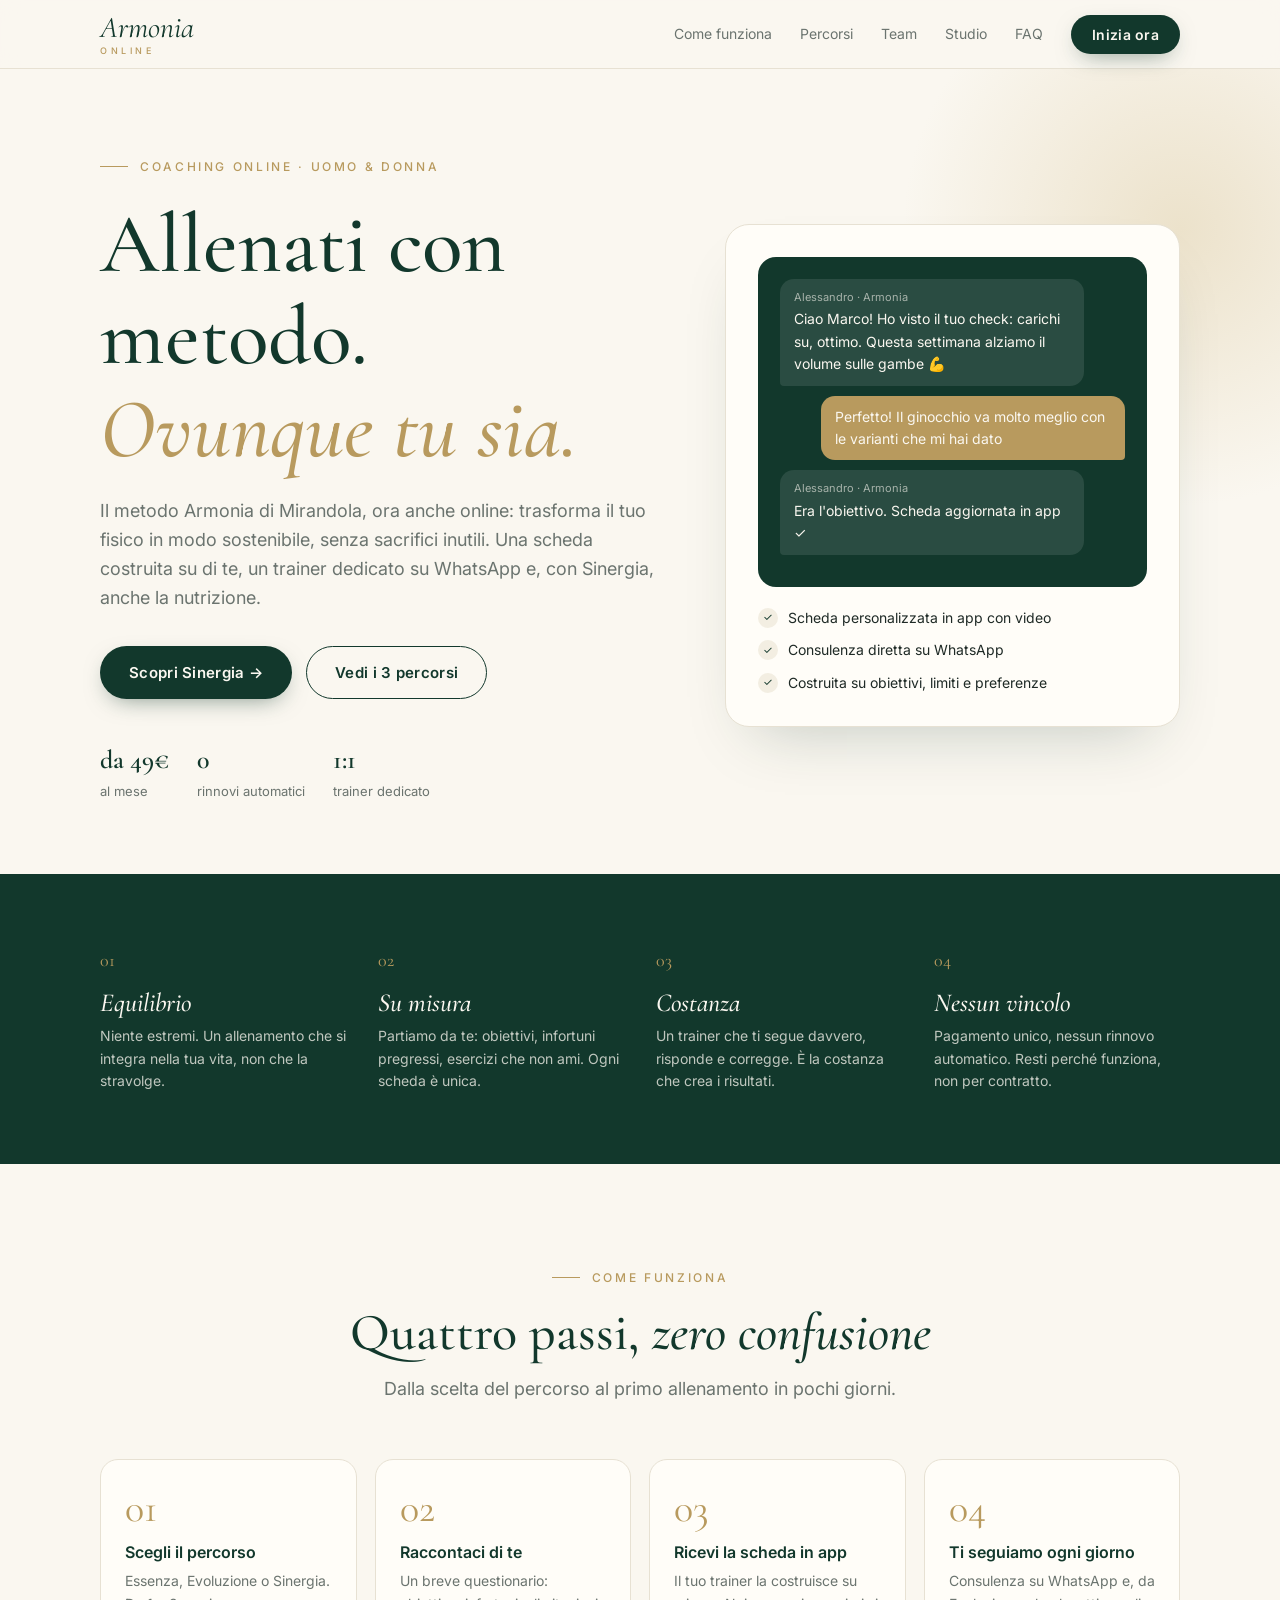
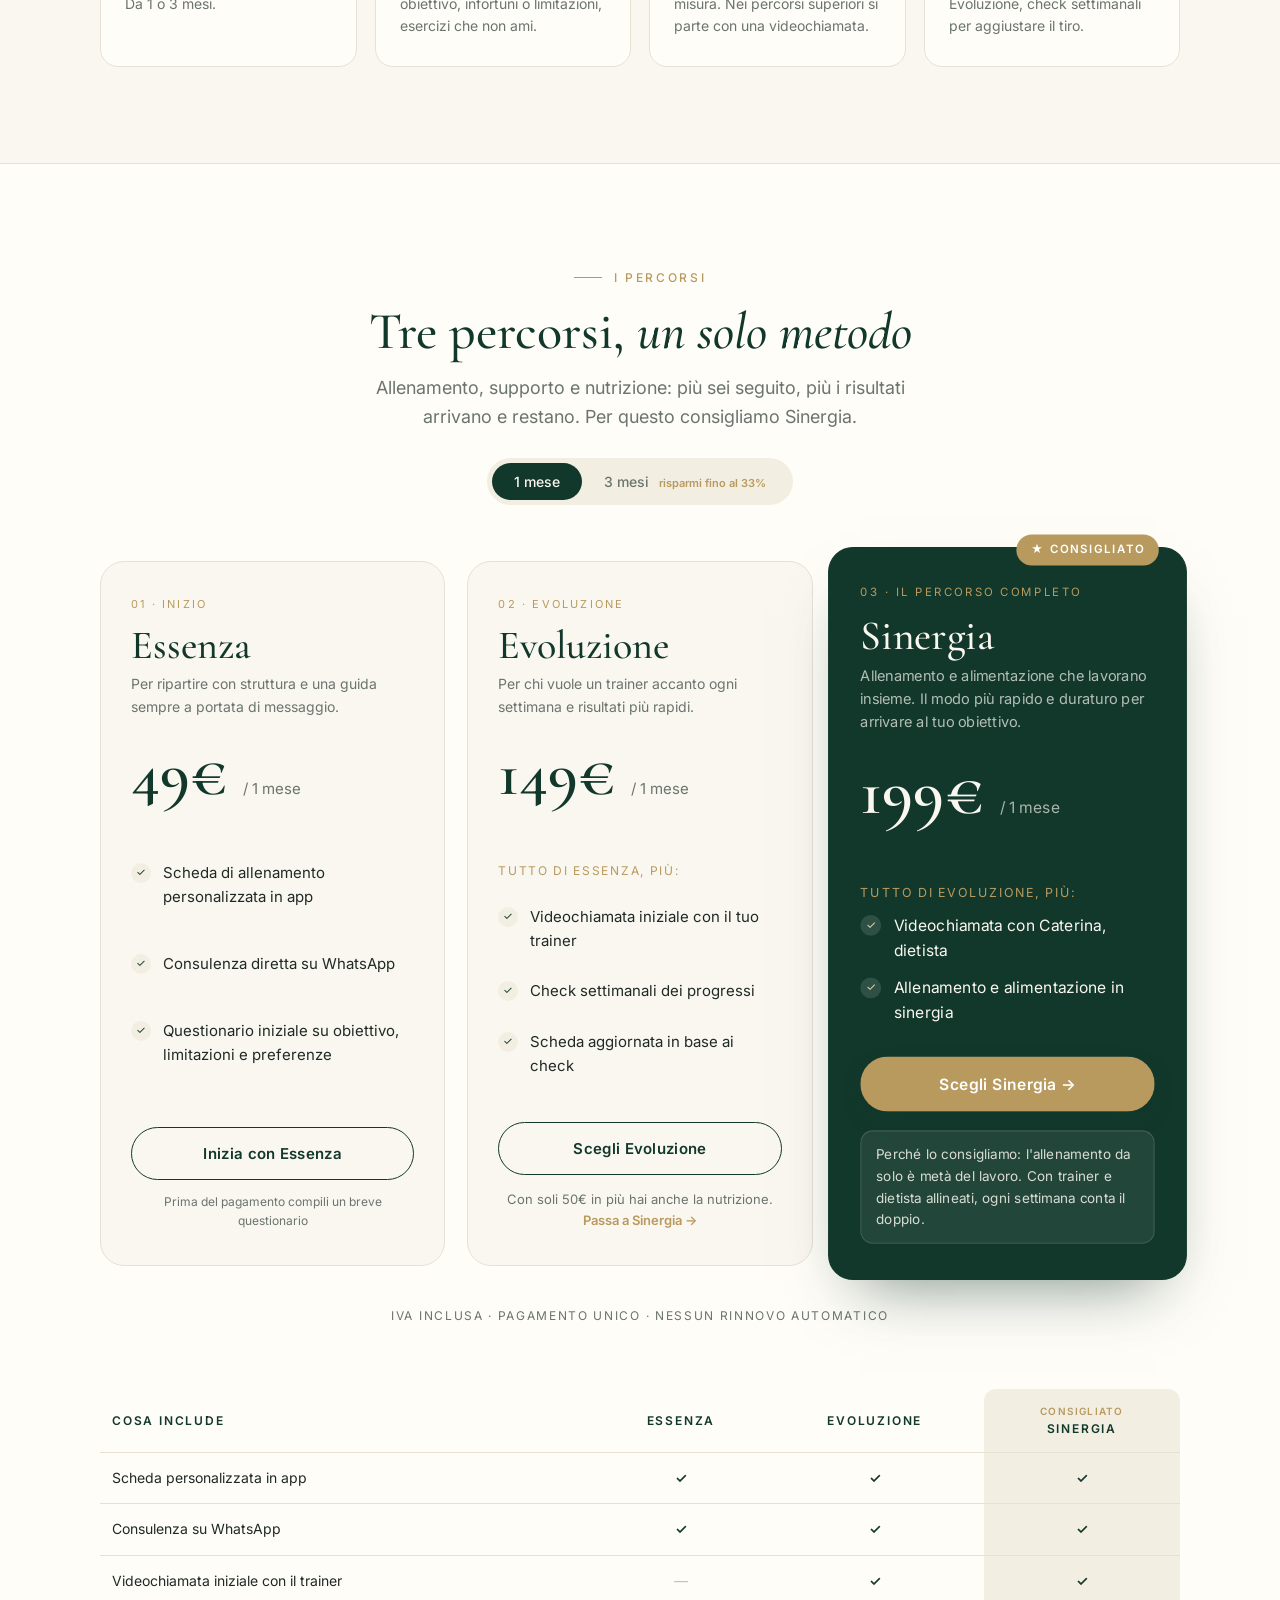
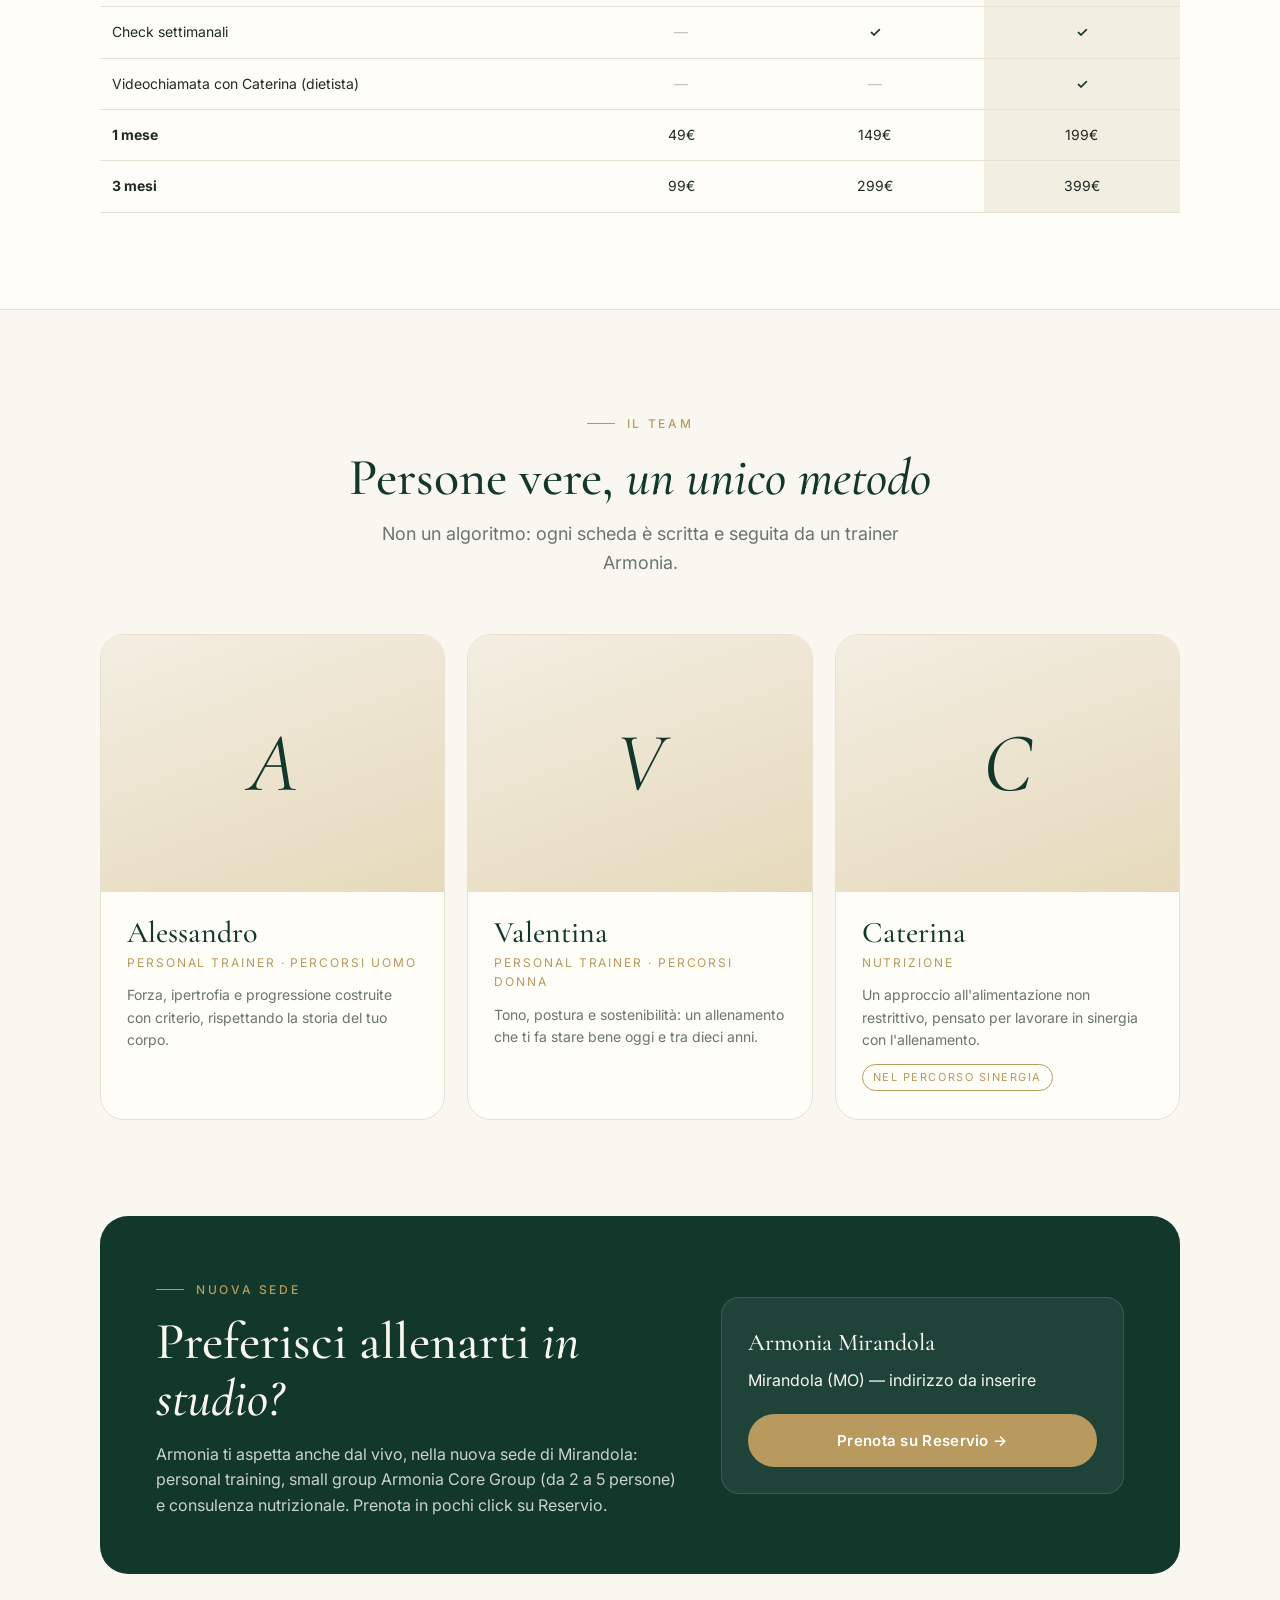
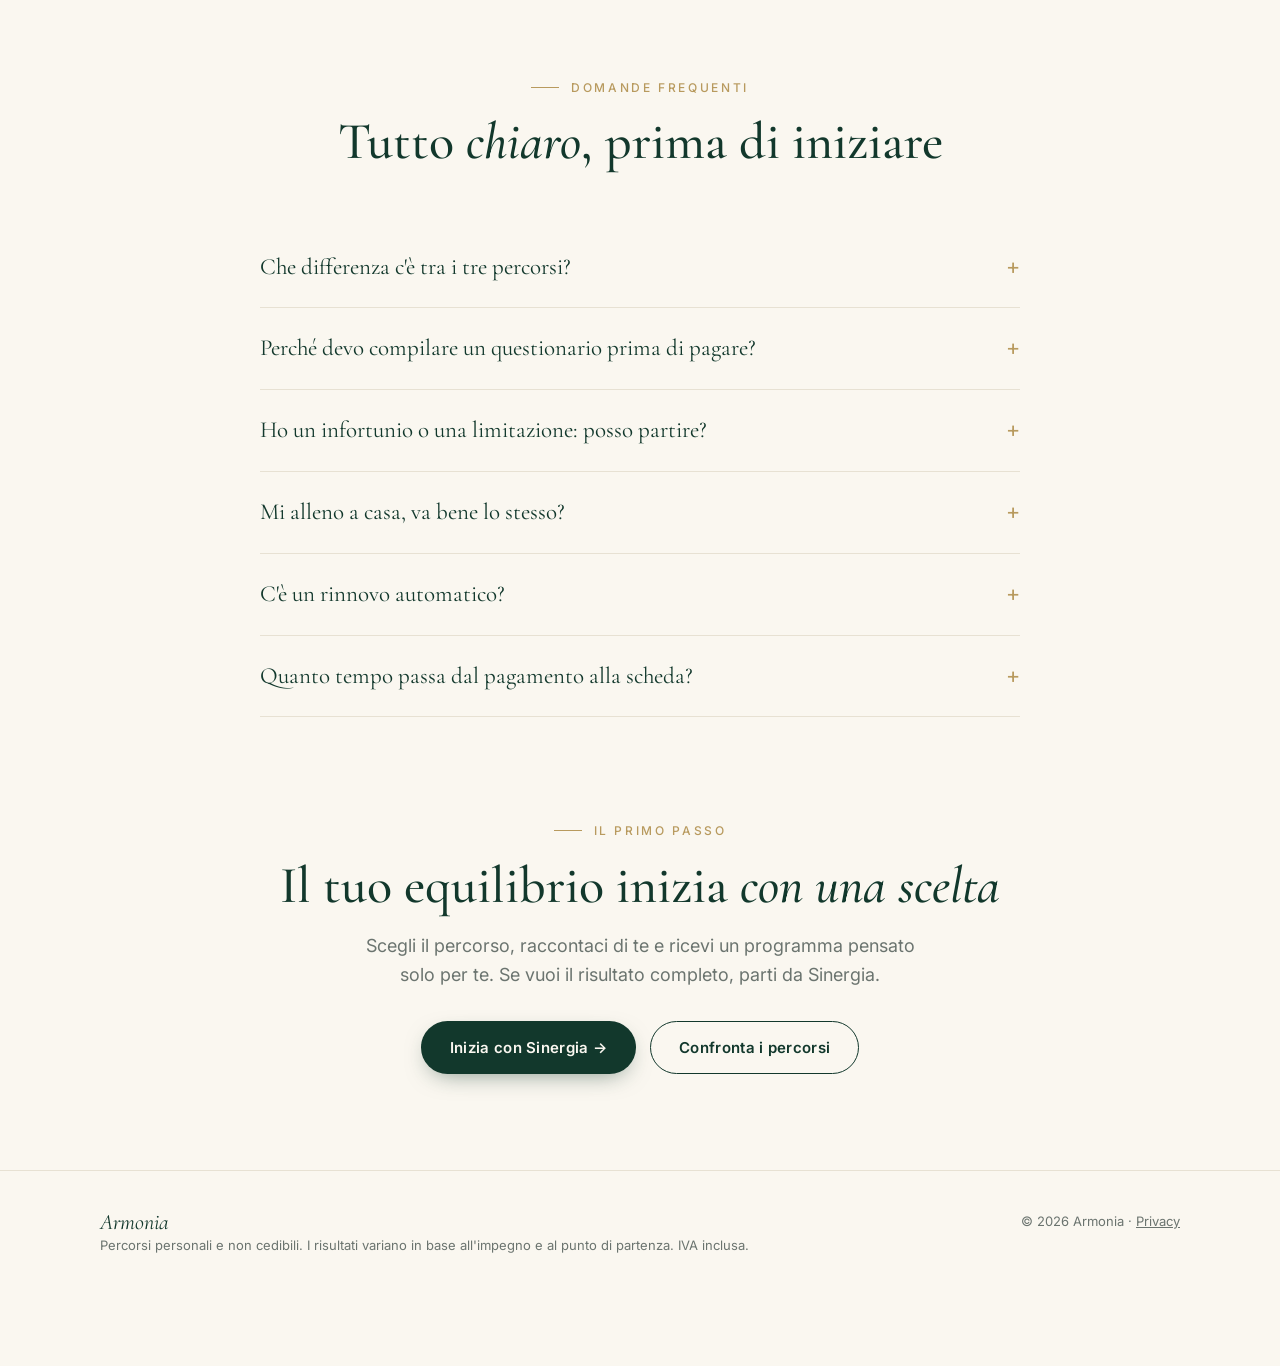
==== index.html @ a98f6745 "Steer pricing toward Sinergia and add Reservio booking step Sinergia is now the featured, recommende" ====
<!DOCTYPE html>
<html lang="it">
<head>
  <meta charset="UTF-8">
  <meta name="viewport" content="width=device-width, initial-scale=1">
  <title>Armonia Online — Coaching personalizzato</title>
  <meta name="description" content="Coaching online Armonia: tre percorsi personalizzati con Alessandro e Valentina. Scheda in app, consulenza WhatsApp, videochiamate e check settimanali.">
  <link rel="preconnect" href="https://fonts.googleapis.com">
  <link rel="preconnect" href="https://fonts.gstatic.com" crossorigin>
  <link href="https://fonts.googleapis.com/css2?family=Cormorant+Garamond:ital,wght@0,500;0,600;1,500&family=Inter:wght@400;500;600&display=swap" rel="stylesheet">
  <style>
    :root {
      --green: #12382c;
      --green-2: #1d4d3d;
      --cream: #faf7f0;
      --cream-2: #f3eee2;
      --paper: #fffdf8;
      --gold: #b89a5e;
      --gold-soft: #e6d9bb;
      --ink: #1f2a26;
      --muted: #6b746f;
      --line: #e7e1d3;
      --radius: 18px;
      --serif: "Cormorant Garamond", Georgia, serif;
      --sans: "Inter", system-ui, -apple-system, sans-serif;
    }
    * { box-sizing: border-box; margin: 0; padding: 0; }
    html { scroll-behavior: smooth; }
    body { font-family: var(--sans); color: var(--ink); background: var(--cream); line-height: 1.6; -webkit-font-smoothing: antialiased; }
    img { max-width: 100%; display: block; }
    [hidden] { display: none !important; }
    a { color: inherit; }
    .wrap { max-width: 1120px; margin: 0 auto; padding: 0 20px; }
    .eyebrow { font-size: 12px; letter-spacing: .22em; text-transform: uppercase; color: var(--gold); font-weight: 500; display: inline-flex; align-items: center; gap: 12px; }
    .eyebrow::before { content: ""; width: 28px; height: 1px; background: var(--gold); }
    h1, h2, h3 { font-family: var(--serif); font-weight: 500; color: var(--green); line-height: 1.1; }
    h1 { font-size: clamp(44px, 7vw, 84px); }
    h2 { font-size: clamp(34px, 4.5vw, 52px); }
    h3 { font-size: 32px; }
    em { font-style: italic; }
    .lead { font-size: 18px; color: var(--muted); max-width: 580px; }
    section { padding: 96px 0; }

    .btn { display: inline-flex; align-items: center; justify-content: center; gap: 10px; padding: 16px 28px; border-radius: 999px; font: 600 15px var(--sans); letter-spacing: .02em; text-decoration: none; cursor: pointer; border: 1px solid transparent; transition: transform .15s, background .2s, box-shadow .2s; }
    .btn:hover { transform: translateY(-1px); }
    .btn-primary { background: var(--green); color: var(--cream); box-shadow: 0 8px 24px -10px rgba(18,56,44,.6); }
    .btn-primary:hover { background: var(--green-2); }
    .btn-ghost { background: transparent; color: var(--green); border-color: var(--green); }
    .btn-gold { background: var(--gold); color: #fff; }
    .btn[disabled] { opacity: .45; cursor: not-allowed; transform: none; }

    /* NAV */
    .nav { position: sticky; top: 0; z-index: 40; background: rgba(250,247,240,.9); backdrop-filter: blur(10px); border-bottom: 1px solid var(--line); }
    .nav .wrap { display: flex; align-items: center; justify-content: space-between; height: 68px; }
    .logo { font-family: var(--serif); font-style: italic; font-size: 30px; color: var(--green); text-decoration: none; line-height: 1; }
    .logo small { display: block; font: 500 9px var(--sans); letter-spacing: .4em; font-style: normal; color: var(--gold); margin-top: 2px; }
    .nav-links { display: flex; gap: 28px; align-items: center; font-size: 14px; }
    .nav-links a { text-decoration: none; color: var(--muted); }
    .nav-links a:hover { color: var(--green); }
    .nav-links .btn { padding: 10px 20px; font-size: 14px; color: var(--cream); }
    @media (max-width: 820px) { .nav-links a:not(.btn) { display: none; } }

    /* HERO */
    .hero { padding: 80px 0 72px; position: relative; overflow: hidden; }
    .hero::after { content: ""; position: absolute; right: -180px; top: -120px; width: 560px; height: 560px; border-radius: 50%; background: radial-gradient(circle, var(--gold-soft) 0%, rgba(230,217,187,0) 70%); opacity: .7; pointer-events: none; }
    .hero-grid { display: grid; grid-template-columns: 1.25fr 1fr; gap: 56px; align-items: center; position: relative; z-index: 1; }
    .hero h1 { margin: 22px 0 22px; }
    .hero h1 em { color: var(--gold); }
    .hero .lead { margin-bottom: 34px; }
    .hero-ctas { display: flex; gap: 14px; flex-wrap: wrap; }
    .trust { display: flex; gap: 28px; margin-top: 40px; flex-wrap: wrap; }
    .trust div { font-size: 13px; color: var(--muted); }
    .trust strong { display: block; font-family: var(--serif); font-size: 26px; color: var(--green); font-weight: 600; }
    .hero-card { background: var(--paper); border: 1px solid var(--line); border-radius: 24px; padding: 32px; box-shadow: 0 30px 60px -30px rgba(18,56,44,.25); }
    .hero-card .phone { background: var(--green); color: var(--cream); border-radius: 18px; padding: 22px; }
    .bubble { background: rgba(255,255,255,.1); border-radius: 14px 14px 14px 4px; padding: 10px 14px; font-size: 14px; margin-bottom: 10px; max-width: 88%; }
    .bubble.me { background: var(--gold); margin-left: auto; border-radius: 14px 14px 4px 14px; }
    .bubble small { display: block; opacity: .6; font-size: 11px; margin-bottom: 2px; }
    .hero-card ul { list-style: none; margin-top: 20px; display: grid; gap: 10px; font-size: 14px; }
    .hero-card li { display: flex; gap: 10px; align-items: center; }
    .tick { width: 20px; height: 20px; flex: none; border-radius: 50%; background: var(--cream-2); color: var(--green); display: grid; place-items: center; font-size: 11px; }
    @media (max-width: 900px) { .hero-grid { grid-template-columns: 1fr; } .hero { padding-top: 48px; } }

    /* VALUES */
    .values { background: var(--green); color: var(--cream); padding: 72px 0; }
    .values-grid { display: grid; grid-template-columns: repeat(4, 1fr); gap: 32px; }
    .values h3 { color: var(--cream); font-size: 26px; margin-bottom: 8px; font-style: italic; }
    .values p { font-size: 14px; opacity: .75; }
    .values .num { font-family: var(--serif); color: var(--gold); font-size: 18px; margin-bottom: 14px; }
    @media (max-width: 820px) { .values-grid { grid-template-columns: 1fr 1fr; } }
    @media (max-width: 480px) { .values-grid { grid-template-columns: 1fr; } }

    /* STEPS */
    .head { text-align: center; max-width: 680px; margin: 0 auto 56px; }
    .head h2 { margin: 16px 0 14px; }
    .head .lead { margin: 0 auto; }
    .steps { display: grid; grid-template-columns: repeat(4, 1fr); gap: 18px; counter-reset: s; }
    .step { background: var(--paper); border: 1px solid var(--line); border-radius: var(--radius); padding: 28px 24px; }
    .step .n { font-family: var(--serif); font-size: 40px; color: var(--gold); line-height: 1; }
    .step h4 { font: 600 16px var(--sans); margin: 14px 0 8px; color: var(--green); }
    .step p { font-size: 14px; color: var(--muted); }
    @media (max-width: 900px) { .steps { grid-template-columns: 1fr 1fr; } }
    @media (max-width: 520px) { .steps { grid-template-columns: 1fr; } }

    /* PRICING */
    #percorsi { background: var(--paper); border-top: 1px solid var(--line); border-bottom: 1px solid var(--line); }
    .toggle { display: inline-flex; background: var(--cream-2); border-radius: 999px; padding: 5px; margin-top: 26px; position: relative; }
    .toggle button { border: 0; background: transparent; padding: 10px 22px; border-radius: 999px; font: 500 14px var(--sans); color: var(--muted); cursor: pointer; }
    .toggle button.on { background: var(--green); color: var(--cream); }
    .toggle .save { font-size: 11px; color: var(--gold); margin-left: 6px; font-weight: 600; }
    .toggle button.on .save { color: var(--gold-soft); }
    .plans { display: grid; grid-template-columns: repeat(3, 1fr); gap: 22px; align-items: stretch; }
    .plan { background: var(--cream); border: 1px solid var(--line); border-radius: 24px; padding: 34px 30px; display: flex; flex-direction: column; position: relative; }
    .plan.featured { background: var(--green); color: var(--cream); border-color: var(--green); transform: scale(1.04); z-index: 1; box-shadow: 0 30px 60px -30px rgba(18,56,44,.6); }
    .plan.featured h3, .plan.featured .price { color: var(--cream); }
    .plan .tag { font-size: 11px; letter-spacing: .2em; text-transform: uppercase; color: var(--gold); }
    .plan h3 { margin: 10px 0 6px; font-size: 40px; }
    .plan .desc { font-size: 14px; color: var(--muted); min-height: 44px; }
    .plan.featured .desc { color: rgba(250,247,240,.7); }
    .badge { position: absolute; top: -13px; right: 26px; background: var(--gold); color: #fff; font-size: 11px; letter-spacing: .15em; text-transform: uppercase; padding: 6px 14px; border-radius: 999px; font-weight: 600; }
    .price { font-family: var(--serif); font-size: 64px; font-weight: 600; color: var(--green); line-height: 1; margin-top: 24px; }
    .price span { font: 400 15px var(--sans); color: var(--muted); }
    .plan.featured .price span { color: rgba(250,247,240,.65); }
    .price-note { font-size: 13px; color: var(--gold); min-height: 21px; margin-top: 8px; font-weight: 500; }
    .plan ul { list-style: none; margin: 26px 0 30px; display: grid; gap: 12px; font-size: 15px; flex: 1; }
    .plan li { display: flex; gap: 12px; align-items: flex-start; }
    .plan li .tick { margin-top: 2px; }
    .plan.featured .tick { background: rgba(255,255,255,.12); color: var(--gold-soft); }
    .plan li.plus { font-size: 12px; letter-spacing: .14em; text-transform: uppercase; color: var(--gold); margin-bottom: -2px; }
    .plan .btn { width: 100%; }
    .plan.featured .btn-primary { background: var(--gold); color: #fff; }
    .upsell { margin-top: 14px; font-size: 13px; text-align: center; color: var(--muted); }
    .upsell a { color: var(--gold); font-weight: 600; text-decoration: none; }
    .upsell a:hover { text-decoration: underline; }
    .plan.featured .why { background: rgba(255,255,255,.07); border: 1px solid rgba(255,255,255,.14); border-radius: 12px; padding: 12px 14px; font-size: 13px; color: rgba(250,247,240,.85); margin-top: 18px; }
    .plan .form-note { font-size: 12px; color: var(--muted); text-align: center; margin-top: 12px; }
    .plan.featured .form-note { color: rgba(250,247,240,.6); }
    .pricing-foot { text-align: center; font-size: 12px; letter-spacing: .14em; text-transform: uppercase; color: var(--muted); margin-top: 40px; }
    @media (max-width: 920px) { .plans { grid-template-columns: 1fr; max-width: 480px; margin: 0 auto; } .plan.featured { transform: none; order: -1; } }

    /* COMPARE */
    .compare { margin-top: 64px; overflow-x: auto; }
    .compare table { width: 100%; border-collapse: collapse; font-size: 14px; min-width: 560px; }
    .compare th, .compare td { padding: 14px 12px; border-bottom: 1px solid var(--line); text-align: center; }
    .compare th { font-size: 12px; letter-spacing: .15em; text-transform: uppercase; color: var(--green); font-weight: 600; }
    .compare td:first-child, .compare th:first-child { text-align: left; }
    .compare .y { color: var(--green); font-weight: 600; }
    .compare .n { color: #c5c0b3; }
    .compare th:last-child, .compare td:last-child { background: var(--cream-2); }
    .compare th:last-child { border-radius: 12px 12px 0 0; }
    .compare th:last-child small { display: block; font-size: 10px; color: var(--gold); letter-spacing: .12em; }
    .modal-upsell { background: var(--cream); border: 1px dashed var(--gold); border-radius: 12px; padding: 12px 14px; font-size: 13px; margin: -8px 0 20px; display: flex; justify-content: space-between; align-items: center; gap: 12px; }
    .modal-upsell button { border: 0; background: var(--gold); color: #fff; font: 600 12px var(--sans); padding: 8px 12px; border-radius: 999px; cursor: pointer; white-space: nowrap; }
    .pay-actions { display: grid; gap: 10px; }

    /* TEAM */
    .team { display: grid; grid-template-columns: repeat(3, 1fr); gap: 22px; }
    .person { background: var(--paper); border: 1px solid var(--line); border-radius: 24px; overflow: hidden; }
    .person .ph { aspect-ratio: 4/3; background: linear-gradient(160deg, var(--cream-2), var(--gold-soft)); display: grid; place-items: center; font-family: var(--serif); font-size: 84px; color: var(--green); font-style: italic; }
    .person .ph img { width: 100%; height: 100%; object-fit: cover; }
    .person .body { padding: 24px 26px 28px; }
    .person h3 { font-size: 30px; }
    .person .role { font-size: 12px; letter-spacing: .16em; text-transform: uppercase; color: var(--gold); margin: 4px 0 12px; }
    .person p { font-size: 14px; color: var(--muted); }
    .person .only { display: inline-block; margin-top: 12px; font-size: 11px; letter-spacing: .14em; text-transform: uppercase; border: 1px solid var(--gold); color: var(--gold); padding: 4px 10px; border-radius: 999px; }
    @media (max-width: 900px) { .team { grid-template-columns: 1fr; max-width: 480px; margin: 0 auto; } }

    /* STUDIO / RESERVIO */
    .studio { background: var(--green); color: var(--cream); border-radius: 28px; padding: 56px; display: grid; grid-template-columns: 1.3fr 1fr; gap: 40px; align-items: center; }
    .studio h2 { color: var(--cream); margin: 14px 0; }
    .studio p { opacity: .8; }
    .studio .addr { background: rgba(255,255,255,.06); border: 1px solid rgba(255,255,255,.12); border-radius: 18px; padding: 26px; }
    .studio .addr strong { font-family: var(--serif); font-size: 24px; font-weight: 500; display: block; margin-bottom: 6px; }
    .studio .addr .btn { margin-top: 20px; width: 100%; }
    @media (max-width: 820px) { .studio { grid-template-columns: 1fr; padding: 36px 24px; } }

    /* FAQ */
    .faq { max-width: 760px; margin: 0 auto; }
    .faq details { border-bottom: 1px solid var(--line); padding: 22px 0; }
    .faq summary { cursor: pointer; list-style: none; display: flex; justify-content: space-between; gap: 20px; font-family: var(--serif); font-size: 23px; color: var(--green); }
    .faq summary::-webkit-details-marker { display: none; }
    .faq summary::after { content: "+"; font-family: var(--sans); color: var(--gold); font-size: 22px; transition: transform .2s; }
    .faq details[open] summary::after { transform: rotate(45deg); }
    .faq p { color: var(--muted); margin-top: 12px; font-size: 15px; }

    /* FINAL CTA */
    .final { text-align: center; }
    .final h2 { max-width: 720px; margin: 16px auto 18px; }
    .final .lead { margin: 0 auto 32px; }

    footer { border-top: 1px solid var(--line); padding: 40px 0 110px; font-size: 13px; color: var(--muted); }
    footer .wrap { display: flex; justify-content: space-between; gap: 24px; flex-wrap: wrap; }

    /* STICKY MOBILE CTA */
    .sticky-cta { position: fixed; left: 12px; right: 12px; bottom: 12px; z-index: 30; display: none; }
    .sticky-cta .btn { width: 100%; }
    @media (max-width: 820px) { .sticky-cta.show { display: block; } }

    /* MODAL */
    .modal { position: fixed; inset: 0; z-index: 60; background: rgba(18,56,44,.55); backdrop-filter: blur(4px); display: none; align-items: flex-end; justify-content: center; }
    .modal.open { display: flex; }
    @media (min-width: 700px) { .modal { align-items: center; padding: 24px; } }
    .sheet { background: var(--paper); width: 100%; max-width: 620px; max-height: 94vh; overflow-y: auto; border-radius: 24px 24px 0 0; padding: 28px 24px 32px; position: relative; }
    @media (min-width: 700px) { .sheet { border-radius: 24px; padding: 36px 40px; } }
    .close { position: absolute; top: 16px; right: 16px; width: 38px; height: 38px; border-radius: 50%; border: 1px solid var(--line); background: var(--cream); cursor: pointer; font-size: 18px; color: var(--green); }
    .progress { display: flex; gap: 6px; margin-bottom: 22px; padding-right: 46px; }
    .progress span { flex: 1; height: 3px; border-radius: 3px; background: var(--line); }
    .progress span.on { background: var(--gold); }
    .sheet h3 { font-size: 34px; margin-bottom: 6px; }
    .sheet .sub { color: var(--muted); font-size: 14px; margin-bottom: 22px; }
    .summary { background: var(--cream); border: 1px solid var(--line); border-radius: 14px; padding: 16px 18px; display: flex; justify-content: space-between; align-items: center; gap: 12px; margin-bottom: 22px; }
    .summary b { font-family: var(--serif); font-size: 22px; color: var(--green); font-weight: 600; }
    .summary .toggle { margin: 0; }
    .summary .toggle button { padding: 7px 14px; font-size: 13px; }
    .field { margin-bottom: 16px; }
    .field label, .field .lbl { display: block; font-size: 13px; font-weight: 600; color: var(--green); margin-bottom: 6px; }
    .field .hint { font-weight: 400; color: var(--muted); }
    .field input, .field textarea, .field select { width: 100%; padding: 13px 14px; border: 1px solid var(--line); border-radius: 12px; background: #fff; font: 15px var(--sans); color: var(--ink); }
    .field textarea { min-height: 84px; resize: vertical; }
    .field input:focus, .field textarea:focus, .field select:focus { outline: 2px solid var(--gold-soft); border-color: var(--gold); }
    .row2 { display: grid; grid-template-columns: 1fr 1fr; gap: 12px; }
    @media (max-width: 520px) { .row2 { grid-template-columns: 1fr; } }
    .chips { display: flex; flex-wrap: wrap; gap: 8px; }
    .chips label { margin: 0; }
    .chips input { position: absolute; opacity: 0; pointer-events: none; }
    .chips span { display: inline-block; padding: 9px 14px; border: 1px solid var(--line); border-radius: 999px; font-size: 14px; font-weight: 500; color: var(--ink); cursor: pointer; background: #fff; }
    .chips input:checked + span { background: var(--green); color: var(--cream); border-color: var(--green); }
    .chips input:focus-visible + span { outline: 2px solid var(--gold); }
    .check { display: flex; gap: 10px; font-size: 13px; color: var(--muted); align-items: flex-start; margin: 6px 0 20px; }
    .check input { margin-top: 3px; accent-color: var(--green); }
    .essenza-box { background: var(--cream); border-left: 3px solid var(--gold); border-radius: 0 12px 12px 0; padding: 14px 16px; margin-bottom: 20px; font-size: 13px; color: var(--ink); }
    .err { color: #a3412f; font-size: 13px; margin-bottom: 12px; display: none; }
    .done-ico { width: 64px; height: 64px; border-radius: 50%; background: var(--cream-2); color: var(--green); display: grid; place-items: center; font-size: 28px; margin-bottom: 18px; }
    .pay-list { list-style: none; display: grid; gap: 10px; margin: 18px 0 24px; font-size: 14px; }
    .pay-list li { display: flex; gap: 10px; }
    .muted-small { font-size: 12px; color: var(--muted); text-align: center; margin-top: 12px; }
  </style>
</head>
<body>

<!-- ===================== NAV ===================== -->
<nav class="nav">
  <div class="wrap">
    <a href="#" class="logo">Armonia<small>ONLINE</small></a>
    <div class="nav-links">
      <a href="#come-funziona">Come funziona</a>
      <a href="#percorsi">Percorsi</a>
      <a href="#team">Team</a>
      <a href="#studio">Studio</a>
      <a href="#faq">FAQ</a>
      <a href="#percorsi" class="btn btn-primary">Inizia ora</a>
    </div>
  </div>
</nav>

<!-- ===================== HERO ===================== -->
<header class="hero">
  <div class="wrap hero-grid">
    <div>
      <span class="eyebrow">Coaching online · Uomo &amp; Donna</span>
      <h1>Allenati con metodo.<br><em>Ovunque tu sia.</em></h1>
      <p class="lead">Il metodo Armonia di Mirandola, ora anche online: trasforma il tuo fisico in modo sostenibile, senza sacrifici inutili. Una scheda costruita su di te, un trainer dedicato su WhatsApp e, con Sinergia, anche la nutrizione.</p>
      <div class="hero-ctas">
        <a href="#percorsi" class="btn btn-primary">Scopri Sinergia →</a>
        <a href="#percorsi" class="btn btn-ghost">Vedi i 3 percorsi</a>
      </div>
      <div class="trust">
        <div><strong>da 49€</strong>al mese</div>
        <div><strong>0</strong>rinnovi automatici</div>
        <div><strong>1:1</strong>trainer dedicato</div>
      </div>
    </div>
    <div class="hero-card" aria-hidden="true">
      <div class="phone">
        <div class="bubble"><small>Alessandro · Armonia</small>Ciao Marco! Ho visto il tuo check: carichi su, ottimo. Questa settimana alziamo il volume sulle gambe 💪</div>
        <div class="bubble me">Perfetto! Il ginocchio va molto meglio con le varianti che mi hai dato</div>
        <div class="bubble"><small>Alessandro · Armonia</small>Era l'obiettivo. Scheda aggiornata in app ✓</div>
      </div>
      <ul>
        <li><span class="tick">✓</span>Scheda personalizzata in app con video</li>
        <li><span class="tick">✓</span>Consulenza diretta su WhatsApp</li>
        <li><span class="tick">✓</span>Costruita su obiettivi, limiti e preferenze</li>
      </ul>
    </div>
  </div>
</header>

<!-- ===================== VALORI ===================== -->
<section class="values">
  <div class="wrap values-grid">
    <div><div class="num">01</div><h3>Equilibrio</h3><p>Niente estremi. Un allenamento che si integra nella tua vita, non che la stravolge.</p></div>
    <div><div class="num">02</div><h3>Su misura</h3><p>Partiamo da te: obiettivi, infortuni pregressi, esercizi che non ami. Ogni scheda è unica.</p></div>
    <div><div class="num">03</div><h3>Costanza</h3><p>Un trainer che ti segue davvero, risponde e corregge. È la costanza che crea i risultati.</p></div>
    <div><div class="num">04</div><h3>Nessun vincolo</h3><p>Pagamento unico, nessun rinnovo automatico. Resti perché funziona, non per contratto.</p></div>
  </div>
</section>

<!-- ===================== COME FUNZIONA ===================== -->
<section id="come-funziona">
  <div class="wrap">
    <div class="head">
      <span class="eyebrow">Come funziona</span>
      <h2>Quattro passi, <em>zero confusione</em></h2>
      <p class="lead">Dalla scelta del percorso al primo allenamento in pochi giorni.</p>
    </div>
    <div class="steps">
      <div class="step"><div class="n">01</div><h4>Scegli il percorso</h4><p>Essenza, Evoluzione o Sinergia. Da 1 o 3 mesi.</p></div>
      <div class="step"><div class="n">02</div><h4>Raccontaci di te</h4><p>Un breve questionario: obiettivo, infortuni o limitazioni, esercizi che non ami.</p></div>
      <div class="step"><div class="n">03</div><h4>Ricevi la scheda in app</h4><p>Il tuo trainer la costruisce su misura. Nei percorsi superiori si parte con una videochiamata.</p></div>
      <div class="step"><div class="n">04</div><h4>Ti seguiamo ogni giorno</h4><p>Consulenza su WhatsApp e, da Evoluzione, check settimanali per aggiustare il tiro.</p></div>
    </div>
  </div>
</section>

<!-- ===================== PERCORSI ===================== -->
<section id="percorsi">
  <div class="wrap">
    <div class="head">
      <span class="eyebrow">I percorsi</span>
      <h2>Tre percorsi, <em>un solo metodo</em></h2>
      <p class="lead">Allenamento, supporto e nutrizione: più sei seguito, più i risultati arrivano e restano. Per questo consigliamo Sinergia.</p>
      <div class="toggle" role="group" aria-label="Durata">
        <button type="button" data-dur="1" class="on">1 mese</button>
        <button type="button" data-dur="3">3 mesi <span class="save">risparmi fino al 33%</span></button>
      </div>
    </div>

    <div class="plans">
      <!-- ESSENZA -->
      <article class="plan" data-plan="essenza">
        <span class="tag">01 · Inizio</span>
        <h3>Essenza</h3>
        <p class="desc">Per ripartire con struttura e una guida sempre a portata di messaggio.</p>
        <div class="price" data-p1="49" data-p3="99">49€ <span>/ 1 mese</span></div>
        <div class="price-note" data-n3="33€ al mese · risparmi 48€"></div>
        <ul>
          <li><span class="tick">✓</span>Scheda di allenamento personalizzata in app</li>
          <li><span class="tick">✓</span>Consulenza diretta su WhatsApp</li>
          <li><span class="tick">✓</span>Questionario iniziale su obiettivo, limitazioni e preferenze</li>
        </ul>
        <button class="btn btn-ghost" data-open="essenza">Inizia con Essenza</button>
        <p class="form-note">Prima del pagamento compili un breve questionario</p>
      </article>

      <!-- EVOLUZIONE -->
      <article class="plan" data-plan="evoluzione">
        <span class="tag">02 · Evoluzione</span>
        <h3>Evoluzione</h3>
        <p class="desc">Per chi vuole un trainer accanto ogni settimana e risultati più rapidi.</p>
        <div class="price" data-p1="149" data-p3="299">149€ <span>/ 1 mese</span></div>
        <div class="price-note" data-n3="≈ 100€ al mese · risparmi 148€"></div>
        <ul>
          <li class="plus">Tutto di Essenza, più:</li>
          <li><span class="tick">✓</span>Videochiamata iniziale con il tuo trainer</li>
          <li><span class="tick">✓</span>Check settimanali dei progressi</li>
          <li><span class="tick">✓</span>Scheda aggiornata in base ai check</li>
        </ul>
        <button class="btn btn-ghost" data-open="evoluzione">Scegli Evoluzione</button>
        <p class="upsell">Con soli 50€ in più hai anche la nutrizione. <a href="#" data-open="sinergia">Passa a Sinergia →</a></p>
      </article>

      <!-- SINERGIA -->
      <article class="plan featured" data-plan="sinergia">
        <span class="badge">★ Consigliato</span>
        <span class="tag">03 · Il percorso completo</span>
        <h3>Sinergia</h3>
        <p class="desc">Allenamento e alimentazione che lavorano insieme. Il modo più rapido e duraturo per arrivare al tuo obiettivo.</p>
        <div class="price" data-p1="199" data-p3="399">199€ <span>/ 1 mese</span></div>
        <div class="price-note" data-n3="133€ al mese · risparmi 198€"></div>
        <ul>
          <li class="plus">Tutto di Evoluzione, più:</li>
          <li><span class="tick">✓</span>Videochiamata con Caterina, dietista</li>
          <li><span class="tick">✓</span>Allenamento e alimentazione in sinergia</li>
        </ul>
        <button class="btn btn-primary" data-open="sinergia">Scegli Sinergia →</button>
        <div class="why">Perché lo consigliamo: l'allenamento da solo è metà del lavoro. Con trainer e dietista allineati, ogni settimana conta il doppio.</div>
      </article>
    </div>

    <p class="pricing-foot">IVA inclusa · Pagamento unico · Nessun rinnovo automatico</p>

    <div class="compare">
      <table>
        <thead><tr><th>Cosa include</th><th>Essenza</th><th>Evoluzione</th><th><small>Consigliato</small>Sinergia</th></tr></thead>
        <tbody>
          <tr><td>Scheda personalizzata in app</td><td class="y">✓</td><td class="y">✓</td><td class="y">✓</td></tr>
          <tr><td>Consulenza su WhatsApp</td><td class="y">✓</td><td class="y">✓</td><td class="y">✓</td></tr>
          <tr><td>Videochiamata iniziale con il trainer</td><td class="n">—</td><td class="y">✓</td><td class="y">✓</td></tr>
          <tr><td>Check settimanali</td><td class="n">—</td><td class="y">✓</td><td class="y">✓</td></tr>
          <tr><td>Videochiamata con Caterina (dietista)</td><td class="n">—</td><td class="n">—</td><td class="y">✓</td></tr>
          <tr><td><b>1 mese</b></td><td>49€</td><td>149€</td><td>199€</td></tr>
          <tr><td><b>3 mesi</b></td><td>99€</td><td>299€</td><td>399€</td></tr>
        </tbody>
      </table>
    </div>
  </div>
</section>

<!-- ===================== TEAM ===================== -->
<section id="team">
  <div class="wrap">
    <div class="head">
      <span class="eyebrow">Il team</span>
      <h2>Persone vere, <em>un unico metodo</em></h2>
      <p class="lead">Non un algoritmo: ogni scheda è scritta e seguita da un trainer Armonia.</p>
    </div>
    <div class="team">
      <div class="person">
        <!-- Sostituire con <img src="img/alessandro.jpg" alt="Alessandro"> -->
        <div class="ph">A</div>
        <div class="body">
          <h3>Alessandro</h3>
          <div class="role">Personal trainer · Percorsi uomo</div>
          <p>Forza, ipertrofia e progressione costruite con criterio, rispettando la storia del tuo corpo.</p>
        </div>
      </div>
      <div class="person">
        <!-- Sostituire con <img src="img/valentina.jpg" alt="Valentina"> -->
        <div class="ph">V</div>
        <div class="body">
          <h3>Valentina</h3>
          <div class="role">Personal trainer · Percorsi donna</div>
          <p>Tono, postura e sostenibilità: un allenamento che ti fa stare bene oggi e tra dieci anni.</p>
        </div>
      </div>
      <div class="person">
        <!-- Sostituire con <img src="img/caterina.jpg" alt="Caterina"> -->
        <div class="ph">C</div>
        <div class="body">
          <h3>Caterina</h3>
          <div class="role">Nutrizione</div>
          <p>Un approccio all'alimentazione non restrittivo, pensato per lavorare in sinergia con l'allenamento.</p>
          <span class="only">Nel percorso Sinergia</span>
        </div>
      </div>
    </div>
  </div>
</section>

<!-- ===================== STUDIO / RESERVIO ===================== -->
<section id="studio" style="padding-top:0">
  <div class="wrap">
    <div class="studio">
      <div>
        <span class="eyebrow">Nuova sede</span>
        <h2>Preferisci allenarti <em>in studio?</em></h2>
        <p>Armonia ti aspetta anche dal vivo, nella nuova sede di Mirandola: personal training, small group Armonia Core Group (da 2 a 5 persone) e consulenza nutrizionale. Prenota in pochi click su Reservio.</p>
      </div>
      <div class="addr">
        <strong>Armonia Mirandola</strong>
        <!-- TODO: inserire indirizzo della nuova sede -->
        <span data-cfg="studioAddress">Via Esempio 1, Città</span>
        <a class="btn btn-gold" data-cfg-href="reservioUrl" href="#" target="_blank" rel="noopener">Prenota su Reservio →</a>
      </div>
    </div>
  </div>
</section>

<!-- ===================== FAQ ===================== -->
<section id="faq" style="padding-top:0">
  <div class="wrap">
    <div class="head">
      <span class="eyebrow">Domande frequenti</span>
      <h2>Tutto <em>chiaro</em>, prima di iniziare</h2>
    </div>
    <div class="faq">
      <details><summary>Che differenza c'è tra i tre percorsi?</summary><p>Il metodo è lo stesso, cambia quanto ti seguiamo. Essenza: scheda in app + consulenza WhatsApp. Evoluzione aggiunge una videochiamata iniziale e check settimanali. Sinergia aggiunge anche una videochiamata con Caterina per la parte nutrizionale.</p></details>
      <details><summary>Perché devo compilare un questionario prima di pagare?</summary><p>Perché la scheda è davvero su misura. Obiettivo, infortuni pregressi o limitazioni ed esercizi che non ami ci servono prima di costruirla: così il lavoro parte subito nella direzione giusta.</p></details>
      <details><summary>Ho un infortunio o una limitazione: posso partire?</summary><p>Sì, scrivilo nel questionario. Adattiamo esercizi e carichi alla tua situazione. In caso di condizioni mediche importanti ti chiederemo il via libera del tuo medico.</p></details>
      <details><summary>Mi alleno a casa, va bene lo stesso?</summary><p>Certo. Indica dove ti alleni e con quale attrezzatura: la scheda si costruisce su quello che hai a disposizione.</p></details>
      <details><summary>C'è un rinnovo automatico?</summary><p>No. Pagamento unico, nessun abbonamento. Alla fine del percorso decidi tu se continuare.</p></details>
      <details><summary>Quanto tempo passa dal pagamento alla scheda?</summary><p>Ti contattiamo su WhatsApp entro 24 ore lavorative. Per Evoluzione e Sinergia fissiamo insieme la videochiamata di partenza.</p></details>
    </div>
  </div>
</section>

<!-- ===================== CTA FINALE ===================== -->
<section class="final" style="padding-top:0">
  <div class="wrap">
    <span class="eyebrow">Il primo passo</span>
    <h2>Il tuo equilibrio inizia <em>con una scelta</em></h2>
    <p class="lead">Scegli il percorso, raccontaci di te e ricevi un programma pensato solo per te. Se vuoi il risultato completo, parti da Sinergia.</p>
    <div class="hero-ctas" style="justify-content:center"><button class="btn btn-primary" data-open="sinergia">Inizia con Sinergia →</button><a href="#percorsi" class="btn btn-ghost">Confronta i percorsi</a></div>
  </div>
</section>

<footer>
  <div class="wrap">
    <div><span class="logo" style="font-size:22px">Armonia</span><br>Percorsi personali e non cedibili. I risultati variano in base all'impegno e al punto di partenza. IVA inclusa.</div>
    <div>© <span id="y"></span> Armonia · <a href="#" data-cfg-href="privacyUrl">Privacy</a></div>
  </div>
</footer>

<div class="sticky-cta" id="sticky"><a href="#percorsi" class="btn btn-primary">Scopri Sinergia · il percorso completo</a></div>

<!-- ===================== MODALE PRENOTAZIONE ===================== -->
<div class="modal" id="modal" role="dialog" aria-modal="true" aria-labelledby="m-title">
  <div class="sheet">
    <button class="close" type="button" aria-label="Chiudi" data-close>✕</button>
    <div class="progress"><span class="on"></span><span></span></div>

    <!-- STEP 1: QUESTIONARIO -->
    <form id="step-form" novalidate>
      <h3 id="m-title">Raccontaci di te</h3>
      <p class="sub">Ci serve per costruire la tua scheda. Il pagamento si sblocca dopo l'invio.</p>

      <div class="summary">
        <div><span style="font-size:12px;color:var(--muted)">Percorso</span><br><b id="m-plan">Essenza</b> · <b id="m-price">49€</b></div>
        <div class="toggle" id="m-toggle">
          <button type="button" data-dur="1" class="on">1 mese</button>
          <button type="button" data-dur="3">3 mesi</button>
        </div>
      </div>

      <div class="modal-upsell" id="modal-upsell"><span>Vuoi anche la nutrizione con Caterina? <b>Sinergia</b> è il percorso consigliato.</span><button type="button" id="to-sinergia">Passa a Sinergia</button></div>

      <div class="essenza-box" id="essenza-box">Con Essenza non c'è una videochiamata iniziale: queste risposte sono la base della tua scheda. Più sei preciso, più sarà su misura.</div>

      <div class="row2">
        <div class="field"><label for="f-nome">Nome e cognome *</label><input id="f-nome" name="nome" required autocomplete="name"></div>
        <div class="field"><label for="f-tel">WhatsApp *</label><input id="f-tel" name="whatsapp" type="tel" required autocomplete="tel" placeholder="+39 ..."></div>
      </div>
      <div class="row2">
        <div class="field"><label for="f-email">Email *</label><input id="f-email" name="email" type="email" required autocomplete="email"></div>
        <div class="field"><label for="f-dove">Dove ti alleni?</label>
          <select id="f-dove" name="dove"><option>Palestra</option><option>Casa</option><option>Entrambi</option></select></div>
      </div>

      <div class="field">
        <span class="lbl">Obiettivo principale *</span>
        <div class="chips" id="obiettivi">
          <label><input type="radio" name="obiettivo" value="Dimagrimento" required><span>Dimagrimento</span></label>
          <label><input type="radio" name="obiettivo" value="Tonificazione"><span>Tonificazione</span></label>
          <label><input type="radio" name="obiettivo" value="Forza / massa"><span>Forza / massa</span></label>
          <label><input type="radio" name="obiettivo" value="Postura e benessere"><span>Postura e benessere</span></label>
          <label><input type="radio" name="obiettivo" value="Ripartire da zero"><span>Ripartire da zero</span></label>
        </div>
      </div>
      <div class="field"><label for="f-obdet">Raccontaci meglio il tuo obiettivo <span class="hint">(facoltativo)</span></label><textarea id="f-obdet" name="obiettivo_dettagli" placeholder="Es. perdere 5 kg entro l'estate, tornare a correre..."></textarea></div>
      <div class="field"><label for="f-inf">Infortuni pregressi o limitazioni <span class="req-mark">*</span></label><textarea id="f-inf" name="infortuni" placeholder="Es. ernia lombare, dolore alla spalla destra... Se non ne hai scrivi “nessuno”"></textarea></div>
      <div class="field"><label for="f-no">Esercizi che non ti piacciono <span class="req-mark">*</span></label><textarea id="f-no" name="esercizi_non_graditi" placeholder="Es. burpees, corsa, squat con bilanciere... Se nessuno scrivi “nessuno”"></textarea></div>

      <input type="hidden" name="percorso" id="h-plan">
      <input type="hidden" name="durata" id="h-dur">
      <input type="hidden" name="prezzo" id="h-price">

      <label class="check"><input type="checkbox" name="privacy" required> <span>Acconsento al trattamento dei dati, anche relativi alla salute, per la preparazione del mio programma (<a href="#" data-cfg-href="privacyUrl">privacy</a>). *</span></label>

      <p class="err" id="err">Compila tutti i campi obbligatori.</p>
      <button class="btn btn-primary" type="submit" style="width:100%" id="submit-btn">Invia e procedi al pagamento →</button>
      <p class="muted-small">Nessun addebito in questo passaggio.</p>
    </form>

    <!-- STEP 2: PAGAMENTO -->
    <div id="step-pay" hidden>
      <div class="done-ico">✓</div>
      <h3>Questionario ricevuto</h3>
      <p class="sub">Grazie <span id="p-name"></span>! Ultimo passo: completa il pagamento per attivare <b id="p-plan"></b>.</p>
      <div class="summary"><div><span style="font-size:12px;color:var(--muted)">Totale</span><br><b id="p-total"></b></div><span style="font-size:12px;color:var(--muted)">IVA inclusa · pagamento unico</span></div>
      <ul class="pay-list">
        <li><span class="tick">1</span>Completi il pagamento sicuro</li>
        <li><span class="tick">2</span>Prenoti il tuo avvio su Reservio</li>
        <li><span class="tick">3</span><span id="p-next">Ricevi la tua scheda personalizzata in app</span></li>
      </ul>
      <div class="pay-actions">
        <a class="btn btn-primary" id="pay-btn" href="#" target="_blank" rel="noopener">1 · Vai al pagamento sicuro →</a>
        <a class="btn btn-ghost" id="book-btn" href="#" target="_blank" rel="noopener">2 · Prenota su Reservio →</a>
      </div>
      <p class="muted-small">Hai dubbi? <a href="#" data-cfg-href="whatsappUrl" target="_blank" rel="noopener">Scrivici su WhatsApp</a></p>
    </div>
  </div>
</div>

<script>
/* =========================================================
   CONFIGURAZIONE — sostituire i valori segnaposto
   ========================================================= */
const CONFIG = {
  // Endpoint che riceve il questionario (es. Formspree: https://formspree.io/f/XXXXXXX).
  // Se vuoto la pagina funziona in modalità demo e non invia nulla.
  formEndpoint: "",
  // Link di pagamento (es. Stripe Payment Links) per percorso e durata
  paymentLinks: {
    essenza:    { 1: "https://buy.stripe.com/ESSENZA_1M",    3: "https://buy.stripe.com/ESSENZA_3M" },
    evoluzione: { 1: "https://buy.stripe.com/EVOLUZIONE_1M", 3: "https://buy.stripe.com/EVOLUZIONE_3M" },
    sinergia:   { 1: "https://buy.stripe.com/SINERGIA_1M",   3: "https://buy.stripe.com/SINERGIA_3M" }
  },
  // Lasciare paymentLinks vuoto ({}) se il pagamento avviene direttamente su Reservio
  reservioUrl: "https://RESERVIO_LINK_NUOVA_SEDE.reservio.com",
  // Link Reservio a cui porta il tasto "Prenota" dopo il questionario (per percorso)
  reservioBooking: {
    essenza:    "https://RESERVIO_LINK_NUOVA_SEDE.reservio.com",
    evoluzione: "https://RESERVIO_LINK_NUOVA_SEDE.reservio.com",
    sinergia:   "https://RESERVIO_LINK_NUOVA_SEDE.reservio.com"
  },
  studioAddress: "Mirandola (MO) — indirizzo da inserire",
  whatsappUrl: "https://wa.me/39XXXXXXXXXX",
  privacyUrl: "https://alelosciale.it/privacy"
};

const PLANS = {
  essenza:    { name: "Essenza",    p: { 1: 49,  3: 99  }, next: "Ricevi la tua scheda personalizzata in app" },
  evoluzione: { name: "Evoluzione", p: { 1: 149, 3: 299 }, next: "Fai la videochiamata iniziale e ricevi la scheda" },
  sinergia:   { name: "Sinergia",   p: { 1: 199, 3: 399 }, next: "Videochiamate con il trainer e con Caterina, poi scheda e piano" }
};

document.getElementById("y").textContent = new Date().getFullYear();
document.querySelectorAll("[data-cfg-href]").forEach(a => a.href = CONFIG[a.dataset.cfgHref]);
document.querySelectorAll("[data-cfg]").forEach(el => el.textContent = CONFIG[el.dataset.cfg]);

/* ---------- Toggle durata nei prezzi ---------- */
let dur = 1;
function setDur(d) {
  dur = d;
  document.querySelectorAll(".toggle button").forEach(b => b.classList.toggle("on", +b.dataset.dur === d));
  document.querySelectorAll(".plan .price").forEach(el => {
    el.innerHTML = el.dataset["p" + d] + "€ <span>/ " + (d === 1 ? "1 mese" : "3 mesi") + "</span>";
  });
  document.querySelectorAll(".plan .price-note").forEach(el => el.textContent = d === 3 ? el.dataset.n3 : "");
  updateSummary();
}
document.querySelectorAll(".toggle button").forEach(b => b.addEventListener("click", () => setDur(+b.dataset.dur)));

/* ---------- Modale ---------- */
const modal = document.getElementById("modal");
const form = document.getElementById("step-form");
const payStep = document.getElementById("step-pay");
const bars = document.querySelectorAll(".progress span");
let plan = "essenza";

function updateSummary() {
  const P = PLANS[plan];
  document.getElementById("m-plan").textContent = P.name;
  document.getElementById("m-price").textContent = P.p[dur] + "€ / " + (dur === 1 ? "1 mese" : "3 mesi");
  document.getElementById("h-plan").value = P.name;
  document.getElementById("h-dur").value = dur + (dur === 1 ? " mese" : " mesi");
  document.getElementById("h-price").value = P.p[dur] + "€";
}

function openModal(key) {
  plan = key;
  const isEssenza = key === "essenza";
  // Per Essenza il questionario è obbligatorio e completo (non c'è videochiamata iniziale)
  ["f-inf", "f-no"].forEach(id => document.getElementById(id).required = isEssenza);
  document.querySelectorAll(".req-mark").forEach(s => s.textContent = isEssenza ? "*" : "(facoltativo, ne parliamo in videochiamata)");
  document.querySelectorAll(".req-mark").forEach(s => s.className = "req-mark" + (isEssenza ? "" : " hint"));
  document.getElementById("essenza-box").hidden = !isEssenza;
  document.getElementById("modal-upsell").hidden = key === "sinergia";
  form.hidden = false; payStep.hidden = true;
  bars[1].classList.remove("on");
  document.getElementById("err").style.display = "none";
  updateSummary();
  modal.classList.add("open");
  document.body.style.overflow = "hidden";
  setTimeout(() => document.getElementById("f-nome").focus(), 50);
}
function closeModal() { modal.classList.remove("open"); document.body.style.overflow = ""; }

document.querySelectorAll("[data-open]").forEach(b => b.addEventListener("click", e => { e.preventDefault(); openModal(b.dataset.open); }));
document.getElementById("to-sinergia").addEventListener("click", () => {
  plan = "sinergia";
  ["f-inf", "f-no"].forEach(id => document.getElementById(id).required = false);
  document.querySelectorAll(".req-mark").forEach(s => { s.textContent = "(facoltativo, ne parliamo in videochiamata)"; s.className = "req-mark hint"; });
  document.getElementById("essenza-box").hidden = true;
  document.getElementById("modal-upsell").hidden = true;
  updateSummary();
});
modal.addEventListener("click", e => { if (e.target === modal || e.target.hasAttribute("data-close")) closeModal(); });
document.addEventListener("keydown", e => { if (e.key === "Escape") closeModal(); });

/* ---------- Invio questionario → sblocco pagamento ---------- */
form.addEventListener("submit", async e => {
  e.preventDefault();
  const err = document.getElementById("err");
  if (!form.checkValidity()) {
    err.textContent = "Compila tutti i campi obbligatori.";
    err.style.display = "block";
    const bad = form.querySelector(":invalid");
    if (bad) bad.focus();
    return;
  }
  err.style.display = "none";
  const btn = document.getElementById("submit-btn");
  btn.disabled = true; btn.textContent = "Invio in corso…";
  try {
    if (CONFIG.formEndpoint) {
      const res = await fetch(CONFIG.formEndpoint, { method: "POST", body: new FormData(form), headers: { Accept: "application/json" } });
      if (!res.ok) throw new Error("invio fallito");
    } else {
      console.info("[demo] questionario:", Object.fromEntries(new FormData(form)));
    }
    showPayment();
  } catch (_) {
    err.textContent = "Invio non riuscito. Riprova o scrivici su WhatsApp.";
    err.style.display = "block";
  } finally {
    btn.disabled = false; btn.textContent = "Invia e procedi al pagamento →";
  }
});

form.addEventListener("input", () => { if (form.checkValidity()) document.getElementById("err").style.display = "none"; });

function showPayment() {
  const P = PLANS[plan];
  const email = document.getElementById("f-email").value;
  document.getElementById("p-name").textContent = document.getElementById("f-nome").value.split(" ")[0];
  document.getElementById("p-plan").textContent = P.name + " · " + (dur === 1 ? "1 mese" : "3 mesi");
  document.getElementById("p-total").textContent = P.p[dur] + "€";
  document.getElementById("p-next").textContent = P.next;
  const link = (CONFIG.paymentLinks[plan] || {})[dur];
  const payBtn = document.getElementById("pay-btn");
  const bookBtn = document.getElementById("book-btn");
  payBtn.hidden = !link;
  if (link) payBtn.href = link + (link.includes("?") ? "&" : "?") + "prefilled_email=" + encodeURIComponent(email);
  bookBtn.href = CONFIG.reservioBooking[plan] || CONFIG.reservioUrl;
  // Senza link di pagamento, Reservio diventa l'unico passo (pagamento incluso)
  bookBtn.className = "btn " + (link ? "btn-ghost" : "btn-primary");
  bookBtn.textContent = link ? "2 · Prenota su Reservio →" : "Prenota e paga su Reservio →";
  form.hidden = true; payStep.hidden = false;
  bars[1].classList.add("on");
  modal.querySelector(".sheet").scrollTop = 0;
}

/* ---------- CTA sticky su mobile ---------- */
const sticky = document.getElementById("sticky");
const pricing = document.getElementById("percorsi");
addEventListener("scroll", () => {
  const r = pricing.getBoundingClientRect();
  const inPricing = r.top < innerHeight && r.bottom > 0;
  sticky.classList.toggle("show", scrollY > 500 && !inPricing);
}, { passive: true });
</script>
</body>
</html>
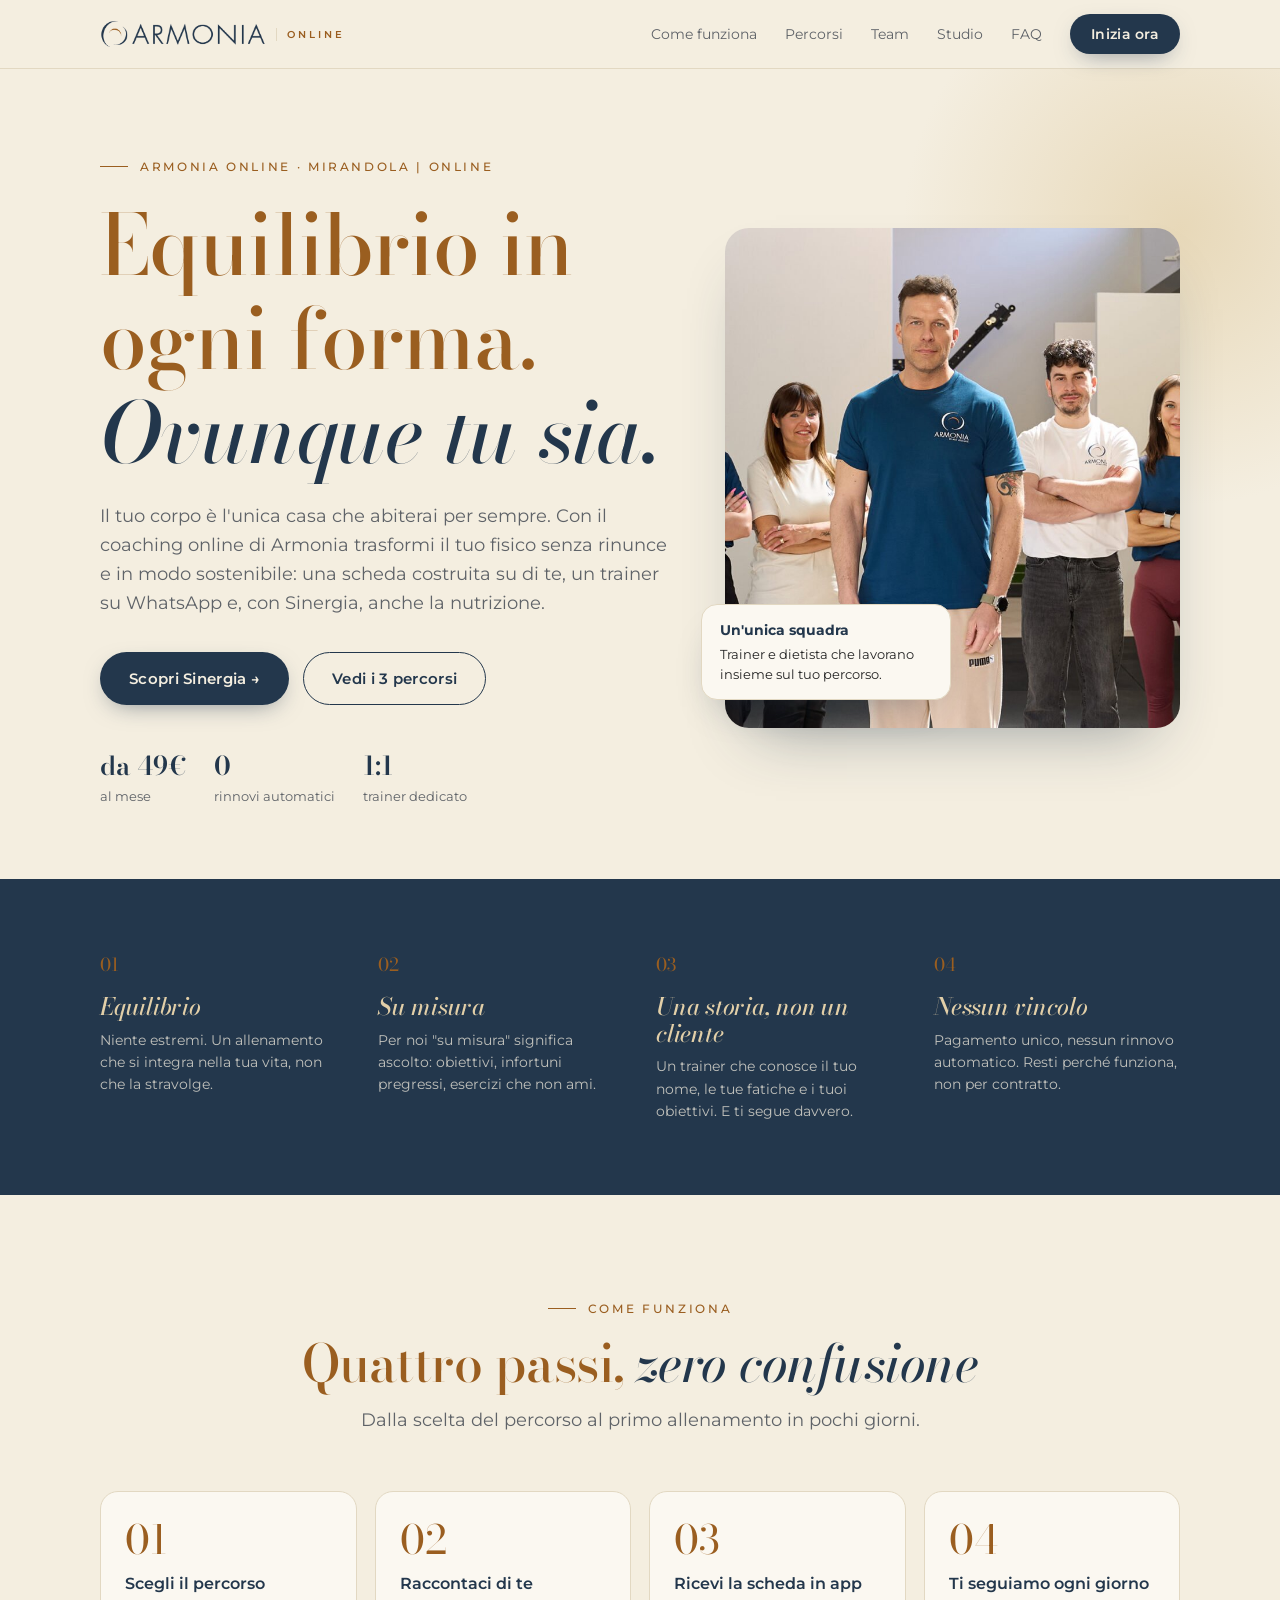
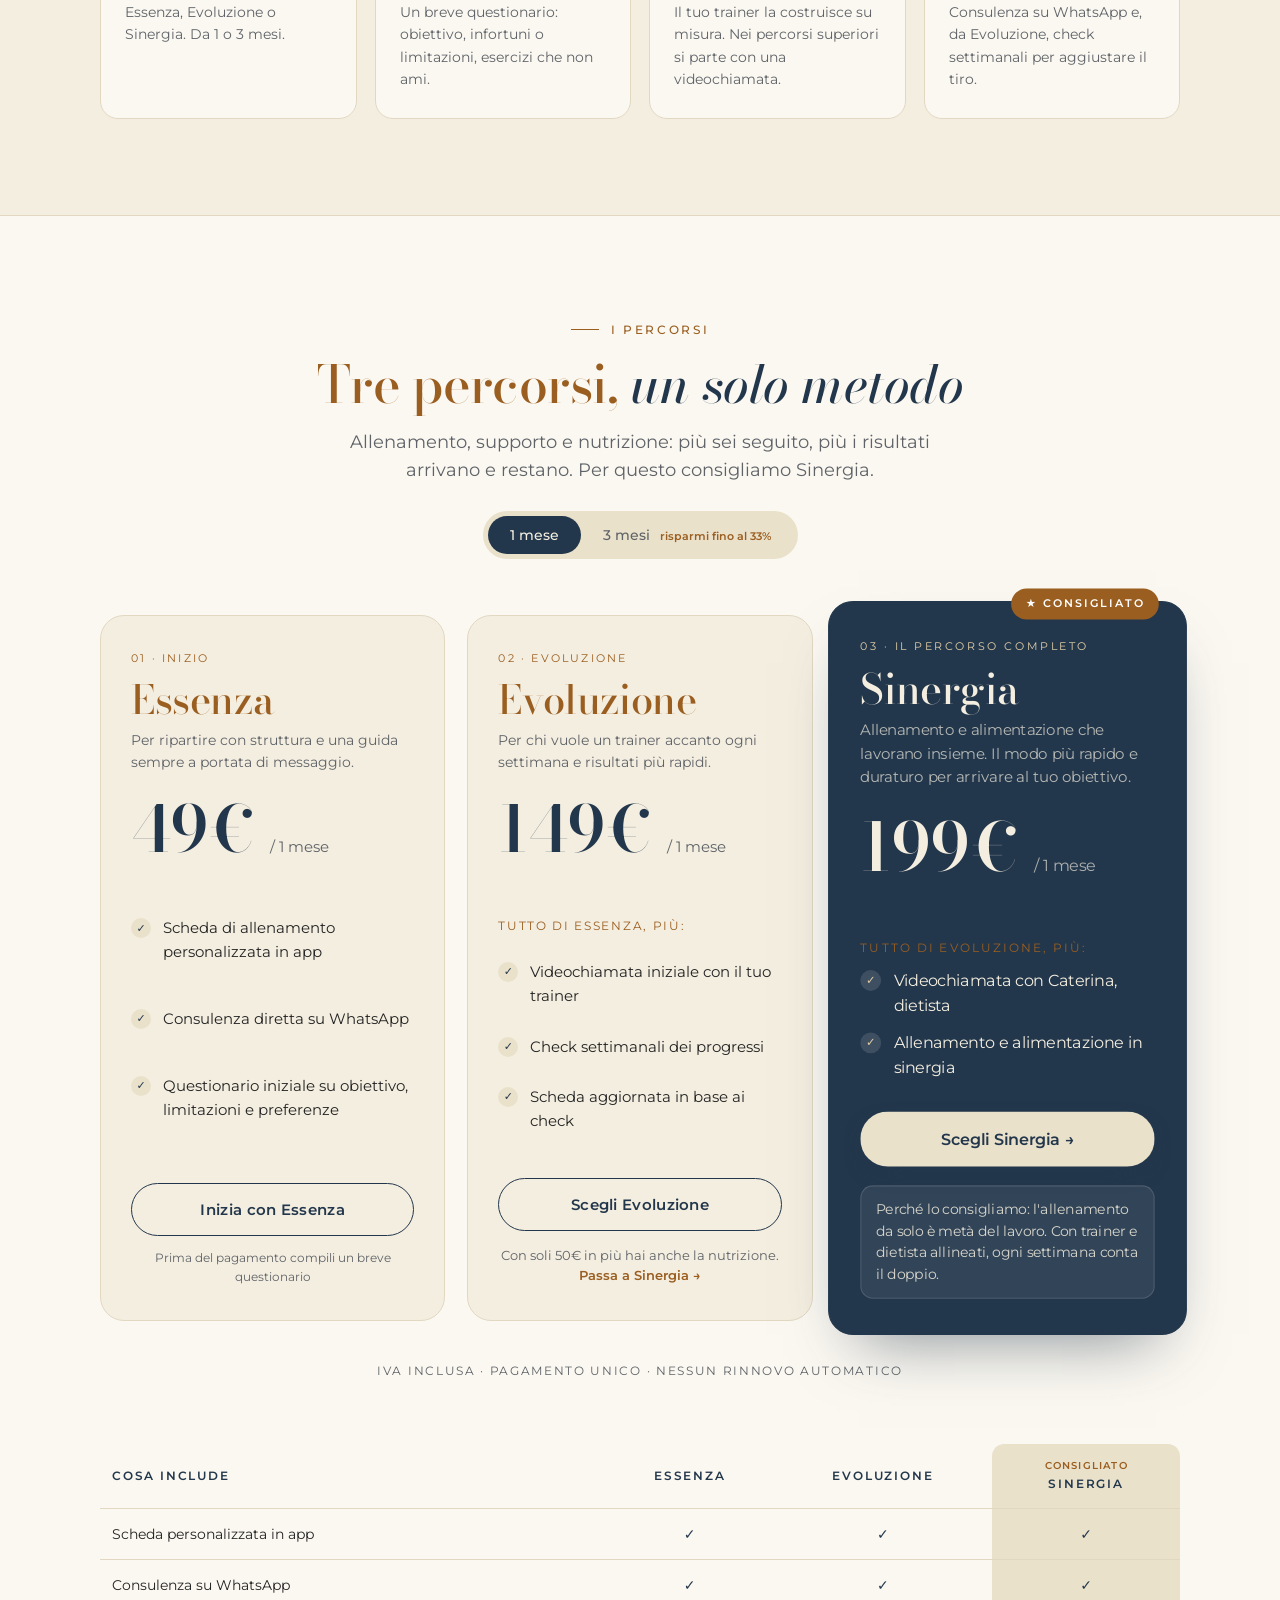
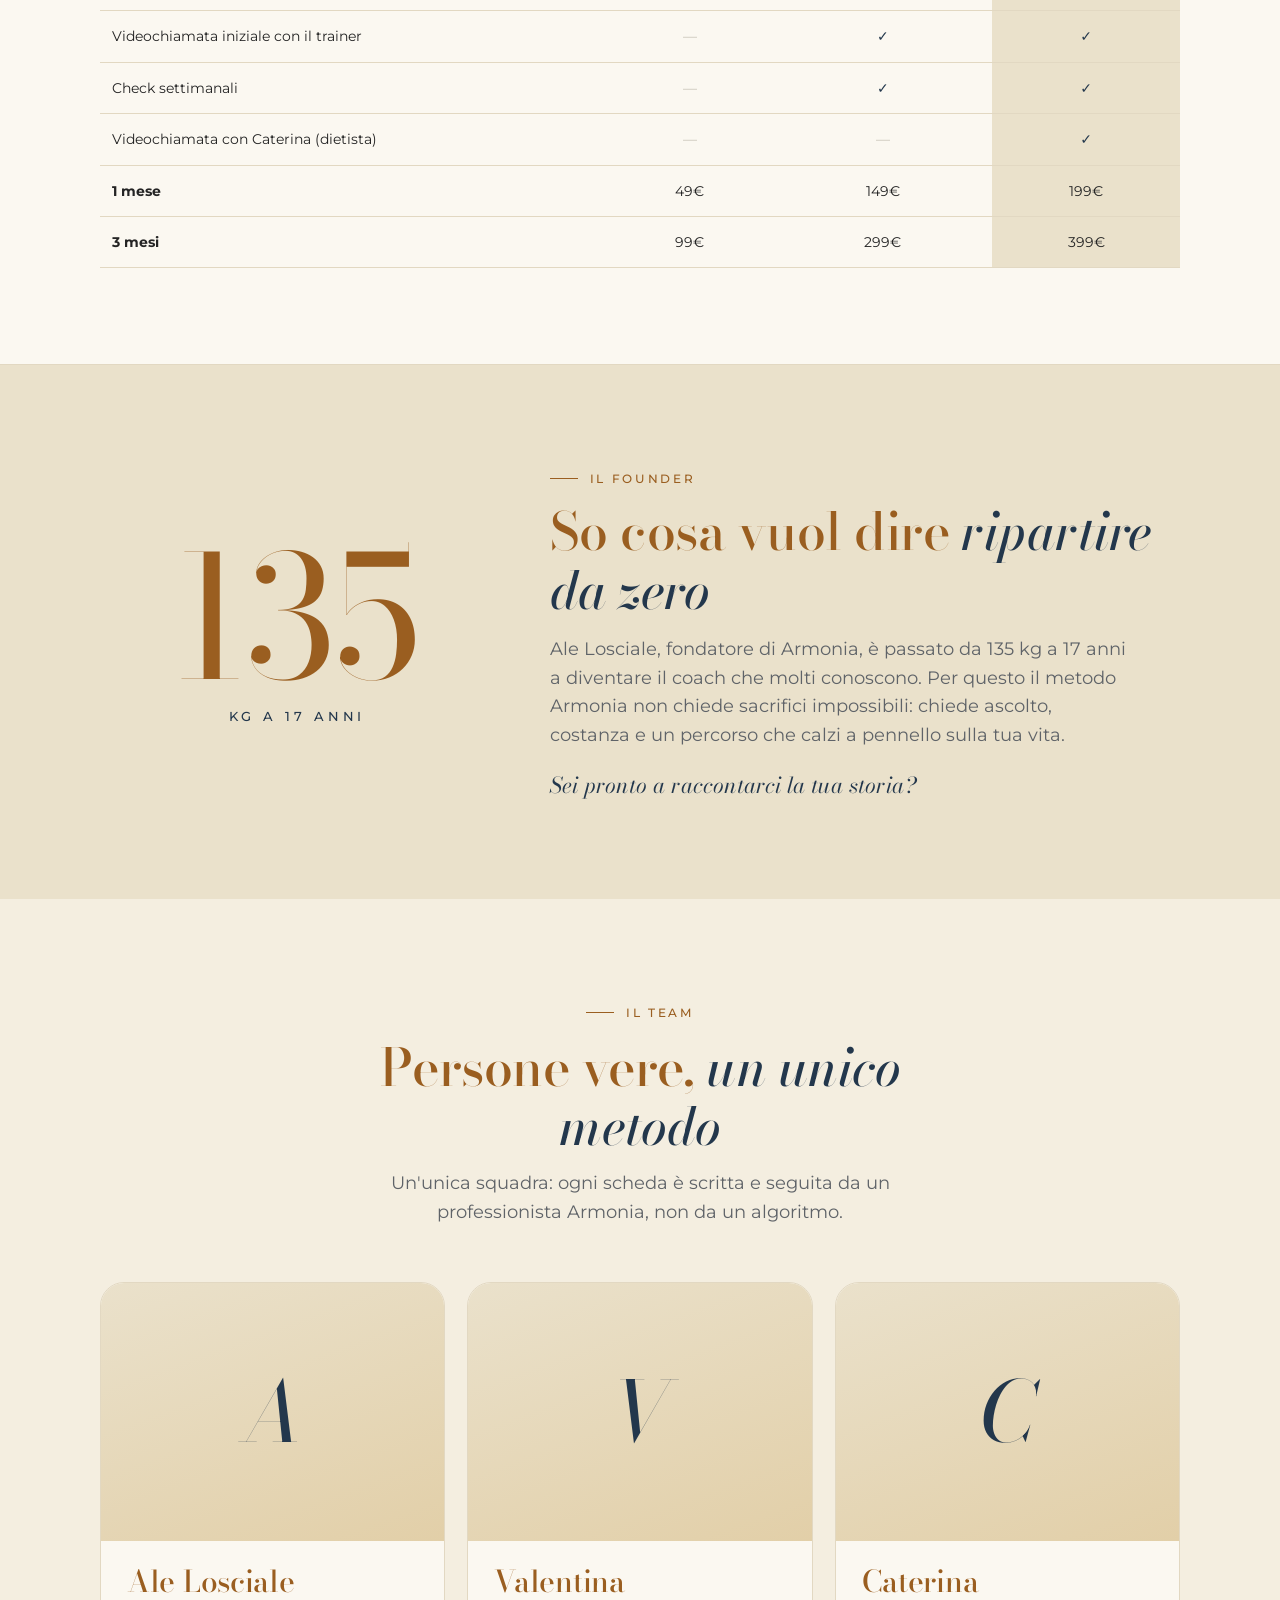
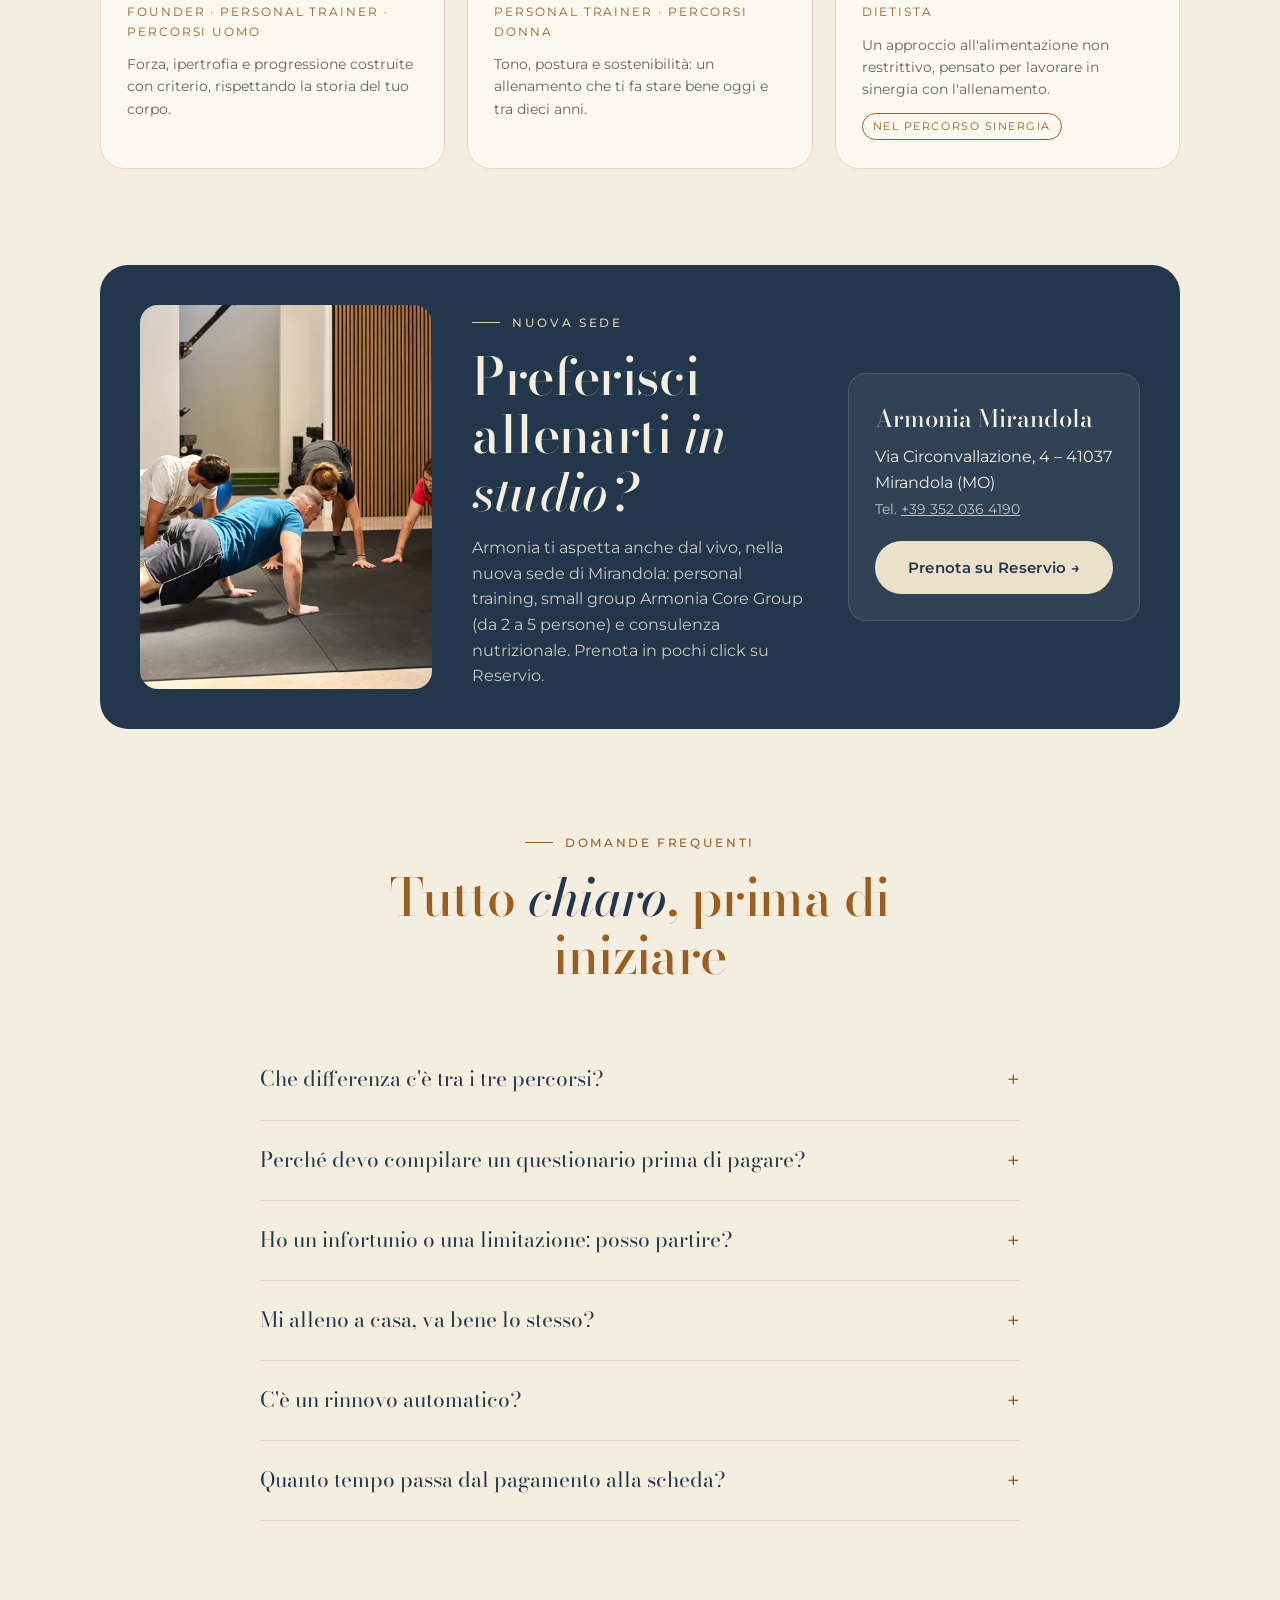
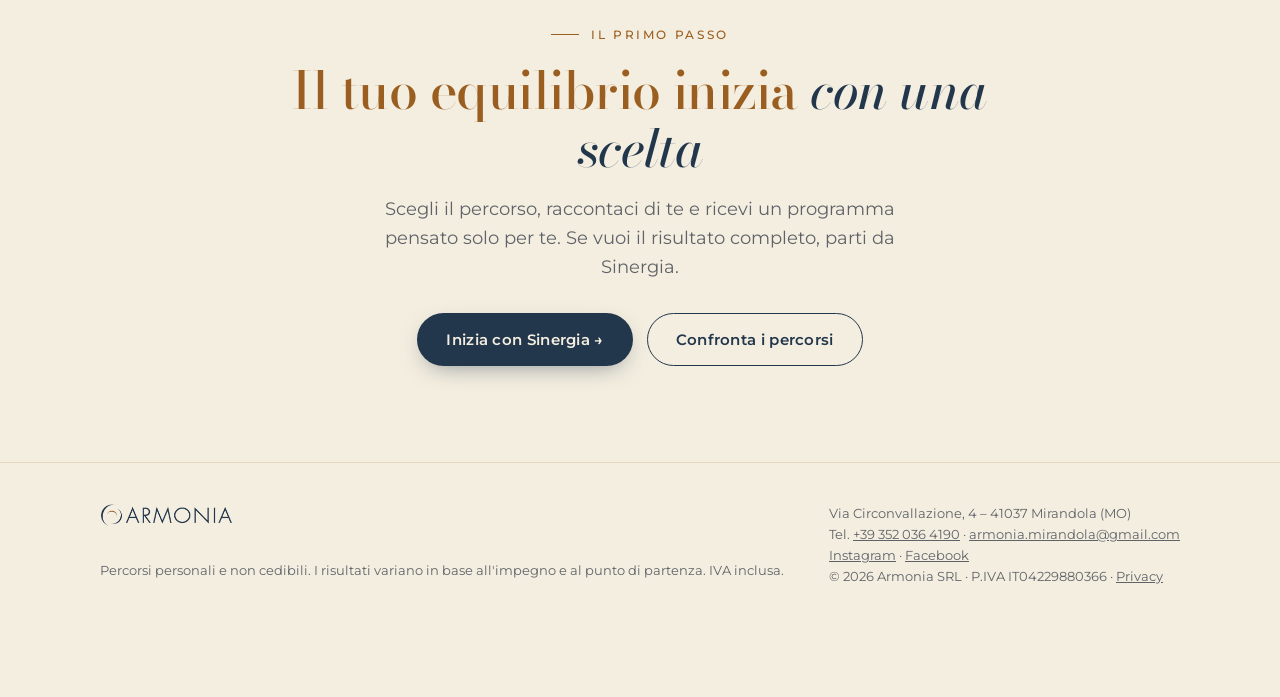
==== commit bcc5120e: "Restyle landing with Armonia brand identity from alelosciale.it Use the site's palette (sand, bronze" ====
--- a/index.html
+++ b/index.html
@@ -7,22 +7,24 @@
   <meta name="description" content="Coaching online Armonia: tre percorsi personalizzati con Alessandro e Valentina. Scheda in app, consulenza WhatsApp, videochiamate e check settimanali.">
   <link rel="preconnect" href="https://fonts.googleapis.com">
   <link rel="preconnect" href="https://fonts.gstatic.com" crossorigin>
-  <link href="https://fonts.googleapis.com/css2?family=Cormorant+Garamond:ital,wght@0,500;0,600;1,500&family=Inter:wght@400;500;600&display=swap" rel="stylesheet">
+  <link href="https://fonts.googleapis.com/css2?family=Bodoni+Moda:ital,opsz,wght@0,6..96,500;0,6..96,600;1,6..96,500&family=Montserrat:wght@400;500;600&display=swap" rel="stylesheet">
   <style>
     :root {
-      --green: #12382c;
-      --green-2: #1d4d3d;
-      --cream: #faf7f0;
-      --cream-2: #f3eee2;
-      --paper: #fffdf8;
-      --gold: #b89a5e;
-      --gold-soft: #e6d9bb;
-      --ink: #1f2a26;
-      --muted: #6b746f;
-      --line: #e7e1d3;
+      /* Palette dal sito alelosciale.it */
+      --green: #23374C;      /* blu notte Armonia */
+      --green-2: #30495f;
+      --cream: #F4EEE0;      /* sabbia chiara */
+      --cream-2: #EAE1CB;    /* sabbia Armonia */
+      --paper: #FBF8F1;
+      --gold: #9A5E20;       /* bronzo Armonia */
+      --gold-soft: #E2CFA8;
+      --heading: #9A5E20;
+      --ink: #242424;
+      --muted: #5f6368;
+      --line: #e2d8c2;
       --radius: 18px;
-      --serif: "Cormorant Garamond", Georgia, serif;
-      --sans: "Inter", system-ui, -apple-system, sans-serif;
+      --serif: "Bodoni Moda", Georgia, serif;
+      --sans: "Montserrat", system-ui, -apple-system, sans-serif;
     }
     * { box-sizing: border-box; margin: 0; padding: 0; }
     html { scroll-behavior: smooth; }
@@ -33,7 +35,8 @@
     .wrap { max-width: 1120px; margin: 0 auto; padding: 0 20px; }
     .eyebrow { font-size: 12px; letter-spacing: .22em; text-transform: uppercase; color: var(--gold); font-weight: 500; display: inline-flex; align-items: center; gap: 12px; }
     .eyebrow::before { content: ""; width: 28px; height: 1px; background: var(--gold); }
-    h1, h2, h3 { font-family: var(--serif); font-weight: 500; color: var(--green); line-height: 1.1; }
+    h1, h2, h3 { font-family: var(--serif); font-weight: 500; color: var(--heading); line-height: 1.12; letter-spacing: -.01em; }
+    h1 em, h2 em { color: var(--green); }
     h1 { font-size: clamp(44px, 7vw, 84px); }
     h2 { font-size: clamp(34px, 4.5vw, 52px); }
     h3 { font-size: 32px; }
@@ -41,50 +44,50 @@
     .lead { font-size: 18px; color: var(--muted); max-width: 580px; }
     section { padding: 96px 0; }
 
-    .btn { display: inline-flex; align-items: center; justify-content: center; gap: 10px; padding: 16px 28px; border-radius: 999px; font: 600 15px var(--sans); letter-spacing: .02em; text-decoration: none; cursor: pointer; border: 1px solid transparent; transition: transform .15s, background .2s, box-shadow .2s; }
+    .btn { display: inline-flex; align-items: center; justify-content: center; gap: 10px; padding: 16px 28px; border-radius: 999px; font: 600 15px var(--sans); letter-spacing: .02em; text-decoration: none; cursor: pointer; white-space: nowrap; border: 1px solid transparent; transition: transform .15s, background .2s, box-shadow .2s; }
     .btn:hover { transform: translateY(-1px); }
-    .btn-primary { background: var(--green); color: var(--cream); box-shadow: 0 8px 24px -10px rgba(18,56,44,.6); }
+    .btn-primary { background: var(--green); color: var(--cream); box-shadow: 0 8px 24px -10px rgba(35,55,76,.6); }
     .btn-primary:hover { background: var(--green-2); }
     .btn-ghost { background: transparent; color: var(--green); border-color: var(--green); }
     .btn-gold { background: var(--gold); color: #fff; }
     .btn[disabled] { opacity: .45; cursor: not-allowed; transform: none; }
 
     /* NAV */
-    .nav { position: sticky; top: 0; z-index: 40; background: rgba(250,247,240,.9); backdrop-filter: blur(10px); border-bottom: 1px solid var(--line); }
+    .nav { position: sticky; top: 0; z-index: 40; background: rgba(244,238,224,.9); backdrop-filter: blur(10px); border-bottom: 1px solid var(--line); }
     .nav .wrap { display: flex; align-items: center; justify-content: space-between; height: 68px; }
-    .logo { font-family: var(--serif); font-style: italic; font-size: 30px; color: var(--green); text-decoration: none; line-height: 1; }
-    .logo small { display: block; font: 500 9px var(--sans); letter-spacing: .4em; font-style: normal; color: var(--gold); margin-top: 2px; }
+    .logo { display: flex; align-items: center; gap: 10px; text-decoration: none; }
+    .logo img { height: 30px; width: auto; }
+    .logo small { font: 600 10px var(--sans); letter-spacing: .3em; color: var(--gold); border-left: 1px solid var(--line); padding-left: 10px; }
     .nav-links { display: flex; gap: 28px; align-items: center; font-size: 14px; }
     .nav-links a { text-decoration: none; color: var(--muted); }
     .nav-links a:hover { color: var(--green); }
     .nav-links .btn { padding: 10px 20px; font-size: 14px; color: var(--cream); }
     @media (max-width: 820px) { .nav-links a:not(.btn) { display: none; } }
+    @media (max-width: 480px) { .logo small { display: none; } .logo img { height: 24px; } }
 
     /* HERO */
     .hero { padding: 80px 0 72px; position: relative; overflow: hidden; }
     .hero::after { content: ""; position: absolute; right: -180px; top: -120px; width: 560px; height: 560px; border-radius: 50%; background: radial-gradient(circle, var(--gold-soft) 0%, rgba(230,217,187,0) 70%); opacity: .7; pointer-events: none; }
     .hero-grid { display: grid; grid-template-columns: 1.25fr 1fr; gap: 56px; align-items: center; position: relative; z-index: 1; }
     .hero h1 { margin: 22px 0 22px; }
-    .hero h1 em { color: var(--gold); }
+    .hero h1 em { color: var(--green); }
     .hero .lead { margin-bottom: 34px; }
     .hero-ctas { display: flex; gap: 14px; flex-wrap: wrap; }
     .trust { display: flex; gap: 28px; margin-top: 40px; flex-wrap: wrap; }
     .trust div { font-size: 13px; color: var(--muted); }
     .trust strong { display: block; font-family: var(--serif); font-size: 26px; color: var(--green); font-weight: 600; }
-    .hero-card { background: var(--paper); border: 1px solid var(--line); border-radius: 24px; padding: 32px; box-shadow: 0 30px 60px -30px rgba(18,56,44,.25); }
-    .hero-card .phone { background: var(--green); color: var(--cream); border-radius: 18px; padding: 22px; }
-    .bubble { background: rgba(255,255,255,.1); border-radius: 14px 14px 14px 4px; padding: 10px 14px; font-size: 14px; margin-bottom: 10px; max-width: 88%; }
-    .bubble.me { background: var(--gold); margin-left: auto; border-radius: 14px 14px 4px 14px; }
-    .bubble small { display: block; opacity: .6; font-size: 11px; margin-bottom: 2px; }
-    .hero-card ul { list-style: none; margin-top: 20px; display: grid; gap: 10px; font-size: 14px; }
-    .hero-card li { display: flex; gap: 10px; align-items: center; }
+    .hero-photo { position: relative; }
+    .hero-photo img { width: 100%; aspect-ratio: 4/4.4; object-fit: cover; object-position: 50% 20%; border-radius: 24px; box-shadow: 0 30px 60px -30px rgba(35,55,76,.45); }
+    .hero-chip { position: absolute; left: -24px; bottom: 28px; background: var(--paper); border: 1px solid var(--line); border-radius: 16px; padding: 14px 18px; box-shadow: 0 20px 40px -20px rgba(35,55,76,.4); font-size: 13px; max-width: 250px; }
+    .hero-chip b { display: block; color: var(--green); font-size: 14px; margin-bottom: 2px; }
+    @media (max-width: 900px) { .hero-chip { left: 12px; } .hero-photo img { aspect-ratio: 16/11; } }
     .tick { width: 20px; height: 20px; flex: none; border-radius: 50%; background: var(--cream-2); color: var(--green); display: grid; place-items: center; font-size: 11px; }
     @media (max-width: 900px) { .hero-grid { grid-template-columns: 1fr; } .hero { padding-top: 48px; } }
 
     /* VALUES */
     .values { background: var(--green); color: var(--cream); padding: 72px 0; }
     .values-grid { display: grid; grid-template-columns: repeat(4, 1fr); gap: 32px; }
-    .values h3 { color: var(--cream); font-size: 26px; margin-bottom: 8px; font-style: italic; }
+    .values h3 { color: var(--gold-soft); font-size: 24px; margin-bottom: 8px; font-style: italic; }
     .values p { font-size: 14px; opacity: .75; }
     .values .num { font-family: var(--serif); color: var(--gold); font-size: 18px; margin-bottom: 14px; }
     @media (max-width: 820px) { .values-grid { grid-template-columns: 1fr 1fr; } }
@@ -111,16 +114,18 @@
     .toggle button.on .save { color: var(--gold-soft); }
     .plans { display: grid; grid-template-columns: repeat(3, 1fr); gap: 22px; align-items: stretch; }
     .plan { background: var(--cream); border: 1px solid var(--line); border-radius: 24px; padding: 34px 30px; display: flex; flex-direction: column; position: relative; }
-    .plan.featured { background: var(--green); color: var(--cream); border-color: var(--green); transform: scale(1.04); z-index: 1; box-shadow: 0 30px 60px -30px rgba(18,56,44,.6); }
+    .plan.featured { background: var(--green); color: var(--cream); border-color: var(--green); transform: scale(1.04); z-index: 1; box-shadow: 0 30px 60px -30px rgba(35,55,76,.6); }
     .plan.featured h3, .plan.featured .price { color: var(--cream); }
+    .plan.featured .tag { color: var(--gold-soft); }
+    .plan .price { color: var(--green); }
     .plan .tag { font-size: 11px; letter-spacing: .2em; text-transform: uppercase; color: var(--gold); }
     .plan h3 { margin: 10px 0 6px; font-size: 40px; }
     .plan .desc { font-size: 14px; color: var(--muted); min-height: 44px; }
-    .plan.featured .desc { color: rgba(250,247,240,.7); }
+    .plan.featured .desc { color: rgba(244,238,224,.7); }
     .badge { position: absolute; top: -13px; right: 26px; background: var(--gold); color: #fff; font-size: 11px; letter-spacing: .15em; text-transform: uppercase; padding: 6px 14px; border-radius: 999px; font-weight: 600; }
     .price { font-family: var(--serif); font-size: 64px; font-weight: 600; color: var(--green); line-height: 1; margin-top: 24px; }
     .price span { font: 400 15px var(--sans); color: var(--muted); }
-    .plan.featured .price span { color: rgba(250,247,240,.65); }
+    .plan.featured .price span { color: rgba(244,238,224,.65); }
     .price-note { font-size: 13px; color: var(--gold); min-height: 21px; margin-top: 8px; font-weight: 500; }
     .plan ul { list-style: none; margin: 26px 0 30px; display: grid; gap: 12px; font-size: 15px; flex: 1; }
     .plan li { display: flex; gap: 12px; align-items: flex-start; }
@@ -128,13 +133,13 @@
     .plan.featured .tick { background: rgba(255,255,255,.12); color: var(--gold-soft); }
     .plan li.plus { font-size: 12px; letter-spacing: .14em; text-transform: uppercase; color: var(--gold); margin-bottom: -2px; }
     .plan .btn { width: 100%; }
-    .plan.featured .btn-primary { background: var(--gold); color: #fff; }
+    .plan.featured .btn-primary { background: var(--cream-2); color: var(--green); }
     .upsell { margin-top: 14px; font-size: 13px; text-align: center; color: var(--muted); }
     .upsell a { color: var(--gold); font-weight: 600; text-decoration: none; }
     .upsell a:hover { text-decoration: underline; }
-    .plan.featured .why { background: rgba(255,255,255,.07); border: 1px solid rgba(255,255,255,.14); border-radius: 12px; padding: 12px 14px; font-size: 13px; color: rgba(250,247,240,.85); margin-top: 18px; }
+    .plan.featured .why { background: rgba(255,255,255,.07); border: 1px solid rgba(255,255,255,.14); border-radius: 12px; padding: 12px 14px; font-size: 13px; color: rgba(244,238,224,.85); margin-top: 18px; }
     .plan .form-note { font-size: 12px; color: var(--muted); text-align: center; margin-top: 12px; }
-    .plan.featured .form-note { color: rgba(250,247,240,.6); }
+    .plan.featured .form-note { color: rgba(244,238,224,.6); }
     .pricing-foot { text-align: center; font-size: 12px; letter-spacing: .14em; text-transform: uppercase; color: var(--muted); margin-top: 40px; }
     @media (max-width: 920px) { .plans { grid-template-columns: 1fr; max-width: 480px; margin: 0 auto; } .plan.featured { transform: none; order: -1; } }
 
@@ -153,6 +158,15 @@
     .modal-upsell button { border: 0; background: var(--gold); color: #fff; font: 600 12px var(--sans); padding: 8px 12px; border-radius: 999px; cursor: pointer; white-space: nowrap; }
     .pay-actions { display: grid; gap: 10px; }
 
+    /* FOUNDER */
+    .founder { background: var(--cream-2); }
+    .founder-grid { display: grid; grid-template-columns: 1fr 1.6fr; gap: 56px; align-items: center; }
+    .founder-quote { font-family: var(--serif); font-size: clamp(90px, 14vw, 170px); color: var(--gold); line-height: .9; text-align: center; }
+    .founder-quote span { display: block; font: 500 13px var(--sans); letter-spacing: .3em; text-transform: uppercase; color: var(--green); margin-top: 14px; }
+    .founder h2 { margin: 14px 0 16px; }
+    .founder-sign { font-family: var(--serif); font-style: italic; font-size: 22px; color: var(--green); margin-top: 18px; }
+    @media (max-width: 820px) { .founder-grid { grid-template-columns: 1fr; gap: 24px; } }
+
     /* TEAM */
     .team { display: grid; grid-template-columns: repeat(3, 1fr); gap: 22px; }
     .person { background: var(--paper); border: 1px solid var(--line); border-radius: 24px; overflow: hidden; }
@@ -166,18 +180,22 @@
     @media (max-width: 900px) { .team { grid-template-columns: 1fr; max-width: 480px; margin: 0 auto; } }
 
     /* STUDIO / RESERVIO */
-    .studio { background: var(--green); color: var(--cream); border-radius: 28px; padding: 56px; display: grid; grid-template-columns: 1.3fr 1fr; gap: 40px; align-items: center; }
-    .studio h2 { color: var(--cream); margin: 14px 0; }
+    .studio-photo { width: 100%; height: 100%; min-height: 220px; object-fit: cover; border-radius: 18px; }
+    .studio { background: var(--green); color: var(--cream); border-radius: 28px; padding: 40px; display: grid; grid-template-columns: 1fr 1.15fr 1fr; gap: 40px; align-items: center; }
+    .studio h2, .studio h2 em { color: var(--cream); margin: 14px 0; }
     .studio p { opacity: .8; }
     .studio .addr { background: rgba(255,255,255,.06); border: 1px solid rgba(255,255,255,.12); border-radius: 18px; padding: 26px; }
     .studio .addr strong { font-family: var(--serif); font-size: 24px; font-weight: 500; display: block; margin-bottom: 6px; }
     .studio .addr .btn { margin-top: 20px; width: 100%; }
-    @media (max-width: 820px) { .studio { grid-template-columns: 1fr; padding: 36px 24px; } }
+    .btn-gold { background: var(--cream-2); color: var(--green); }
+    .studio .eyebrow { color: var(--gold-soft); } .studio .eyebrow::before { background: var(--gold-soft); }
+    @media (max-width: 1000px) { .studio { grid-template-columns: 1fr 1fr; } .studio-photo { grid-column: 1 / -1; max-height: 280px; } }
+    @media (max-width: 820px) { .studio { grid-template-columns: 1fr; padding: 28px 20px; } }
 
     /* FAQ */
     .faq { max-width: 760px; margin: 0 auto; }
     .faq details { border-bottom: 1px solid var(--line); padding: 22px 0; }
-    .faq summary { cursor: pointer; list-style: none; display: flex; justify-content: space-between; gap: 20px; font-family: var(--serif); font-size: 23px; color: var(--green); }
+    .faq summary { cursor: pointer; list-style: none; display: flex; justify-content: space-between; gap: 20px; font-family: var(--serif); font-size: 21px; color: var(--green); }
     .faq summary::-webkit-details-marker { display: none; }
     .faq summary::after { content: "+"; font-family: var(--sans); color: var(--gold); font-size: 22px; transition: transform .2s; }
     .faq details[open] summary::after { transform: rotate(45deg); }
@@ -197,7 +215,7 @@
     @media (max-width: 820px) { .sticky-cta.show { display: block; } }
 
     /* MODAL */
-    .modal { position: fixed; inset: 0; z-index: 60; background: rgba(18,56,44,.55); backdrop-filter: blur(4px); display: none; align-items: flex-end; justify-content: center; }
+    .modal { position: fixed; inset: 0; z-index: 60; background: rgba(35,55,76,.55); backdrop-filter: blur(4px); display: none; align-items: flex-end; justify-content: center; }
     .modal.open { display: flex; }
     @media (min-width: 700px) { .modal { align-items: center; padding: 24px; } }
     .sheet { background: var(--paper); width: 100%; max-width: 620px; max-height: 94vh; overflow-y: auto; border-radius: 24px 24px 0 0; padding: 28px 24px 32px; position: relative; }
@@ -241,7 +259,7 @@
 <!-- ===================== NAV ===================== -->
 <nav class="nav">
   <div class="wrap">
-    <a href="#" class="logo">Armonia<small>ONLINE</small></a>
+    <a href="#" class="logo"><img src="img/logo-armonia.png" alt="Armonia"><small>ONLINE</small></a>
     <div class="nav-links">
       <a href="#come-funziona">Come funziona</a>
       <a href="#percorsi">Percorsi</a>
@@ -257,9 +275,9 @@
 <header class="hero">
   <div class="wrap hero-grid">
     <div>
-      <span class="eyebrow">Coaching online · Uomo &amp; Donna</span>
-      <h1>Allenati con metodo.<br><em>Ovunque tu sia.</em></h1>
-      <p class="lead">Il metodo Armonia di Mirandola, ora anche online: trasforma il tuo fisico in modo sostenibile, senza sacrifici inutili. Una scheda costruita su di te, un trainer dedicato su WhatsApp e, con Sinergia, anche la nutrizione.</p>
+      <span class="eyebrow">Armonia Online · Mirandola | Online</span>
+      <h1>Equilibrio in ogni forma.<br><em>Ovunque tu sia.</em></h1>
+      <p class="lead">Il tuo corpo è l'unica casa che abiterai per sempre. Con il coaching online di Armonia trasformi il tuo fisico senza rinunce e in modo sostenibile: una scheda costruita su di te, un trainer su WhatsApp e, con Sinergia, anche la nutrizione.</p>
       <div class="hero-ctas">
         <a href="#percorsi" class="btn btn-primary">Scopri Sinergia →</a>
         <a href="#percorsi" class="btn btn-ghost">Vedi i 3 percorsi</a>
@@ -270,17 +288,9 @@
         <div><strong>1:1</strong>trainer dedicato</div>
       </div>
     </div>
-    <div class="hero-card" aria-hidden="true">
-      <div class="phone">
-        <div class="bubble"><small>Alessandro · Armonia</small>Ciao Marco! Ho visto il tuo check: carichi su, ottimo. Questa settimana alziamo il volume sulle gambe 💪</div>
-        <div class="bubble me">Perfetto! Il ginocchio va molto meglio con le varianti che mi hai dato</div>
-        <div class="bubble"><small>Alessandro · Armonia</small>Era l'obiettivo. Scheda aggiornata in app ✓</div>
-      </div>
-      <ul>
-        <li><span class="tick">✓</span>Scheda personalizzata in app con video</li>
-        <li><span class="tick">✓</span>Consulenza diretta su WhatsApp</li>
-        <li><span class="tick">✓</span>Costruita su obiettivi, limiti e preferenze</li>
-      </ul>
+    <div class="hero-photo">
+      <img src="img/team-armonia.jpg" alt="Il team di Armonia Mirandola">
+      <div class="hero-chip"><b>Un'unica squadra</b>Trainer e dietista che lavorano insieme sul tuo percorso.</div>
     </div>
   </div>
 </header>
@@ -289,8 +299,8 @@
 <section class="values">
   <div class="wrap values-grid">
     <div><div class="num">01</div><h3>Equilibrio</h3><p>Niente estremi. Un allenamento che si integra nella tua vita, non che la stravolge.</p></div>
-    <div><div class="num">02</div><h3>Su misura</h3><p>Partiamo da te: obiettivi, infortuni pregressi, esercizi che non ami. Ogni scheda è unica.</p></div>
-    <div><div class="num">03</div><h3>Costanza</h3><p>Un trainer che ti segue davvero, risponde e corregge. È la costanza che crea i risultati.</p></div>
+    <div><div class="num">02</div><h3>Su misura</h3><p>Per noi "su misura" significa ascolto: obiettivi, infortuni pregressi, esercizi che non ami.</p></div>
+    <div><div class="num">03</div><h3>Una storia, non un cliente</h3><p>Un trainer che conosce il tuo nome, le tue fatiche e i tuoi obiettivi. E ti segue davvero.</p></div>
     <div><div class="num">04</div><h3>Nessun vincolo</h3><p>Pagamento unico, nessun rinnovo automatico. Resti perché funziona, non per contratto.</p></div>
   </div>
 </section>
@@ -396,21 +406,34 @@
   </div>
 </section>
 
+<!-- ===================== FOUNDER ===================== -->
+<section class="founder">
+  <div class="wrap founder-grid">
+    <div class="founder-quote">135<span>kg a 17 anni</span></div>
+    <div>
+      <span class="eyebrow">Il founder</span>
+      <h2>So cosa vuol dire <em>ripartire da zero</em></h2>
+      <p class="lead">Ale Losciale, fondatore di Armonia, è passato da 135 kg a 17 anni a diventare il coach che molti conoscono. Per questo il metodo Armonia non chiede sacrifici impossibili: chiede ascolto, costanza e un percorso che calzi a pennello sulla tua vita.</p>
+      <p class="founder-sign">Sei pronto a raccontarci la tua storia?</p>
+    </div>
+  </div>
+</section>
+
 <!-- ===================== TEAM ===================== -->
 <section id="team">
   <div class="wrap">
     <div class="head">
       <span class="eyebrow">Il team</span>
       <h2>Persone vere, <em>un unico metodo</em></h2>
-      <p class="lead">Non un algoritmo: ogni scheda è scritta e seguita da un trainer Armonia.</p>
+      <p class="lead">Un'unica squadra: ogni scheda è scritta e seguita da un professionista Armonia, non da un algoritmo.</p>
     </div>
     <div class="team">
       <div class="person">
         <!-- Sostituire con <img src="img/alessandro.jpg" alt="Alessandro"> -->
         <div class="ph">A</div>
         <div class="body">
-          <h3>Alessandro</h3>
-          <div class="role">Personal trainer · Percorsi uomo</div>
+          <h3>Ale Losciale</h3>
+          <div class="role">Founder · Personal trainer · Percorsi uomo</div>
           <p>Forza, ipertrofia e progressione costruite con criterio, rispettando la storia del tuo corpo.</p>
         </div>
       </div>
@@ -428,7 +451,7 @@
         <div class="ph">C</div>
         <div class="body">
           <h3>Caterina</h3>
-          <div class="role">Nutrizione</div>
+          <div class="role">Dietista</div>
           <p>Un approccio all'alimentazione non restrittivo, pensato per lavorare in sinergia con l'allenamento.</p>
           <span class="only">Nel percorso Sinergia</span>
         </div>
@@ -441,6 +464,7 @@
 <section id="studio" style="padding-top:0">
   <div class="wrap">
     <div class="studio">
+      <img class="studio-photo" src="img/small-group.webp" alt="Armonia Core Group, small group training a Mirandola">
       <div>
         <span class="eyebrow">Nuova sede</span>
         <h2>Preferisci allenarti <em>in studio?</em></h2>
@@ -448,8 +472,7 @@
       </div>
       <div class="addr">
         <strong>Armonia Mirandola</strong>
-        <!-- TODO: inserire indirizzo della nuova sede -->
-        <span data-cfg="studioAddress">Via Esempio 1, Città</span>
+        <span data-cfg="studioAddress"></span><br><span style="opacity:.75;font-size:14px">Tel. <a href="tel:+393520364190">+39 352 036 4190</a></span>
         <a class="btn btn-gold" data-cfg-href="reservioUrl" href="#" target="_blank" rel="noopener">Prenota su Reservio →</a>
       </div>
     </div>
@@ -486,8 +509,8 @@
 
 <footer>
   <div class="wrap">
-    <div><span class="logo" style="font-size:22px">Armonia</span><br>Percorsi personali e non cedibili. I risultati variano in base all'impegno e al punto di partenza. IVA inclusa.</div>
-    <div>© <span id="y"></span> Armonia · <a href="#" data-cfg-href="privacyUrl">Privacy</a></div>
+    <div><img src="img/logo-armonia.png" alt="Armonia" style="height:24px;margin-bottom:12px"><br>Percorsi personali e non cedibili. I risultati variano in base all'impegno e al punto di partenza. IVA inclusa.</div>
+    <div>Via Circonvallazione, 4 – 41037 Mirandola (MO)<br>Tel. <a href="tel:+393520364190">+39 352 036 4190</a> · <a href="mailto:armonia.mirandola@gmail.com">armonia.mirandola@gmail.com</a><br><a href="https://www.instagram.com/armonia.mirandola/" target="_blank" rel="noopener">Instagram</a> · <a href="https://www.facebook.com/waytoeducazioneecostruzionecorporea" target="_blank" rel="noopener">Facebook</a><br>© <span id="y"></span> Armonia SRL · P.IVA IT04229880366 · <a href="#" data-cfg-href="privacyUrl">Privacy</a></div>
   </div>
 </footer>
 
@@ -586,16 +609,16 @@
     sinergia:   { 1: "https://buy.stripe.com/SINERGIA_1M",   3: "https://buy.stripe.com/SINERGIA_3M" }
   },
   // Lasciare paymentLinks vuoto ({}) se il pagamento avviene direttamente su Reservio
-  reservioUrl: "https://RESERVIO_LINK_NUOVA_SEDE.reservio.com",
+  reservioUrl: "https://ale-losciale-personal-trainer.reservio.com/",
   // Link Reservio a cui porta il tasto "Prenota" dopo il questionario (per percorso)
   reservioBooking: {
-    essenza:    "https://RESERVIO_LINK_NUOVA_SEDE.reservio.com",
-    evoluzione: "https://RESERVIO_LINK_NUOVA_SEDE.reservio.com",
-    sinergia:   "https://RESERVIO_LINK_NUOVA_SEDE.reservio.com"
+    essenza:    "https://ale-losciale-personal-trainer.reservio.com/services",
+    evoluzione: "https://ale-losciale-personal-trainer.reservio.com/services",
+    sinergia:   "https://ale-losciale-personal-trainer.reservio.com/services"
   },
-  studioAddress: "Mirandola (MO) — indirizzo da inserire",
-  whatsappUrl: "https://wa.me/39XXXXXXXXXX",
-  privacyUrl: "https://alelosciale.it/privacy"
+  studioAddress: "Via Circonvallazione, 4 – 41037 Mirandola (MO)",
+  whatsappUrl: "https://wa.me/393520364190",
+  privacyUrl: "https://alelosciale.it/privacy-policy/"
 };
 
 const PLANS = {
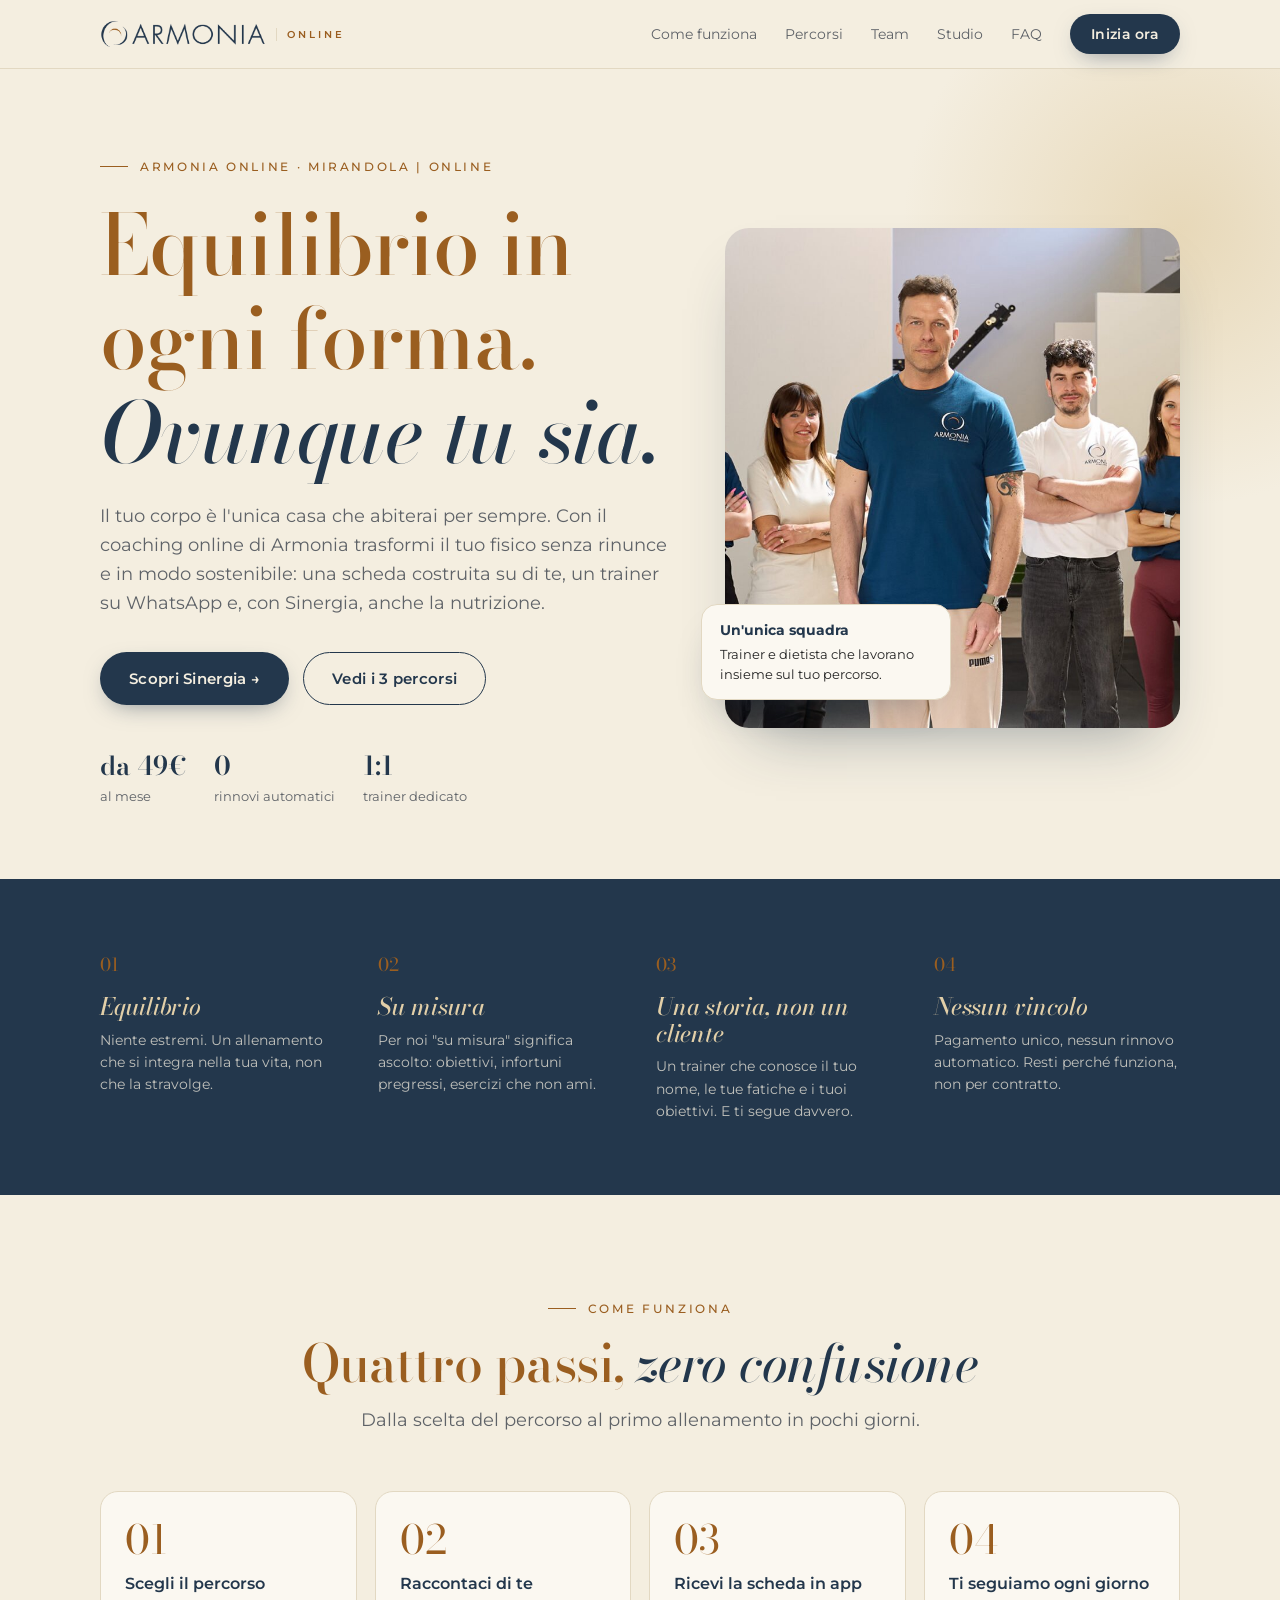
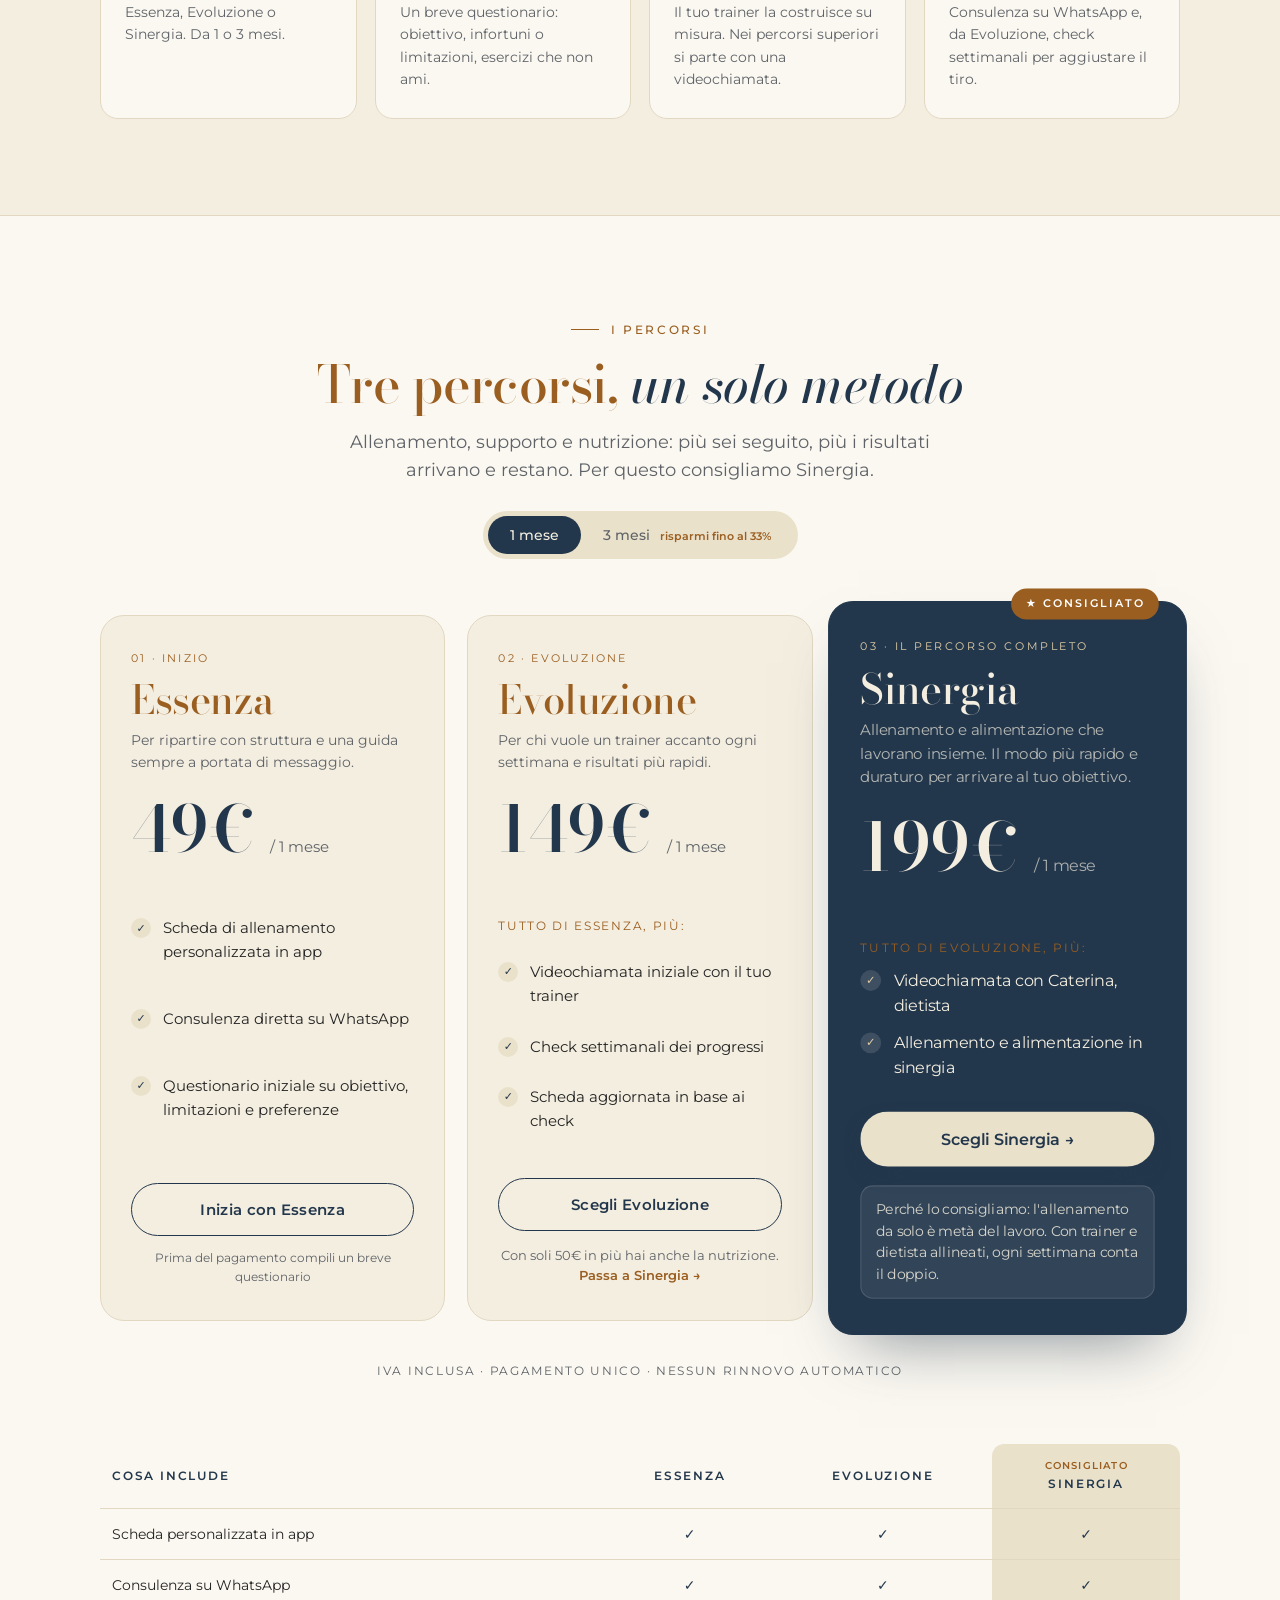
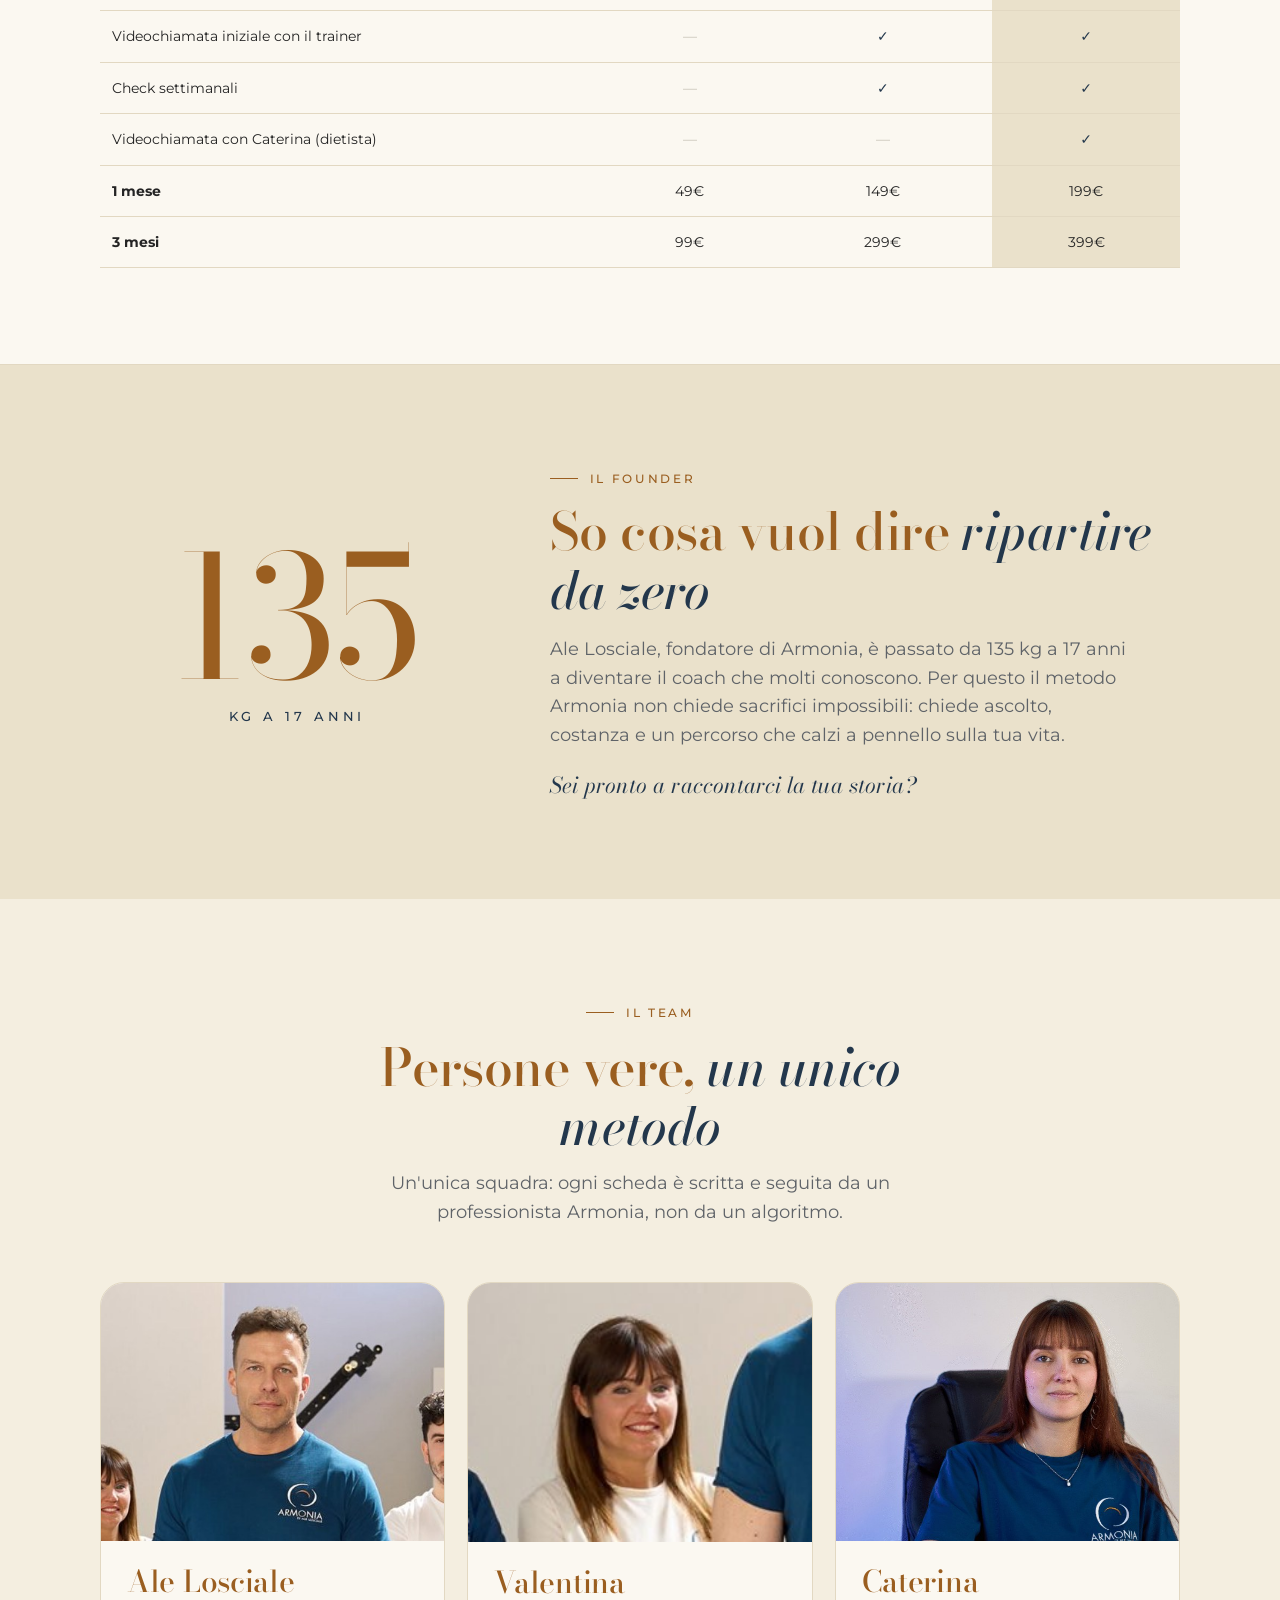
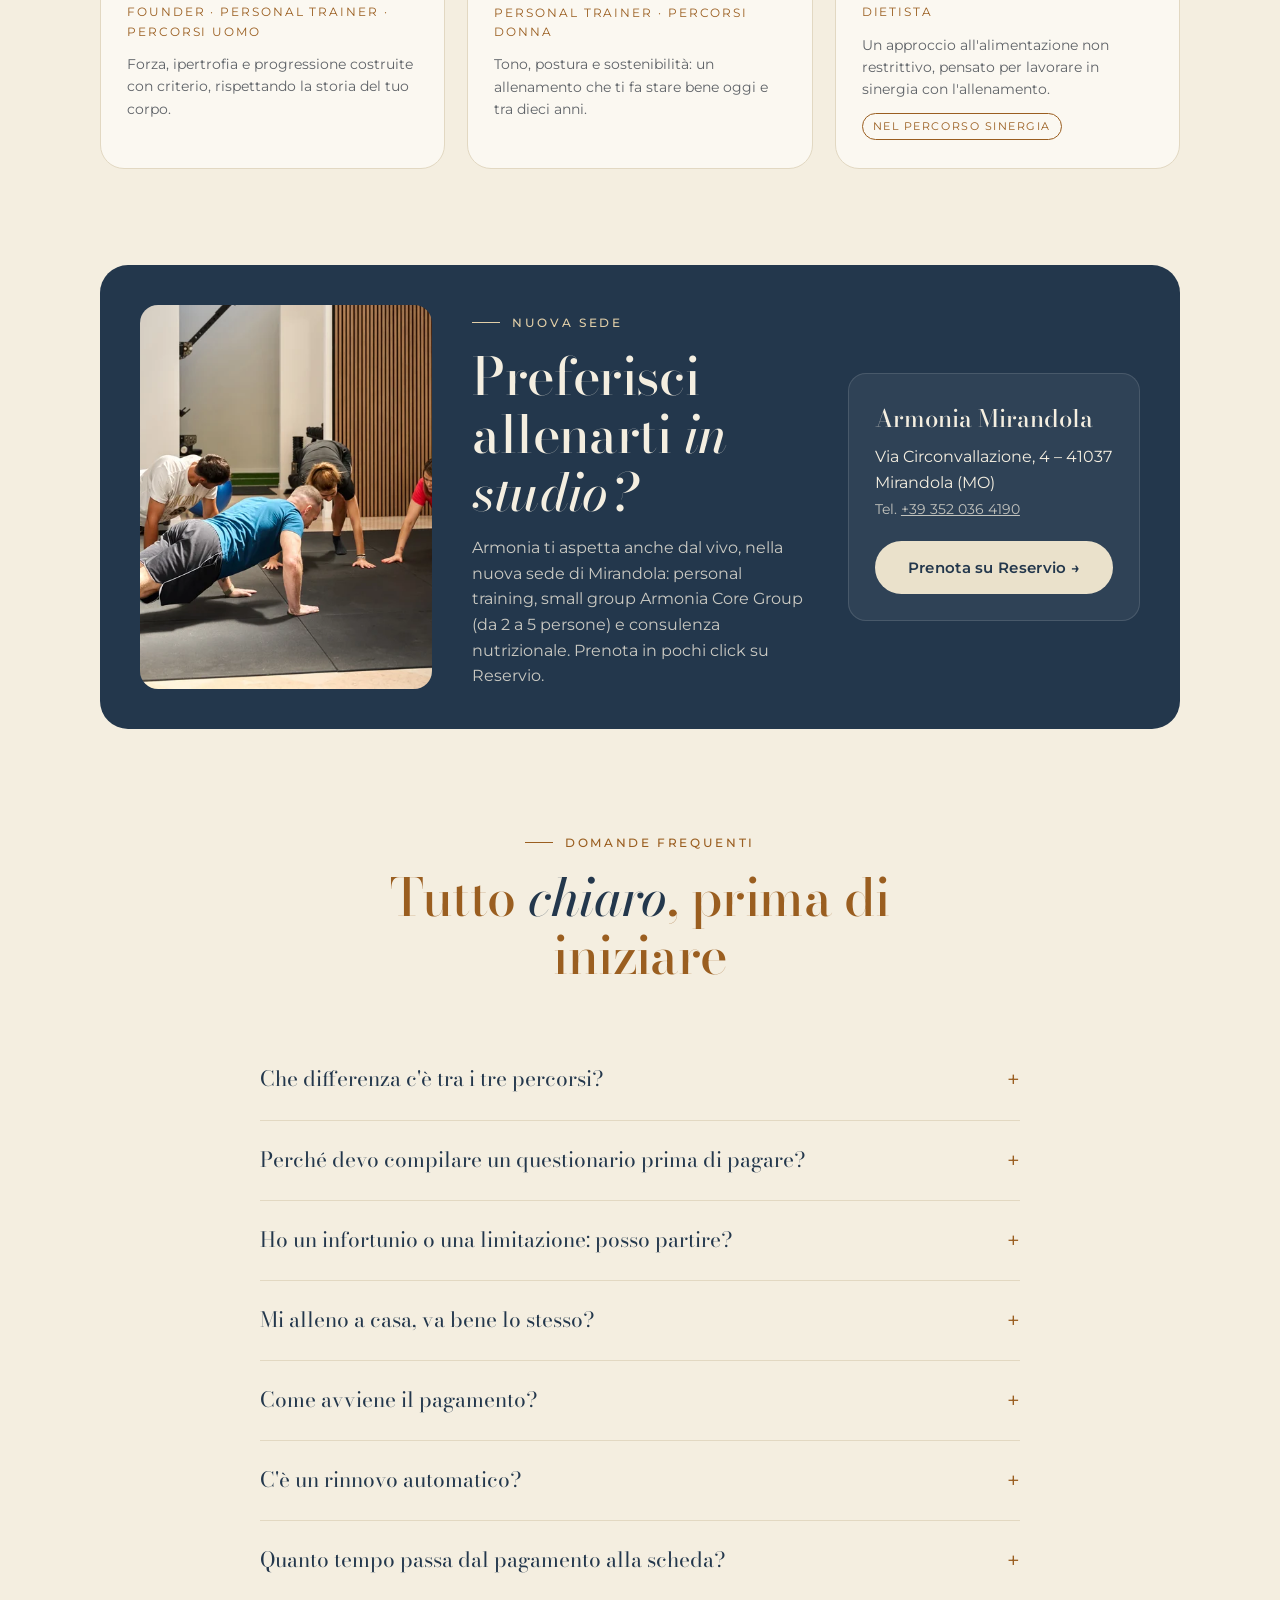
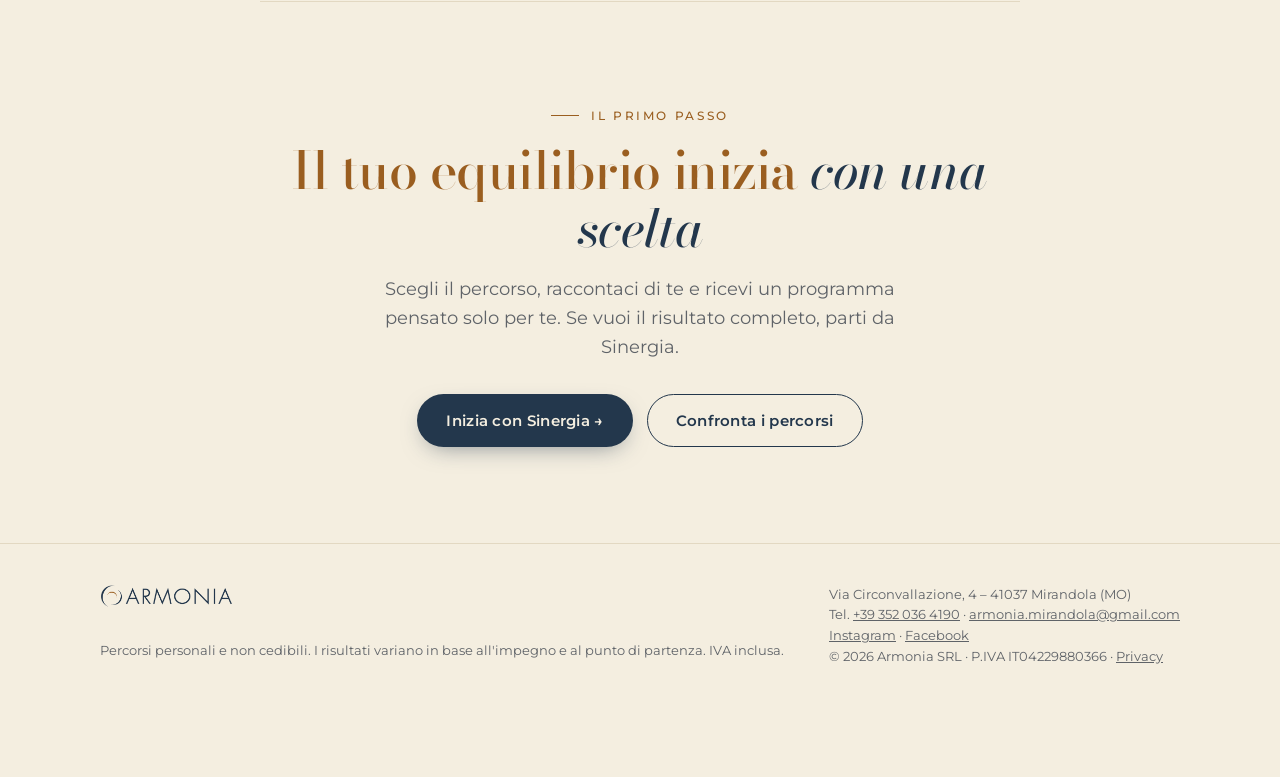
==== commit a6d52620: "Route booking to Reservio and collect questionnaires via Google Sheets Payment now happens on Reserv" ====
--- a/index.html
+++ b/index.html
@@ -249,6 +249,11 @@
     .essenza-box { background: var(--cream); border-left: 3px solid var(--gold); border-radius: 0 12px 12px 0; padding: 14px 16px; margin-bottom: 20px; font-size: 13px; color: var(--ink); }
     .err { color: #a3412f; font-size: 13px; margin-bottom: 12px; display: none; }
     .done-ico { width: 64px; height: 64px; border-radius: 50%; background: var(--cream-2); color: var(--green); display: grid; place-items: center; font-size: 28px; margin-bottom: 18px; }
+    .code-box { background: var(--cream); border: 1px dashed var(--gold); border-radius: 14px; padding: 16px 18px; margin: 4px 0 18px; display: grid; grid-template-columns: 1fr auto; gap: 4px 12px; align-items: center; }
+    .code-box span { font-size: 12px; color: var(--muted); grid-column: 1 / -1; }
+    .code-box b { font: 600 26px var(--sans); letter-spacing: .08em; color: var(--green); }
+    .code-box button { border: 1px solid var(--green); background: transparent; color: var(--green); font: 600 12px var(--sans); padding: 8px 12px; border-radius: 999px; cursor: pointer; }
+    .code-box small { grid-column: 1 / -1; font-size: 12px; color: var(--muted); margin-top: 4px; }
     .pay-list { list-style: none; display: grid; gap: 10px; margin: 18px 0 24px; font-size: 14px; }
     .pay-list li { display: flex; gap: 10px; }
     .muted-small { font-size: 12px; color: var(--muted); text-align: center; margin-top: 12px; }
@@ -429,8 +434,7 @@
     </div>
     <div class="team">
       <div class="person">
-        <!-- Sostituire con <img src="img/alessandro.jpg" alt="Alessandro"> -->
-        <div class="ph">A</div>
+        <div class="ph"><img src="img/ale.jpg" alt="Ale Losciale"></div>
         <div class="body">
           <h3>Ale Losciale</h3>
           <div class="role">Founder · Personal trainer · Percorsi uomo</div>
@@ -438,8 +442,7 @@
         </div>
       </div>
       <div class="person">
-        <!-- Sostituire con <img src="img/valentina.jpg" alt="Valentina"> -->
-        <div class="ph">V</div>
+        <div class="ph"><img src="img/valentina.jpg" alt="Valentina" style="object-position:50% 30%"></div>
         <div class="body">
           <h3>Valentina</h3>
           <div class="role">Personal trainer · Percorsi donna</div>
@@ -447,8 +450,7 @@
         </div>
       </div>
       <div class="person">
-        <!-- Sostituire con <img src="img/caterina.jpg" alt="Caterina"> -->
-        <div class="ph">C</div>
+        <div class="ph"><img src="img/caterina.jpg" alt="Caterina" style="object-position:60% 30%"></div>
         <div class="body">
           <h3>Caterina</h3>
           <div class="role">Dietista</div>
@@ -491,6 +493,7 @@
       <details><summary>Perché devo compilare un questionario prima di pagare?</summary><p>Perché la scheda è davvero su misura. Obiettivo, infortuni pregressi o limitazioni ed esercizi che non ami ci servono prima di costruirla: così il lavoro parte subito nella direzione giusta.</p></details>
       <details><summary>Ho un infortunio o una limitazione: posso partire?</summary><p>Sì, scrivilo nel questionario. Adattiamo esercizi e carichi alla tua situazione. In caso di condizioni mediche importanti ti chiederemo il via libera del tuo medico.</p></details>
       <details><summary>Mi alleno a casa, va bene lo stesso?</summary><p>Certo. Indica dove ti alleni e con quale attrezzatura: la scheda si costruisce su quello che hai a disposizione.</p></details>
+      <details><summary>Come avviene il pagamento?</summary><p>Dopo il questionario prenoti e paghi il percorso su Reservio, la piattaforma che usiamo anche per lo studio di Mirandola. Ricevi un codice da inserire nelle note: così colleghiamo subito il pagamento alle tue risposte.</p></details>
       <details><summary>C'è un rinnovo automatico?</summary><p>No. Pagamento unico, nessun abbonamento. Alla fine del percorso decidi tu se continuare.</p></details>
       <details><summary>Quanto tempo passa dal pagamento alla scheda?</summary><p>Ti contattiamo su WhatsApp entro 24 ore lavorative. Per Evoluzione e Sinergia fissiamo insieme la videochiamata di partenza.</p></details>
     </div>
@@ -525,7 +528,7 @@
     <!-- STEP 1: QUESTIONARIO -->
     <form id="step-form" novalidate>
       <h3 id="m-title">Raccontaci di te</h3>
-      <p class="sub">Ci serve per costruire la tua scheda. Il pagamento si sblocca dopo l'invio.</p>
+      <p class="sub">Ci serve per costruire la tua scheda. Dopo l'invio prenoti e paghi su Reservio.</p>
 
       <div class="summary">
         <div><span style="font-size:12px;color:var(--muted)">Percorso</span><br><b id="m-plan">Essenza</b> · <b id="m-price">49€</b></div>
@@ -566,30 +569,34 @@
       <input type="hidden" name="percorso" id="h-plan">
       <input type="hidden" name="durata" id="h-dur">
       <input type="hidden" name="prezzo" id="h-price">
+      <input type="hidden" name="codice" id="h-code">
+      <input type="text" name="sito_web" tabindex="-1" autocomplete="off" aria-hidden="true" style="position:absolute;left:-9999px">
 
       <label class="check"><input type="checkbox" name="privacy" required> <span>Acconsento al trattamento dei dati, anche relativi alla salute, per la preparazione del mio programma (<a href="#" data-cfg-href="privacyUrl">privacy</a>). *</span></label>
 
       <p class="err" id="err">Compila tutti i campi obbligatori.</p>
-      <button class="btn btn-primary" type="submit" style="width:100%" id="submit-btn">Invia e procedi al pagamento →</button>
+      <button class="btn btn-primary" type="submit" style="width:100%" id="submit-btn">Invia e prosegui →</button>
       <p class="muted-small">Nessun addebito in questo passaggio.</p>
     </form>
 
-    <!-- STEP 2: PAGAMENTO -->
+    <!-- STEP 2: PRENOTAZIONE E PAGAMENTO SU RESERVIO -->
     <div id="step-pay" hidden>
       <div class="done-ico">✓</div>
       <h3>Questionario ricevuto</h3>
-      <p class="sub">Grazie <span id="p-name"></span>! Ultimo passo: completa il pagamento per attivare <b id="p-plan"></b>.</p>
-      <div class="summary"><div><span style="font-size:12px;color:var(--muted)">Totale</span><br><b id="p-total"></b></div><span style="font-size:12px;color:var(--muted)">IVA inclusa · pagamento unico</span></div>
+      <p class="sub">Grazie <span id="p-name"></span>! Ultimo passo: prenota e paga <b id="p-plan"></b> su Reservio.</p>
+      <div class="code-box">
+        <span>Il tuo codice questionario</span>
+        <b id="p-code">ARM-0000</b>
+        <button type="button" id="copy-code">Copia codice</button>
+        <small>Scrivilo nelle note della prenotazione su Reservio: così colleghiamo subito il pagamento alle tue risposte.</small>
+      </div>
       <ul class="pay-list">
-        <li><span class="tick">1</span>Completi il pagamento sicuro</li>
-        <li><span class="tick">2</span>Prenoti il tuo avvio su Reservio</li>
+        <li><span class="tick">1</span><span>Su Reservio scegli <b id="p-plan2"></b> (<b id="p-total"></b>)</span></li>
+        <li><span class="tick">2</span>Incolla il codice nelle note e completa il pagamento</li>
         <li><span class="tick">3</span><span id="p-next">Ricevi la tua scheda personalizzata in app</span></li>
       </ul>
-      <div class="pay-actions">
-        <a class="btn btn-primary" id="pay-btn" href="#" target="_blank" rel="noopener">1 · Vai al pagamento sicuro →</a>
-        <a class="btn btn-ghost" id="book-btn" href="#" target="_blank" rel="noopener">2 · Prenota su Reservio →</a>
-      </div>
-      <p class="muted-small">Hai dubbi? <a href="#" data-cfg-href="whatsappUrl" target="_blank" rel="noopener">Scrivici su WhatsApp</a></p>
+      <a class="btn btn-primary" id="book-btn" href="#" target="_blank" rel="noopener" style="width:100%">Prenota e paga su Reservio →</a>
+      <p class="muted-small">Ti scriviamo su WhatsApp entro 24h lavorative dal pagamento. Dubbi? <a href="#" data-cfg-href="whatsappUrl" target="_blank" rel="noopener">Scrivici</a></p>
     </div>
   </div>
 </div>
@@ -599,22 +606,17 @@
    CONFIGURAZIONE — sostituire i valori segnaposto
    ========================================================= */
 const CONFIG = {
-  // Endpoint che riceve il questionario (es. Formspree: https://formspree.io/f/XXXXXXX).
+  // URL della Web App Google (vedi google-apps-script/ISTRUZIONI.md).
+  // Le risposte finiscono in un Google Sheet e arriva un'email ad Armonia.
   // Se vuoto la pagina funziona in modalità demo e non invia nulla.
   formEndpoint: "",
-  // Link di pagamento (es. Stripe Payment Links) per percorso e durata
-  paymentLinks: {
-    essenza:    { 1: "https://buy.stripe.com/ESSENZA_1M",    3: "https://buy.stripe.com/ESSENZA_3M" },
-    evoluzione: { 1: "https://buy.stripe.com/EVOLUZIONE_1M", 3: "https://buy.stripe.com/EVOLUZIONE_3M" },
-    sinergia:   { 1: "https://buy.stripe.com/SINERGIA_1M",   3: "https://buy.stripe.com/SINERGIA_3M" }
-  },
-  // Lasciare paymentLinks vuoto ({}) se il pagamento avviene direttamente su Reservio
+  // Prenotazione e pagamento: per ora il Reservio generale di Armonia.
+  // Quando Ale crea la "sede" dei percorsi online, inserire qui i link dei singoli servizi.
   reservioUrl: "https://ale-losciale-personal-trainer.reservio.com/",
-  // Link Reservio a cui porta il tasto "Prenota" dopo il questionario (per percorso)
   reservioBooking: {
-    essenza:    "https://ale-losciale-personal-trainer.reservio.com/services",
-    evoluzione: "https://ale-losciale-personal-trainer.reservio.com/services",
-    sinergia:   "https://ale-losciale-personal-trainer.reservio.com/services"
+    essenza:    "https://ale-losciale-personal-trainer.reservio.com/",
+    evoluzione: "https://ale-losciale-personal-trainer.reservio.com/",
+    sinergia:   "https://ale-losciale-personal-trainer.reservio.com/"
   },
   studioAddress: "Via Circonvallazione, 4 – 41037 Mirandola (MO)",
   whatsappUrl: "https://wa.me/393520364190",
@@ -706,9 +708,10 @@
   const btn = document.getElementById("submit-btn");
   btn.disabled = true; btn.textContent = "Invio in corso…";
   try {
+    document.getElementById("h-code").value = makeCode();
     if (CONFIG.formEndpoint) {
-      const res = await fetch(CONFIG.formEndpoint, { method: "POST", body: new FormData(form), headers: { Accept: "application/json" } });
-      if (!res.ok) throw new Error("invio fallito");
+      // Google Apps Script non espone CORS: invio "no-cors", la risposta è opaca
+      await fetch(CONFIG.formEndpoint, { method: "POST", mode: "no-cors", body: new URLSearchParams(new FormData(form)) });
     } else {
       console.info("[demo] questionario:", Object.fromEntries(new FormData(form)));
     }
@@ -717,28 +720,37 @@
     err.textContent = "Invio non riuscito. Riprova o scrivici su WhatsApp.";
     err.style.display = "block";
   } finally {
-    btn.disabled = false; btn.textContent = "Invia e procedi al pagamento →";
+    btn.disabled = false; btn.textContent = "Invia e prosegui →";
   }
 });
 
 form.addEventListener("input", () => { if (form.checkValidity()) document.getElementById("err").style.display = "none"; });
 
+// Codice breve per collegare questionario e pagamento Reservio (senza caratteri ambigui)
+function makeCode() {
+  const c = "ABCDEFGHJKLMNPQRSTUVWXYZ23456789";
+  let out = "ARM-";
+  const rnd = crypto.getRandomValues(new Uint32Array(4));
+  for (const n of rnd) out += c[n % c.length];
+  return out;
+}
+
+document.getElementById("copy-code").addEventListener("click", async e => {
+  try { await navigator.clipboard.writeText(document.getElementById("p-code").textContent); e.target.textContent = "Copiato ✓"; }
+  catch (_) { e.target.textContent = "Selezionalo e copia"; }
+});
+
 function showPayment() {
   const P = PLANS[plan];
-  const email = document.getElementById("f-email").value;
+  const label = P.name + " · " + (dur === 1 ? "1 mese" : "3 mesi");
   document.getElementById("p-name").textContent = document.getElementById("f-nome").value.split(" ")[0];
-  document.getElementById("p-plan").textContent = P.name + " · " + (dur === 1 ? "1 mese" : "3 mesi");
+  document.getElementById("p-plan").textContent = label;
+  document.getElementById("p-plan2").textContent = label;
   document.getElementById("p-total").textContent = P.p[dur] + "€";
   document.getElementById("p-next").textContent = P.next;
-  const link = (CONFIG.paymentLinks[plan] || {})[dur];
-  const payBtn = document.getElementById("pay-btn");
-  const bookBtn = document.getElementById("book-btn");
-  payBtn.hidden = !link;
-  if (link) payBtn.href = link + (link.includes("?") ? "&" : "?") + "prefilled_email=" + encodeURIComponent(email);
-  bookBtn.href = CONFIG.reservioBooking[plan] || CONFIG.reservioUrl;
-  // Senza link di pagamento, Reservio diventa l'unico passo (pagamento incluso)
-  bookBtn.className = "btn " + (link ? "btn-ghost" : "btn-primary");
-  bookBtn.textContent = link ? "2 · Prenota su Reservio →" : "Prenota e paga su Reservio →";
+  document.getElementById("p-code").textContent = document.getElementById("h-code").value;
+  document.getElementById("copy-code").textContent = "Copia codice";
+  document.getElementById("book-btn").href = CONFIG.reservioBooking[plan] || CONFIG.reservioUrl;
   form.hidden = true; payStep.hidden = false;
   bars[1].classList.add("on");
   modal.querySelector(".sheet").scrollTop = 0;
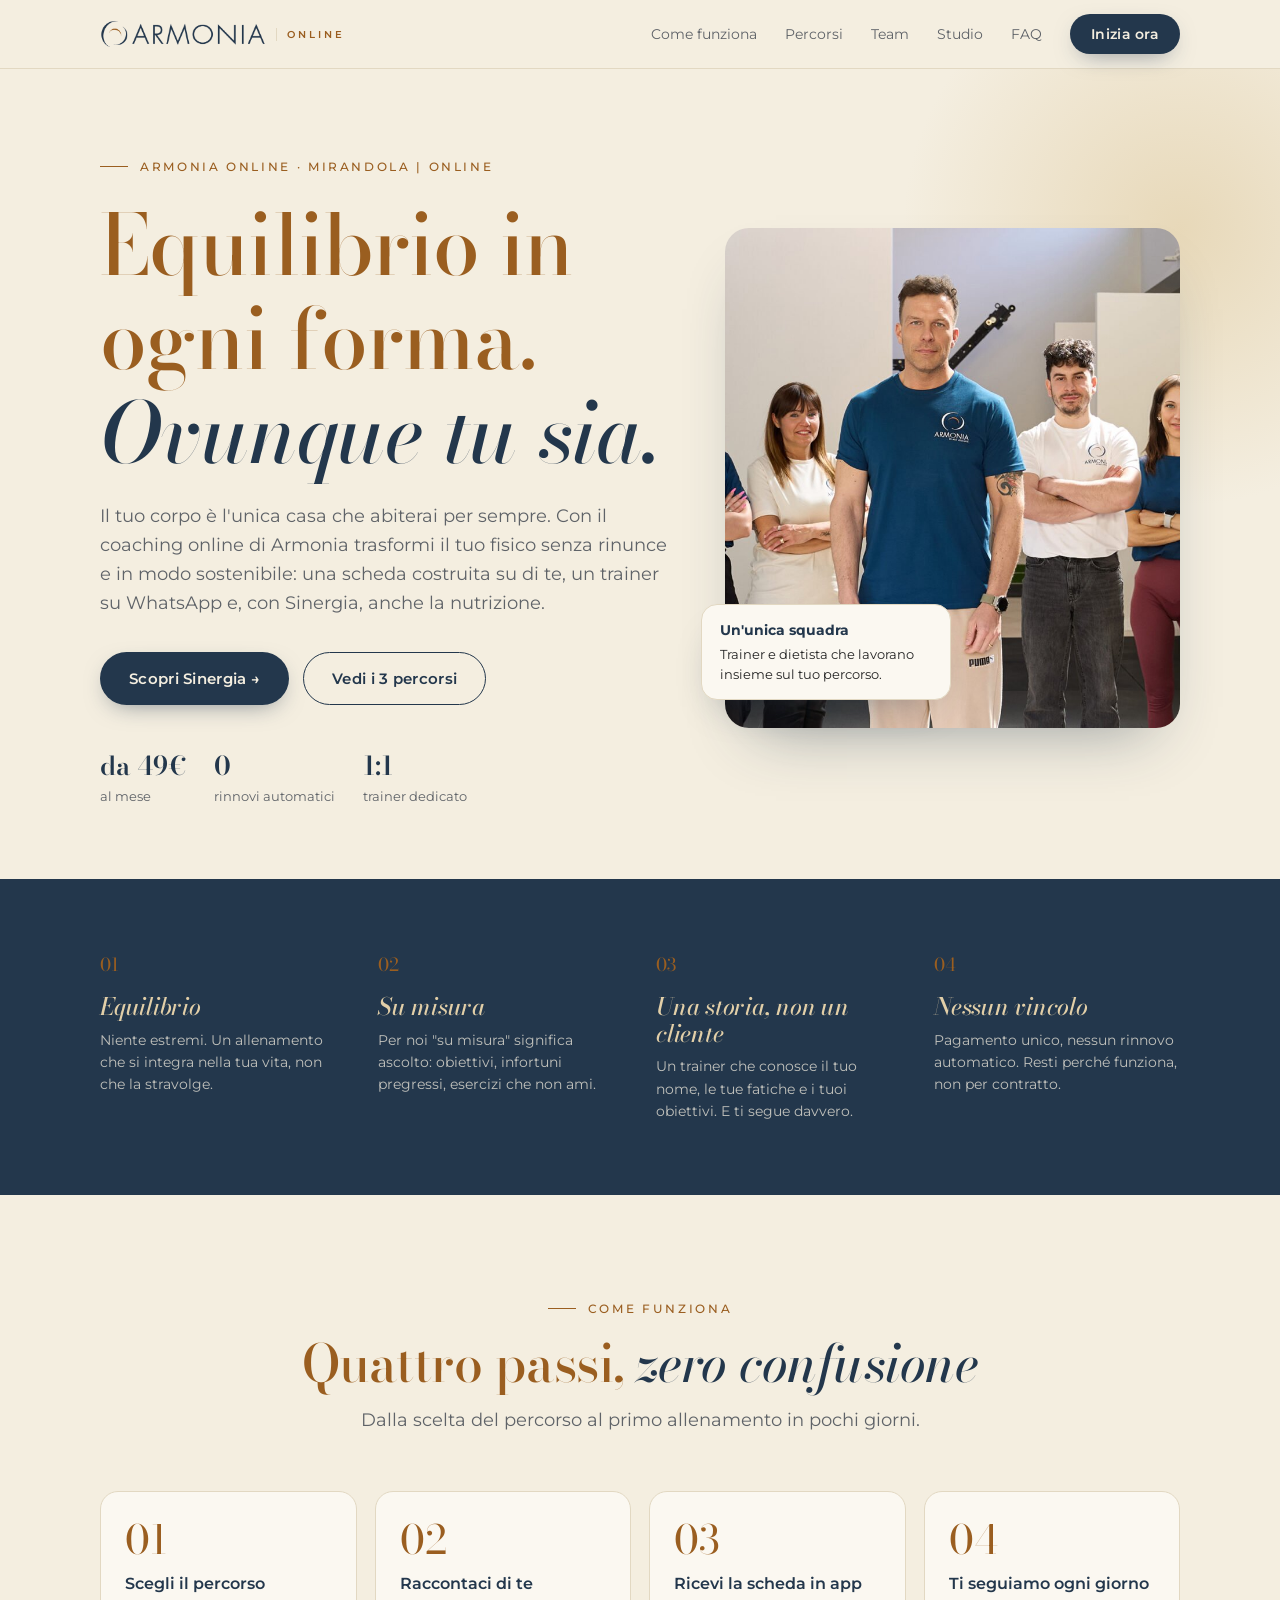
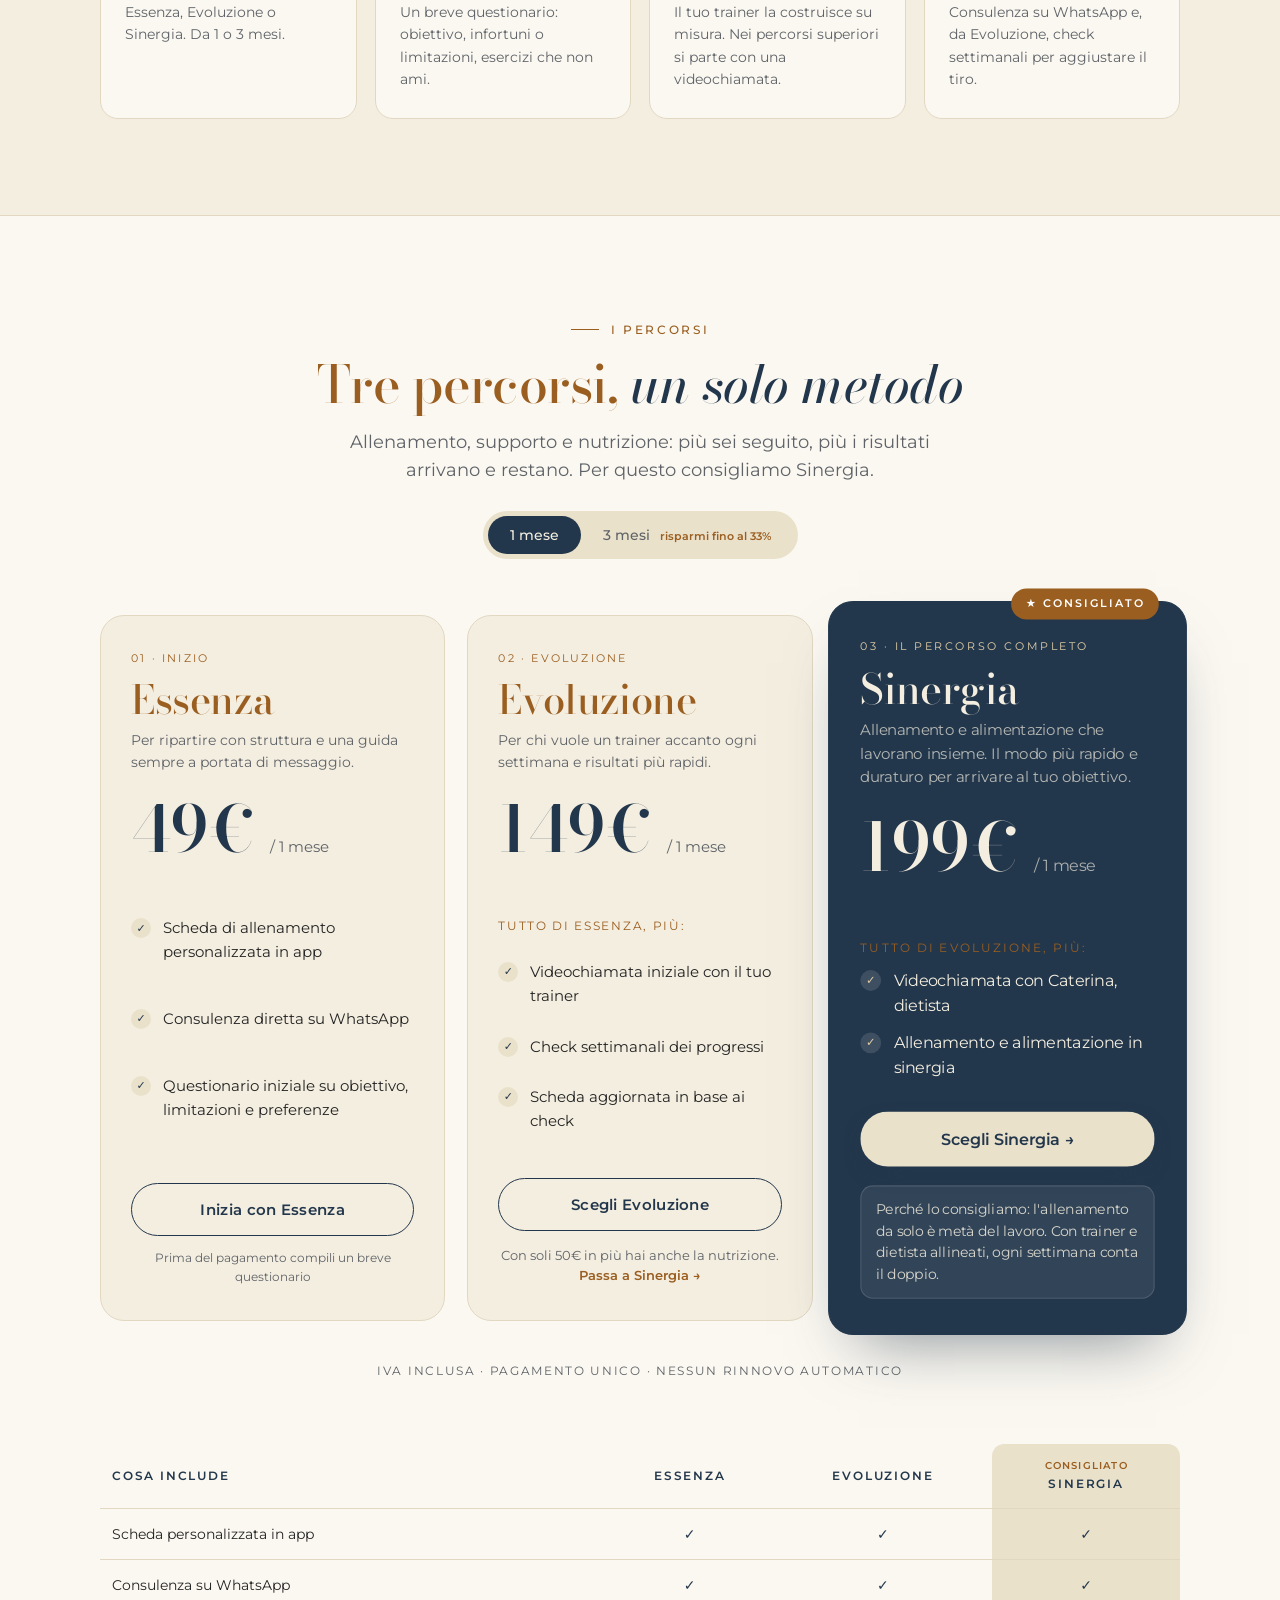
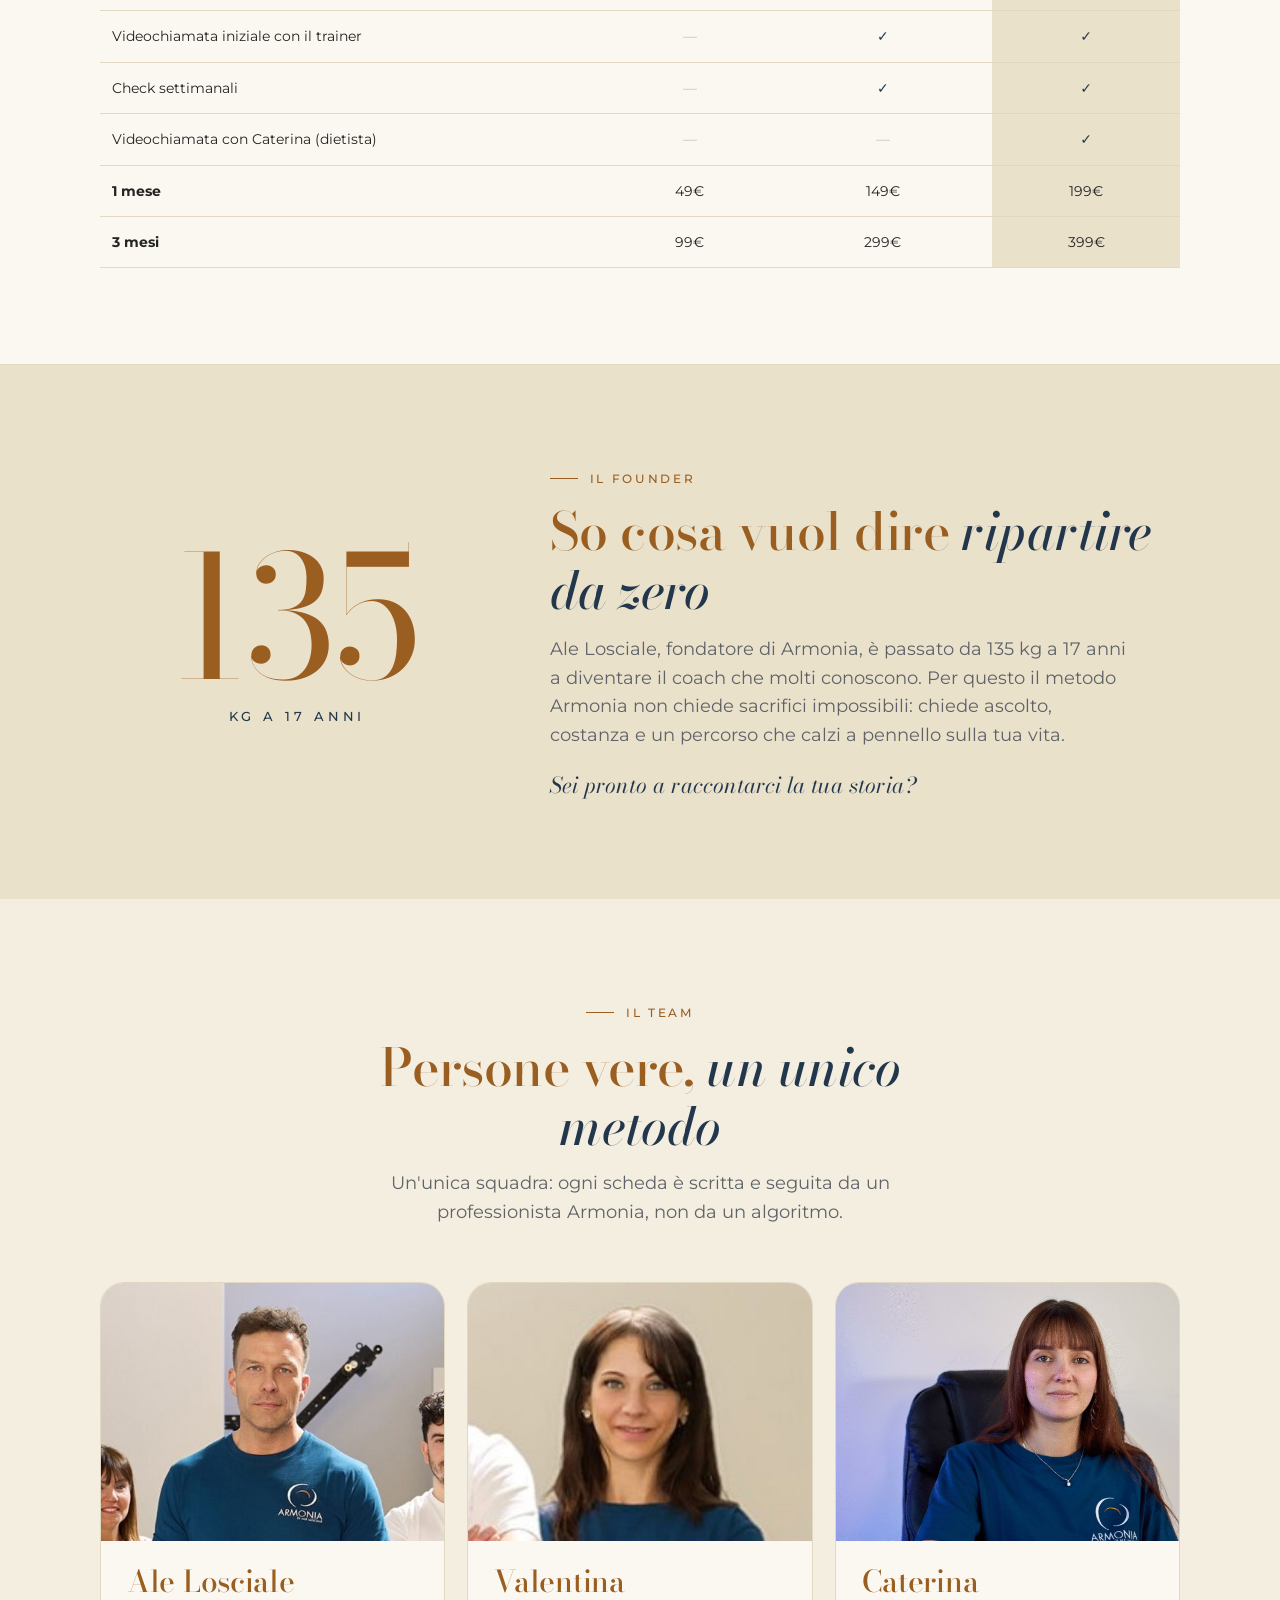
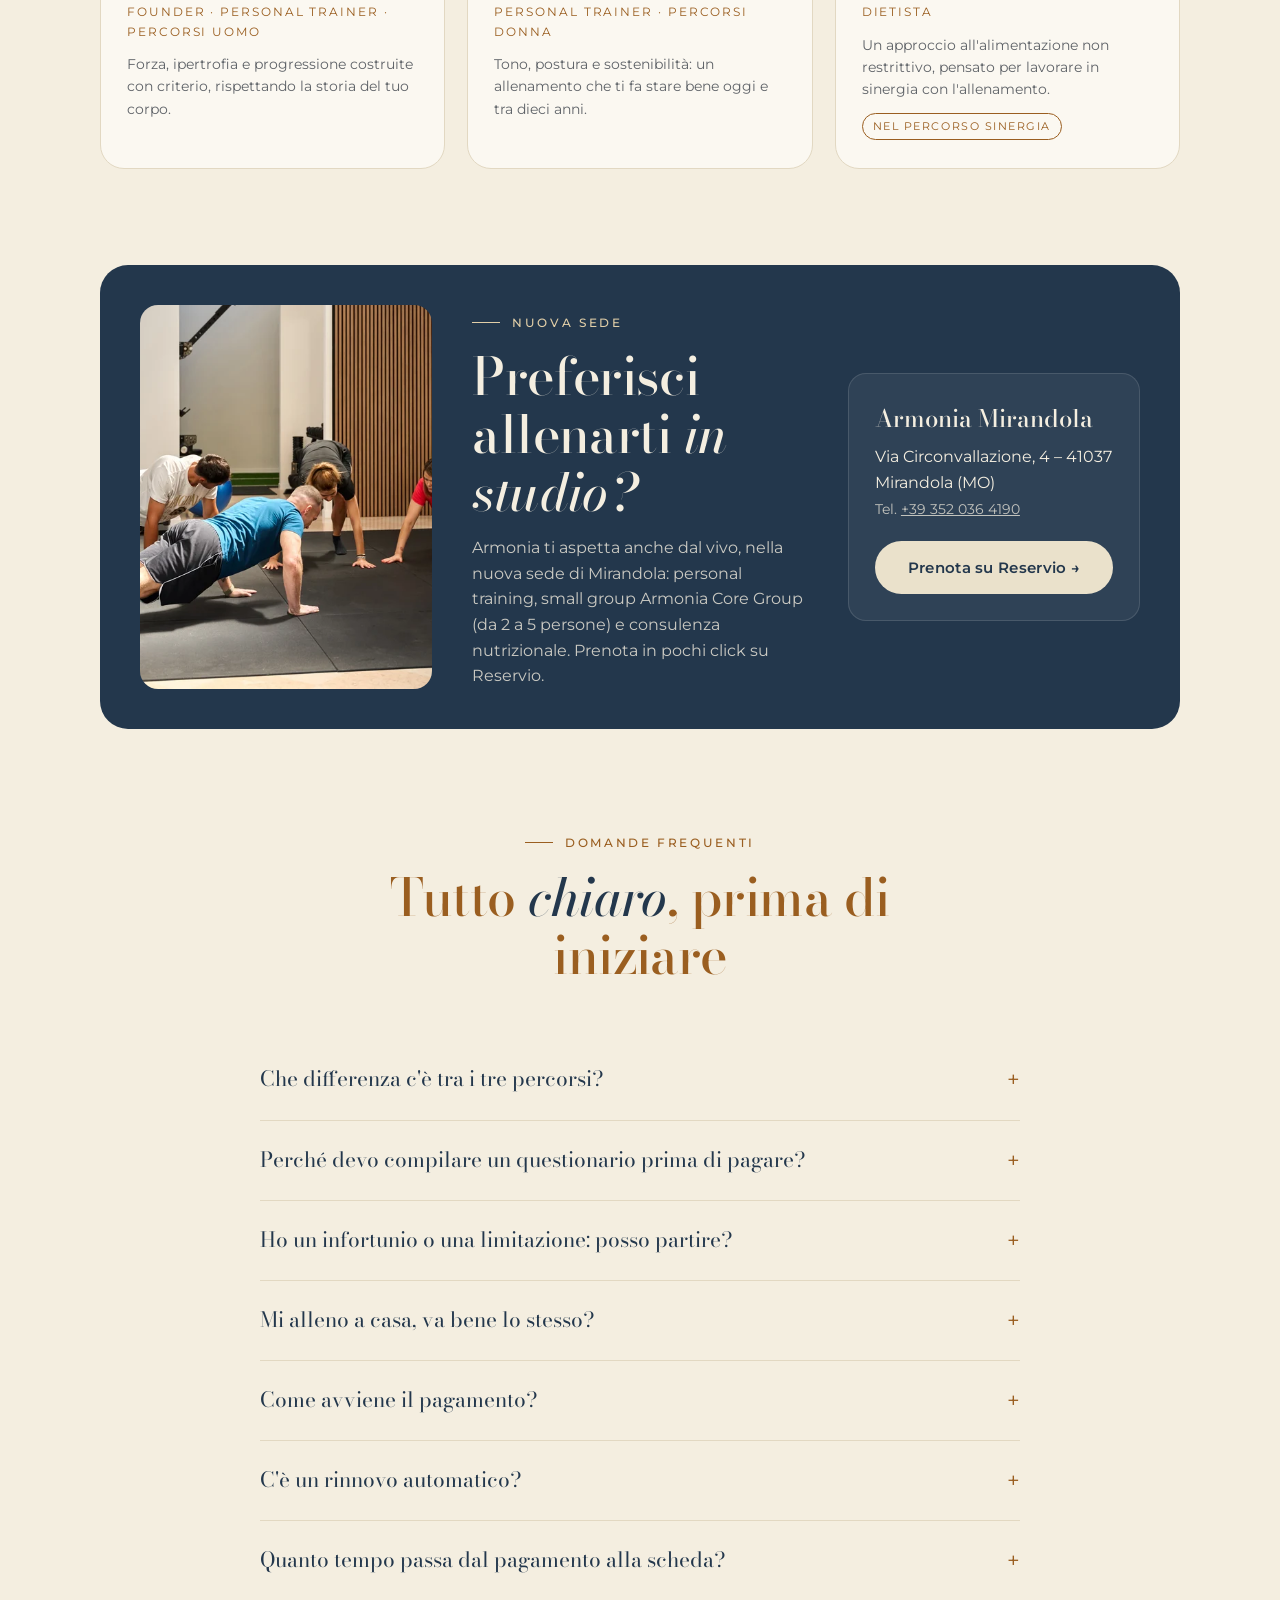
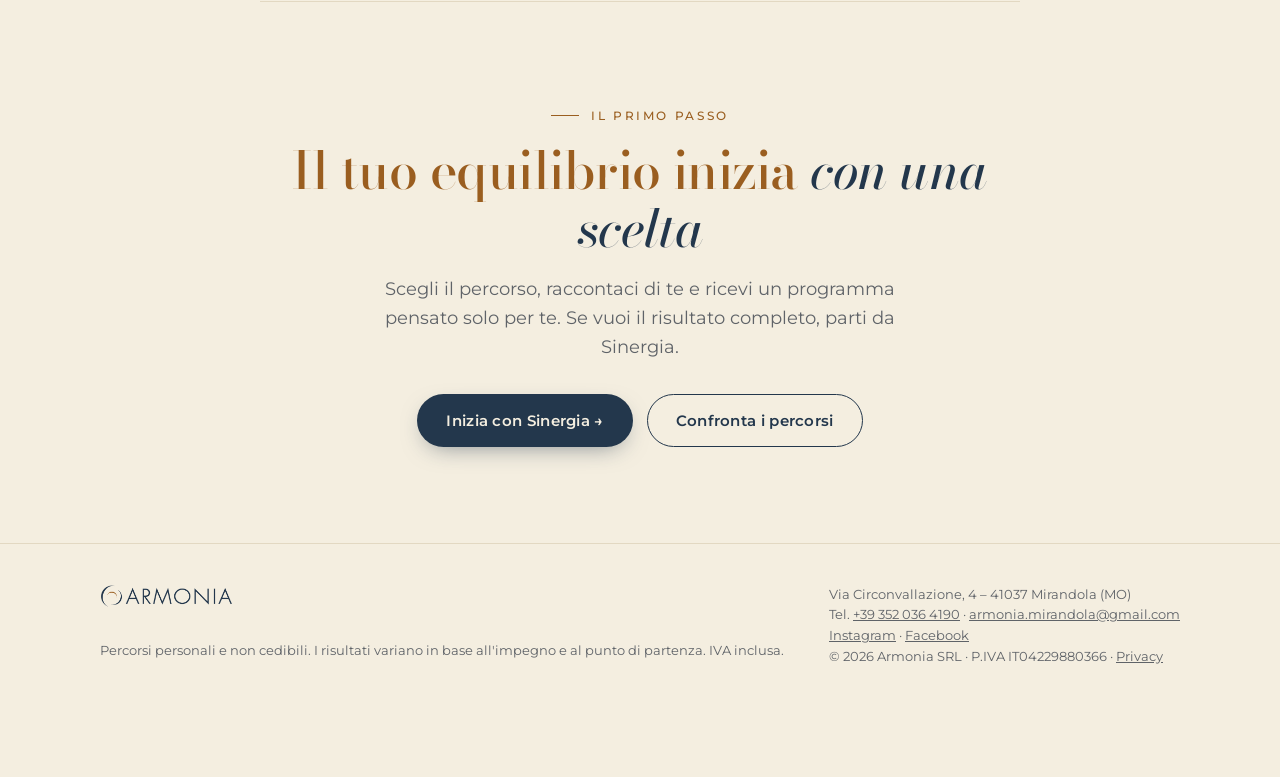
==== commit 5809818c: "Use correct photo for Valentina Co-Authored-By: Claude Opus 5.5 <noreply@anthropic.com> Claude-Sessi" ====
--- a/index.html
+++ b/index.html
@@ -442,7 +442,7 @@
         </div>
       </div>
       <div class="person">
-        <div class="ph"><img src="img/valentina.jpg" alt="Valentina" style="object-position:50% 30%"></div>
+        <div class="ph"><img src="img/valentina.jpg" alt="Valentina"></div>
         <div class="body">
           <h3>Valentina</h3>
           <div class="role">Personal trainer · Percorsi donna</div>
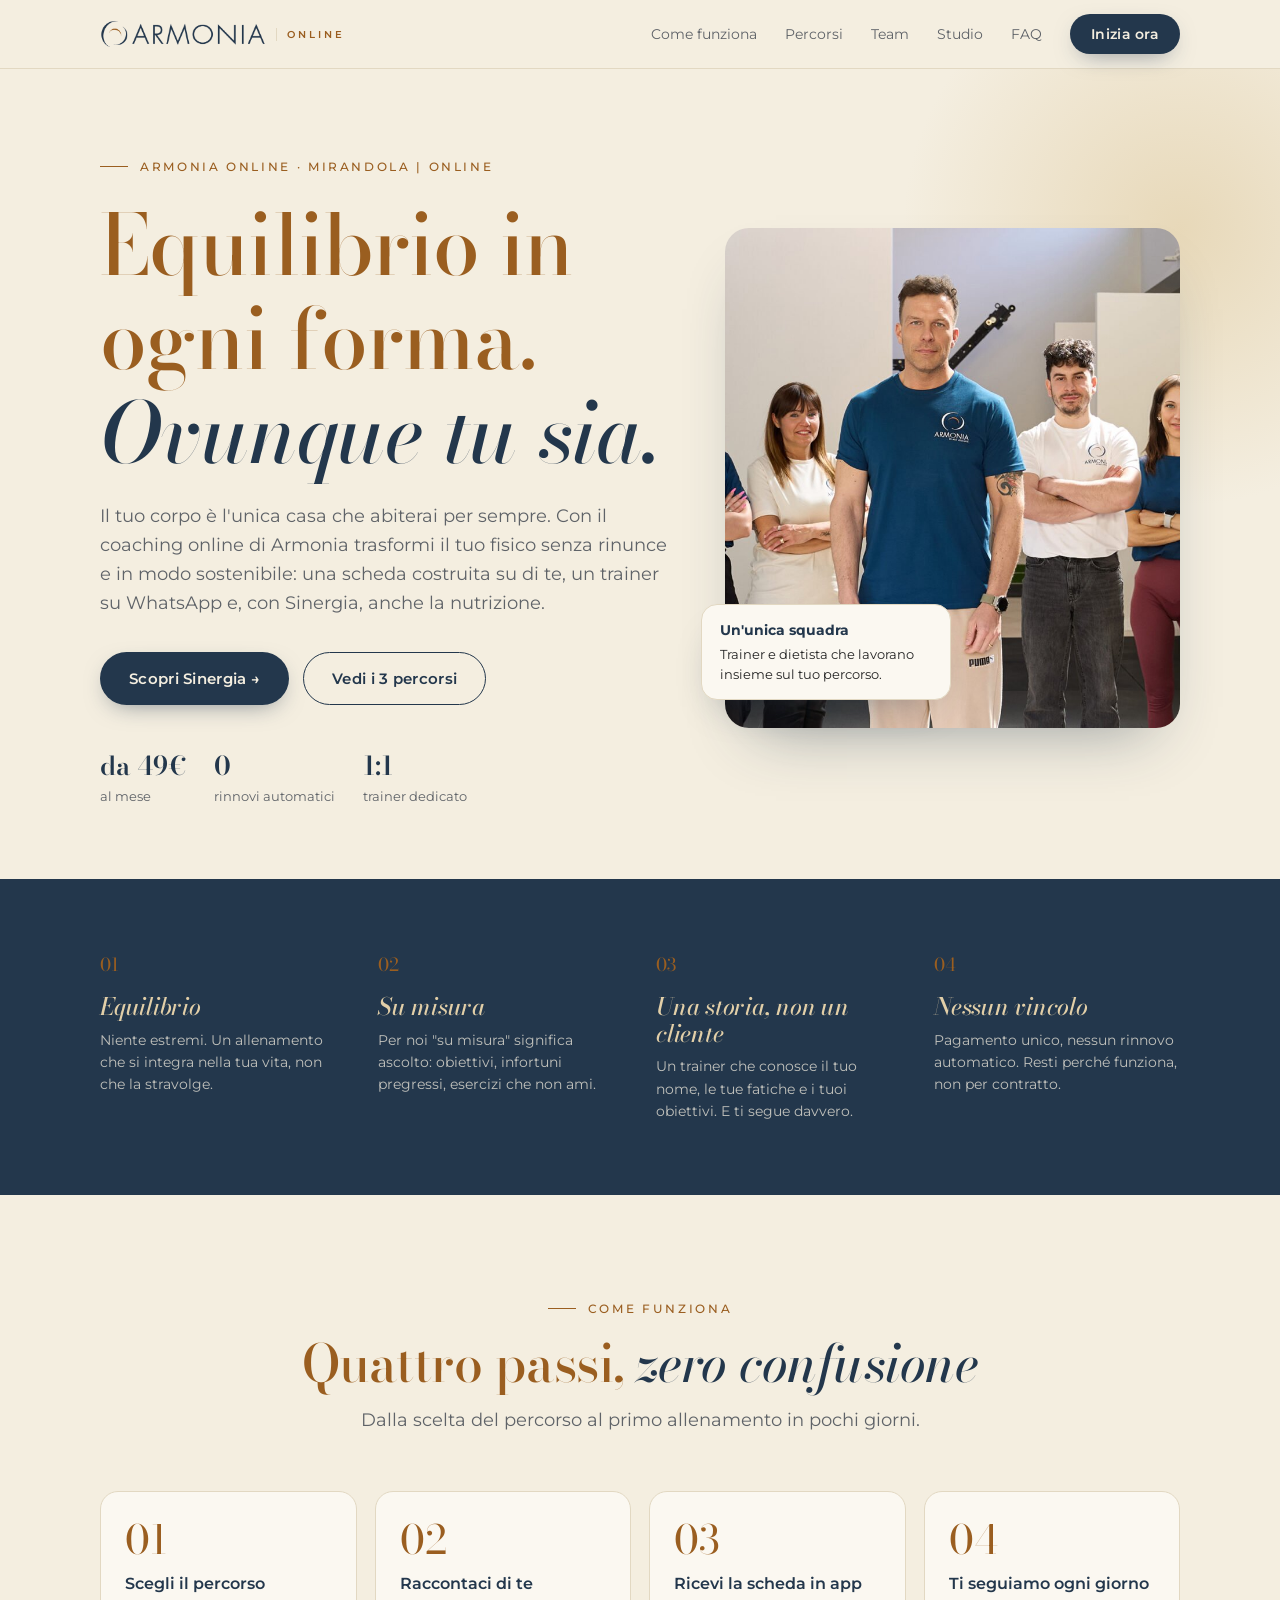
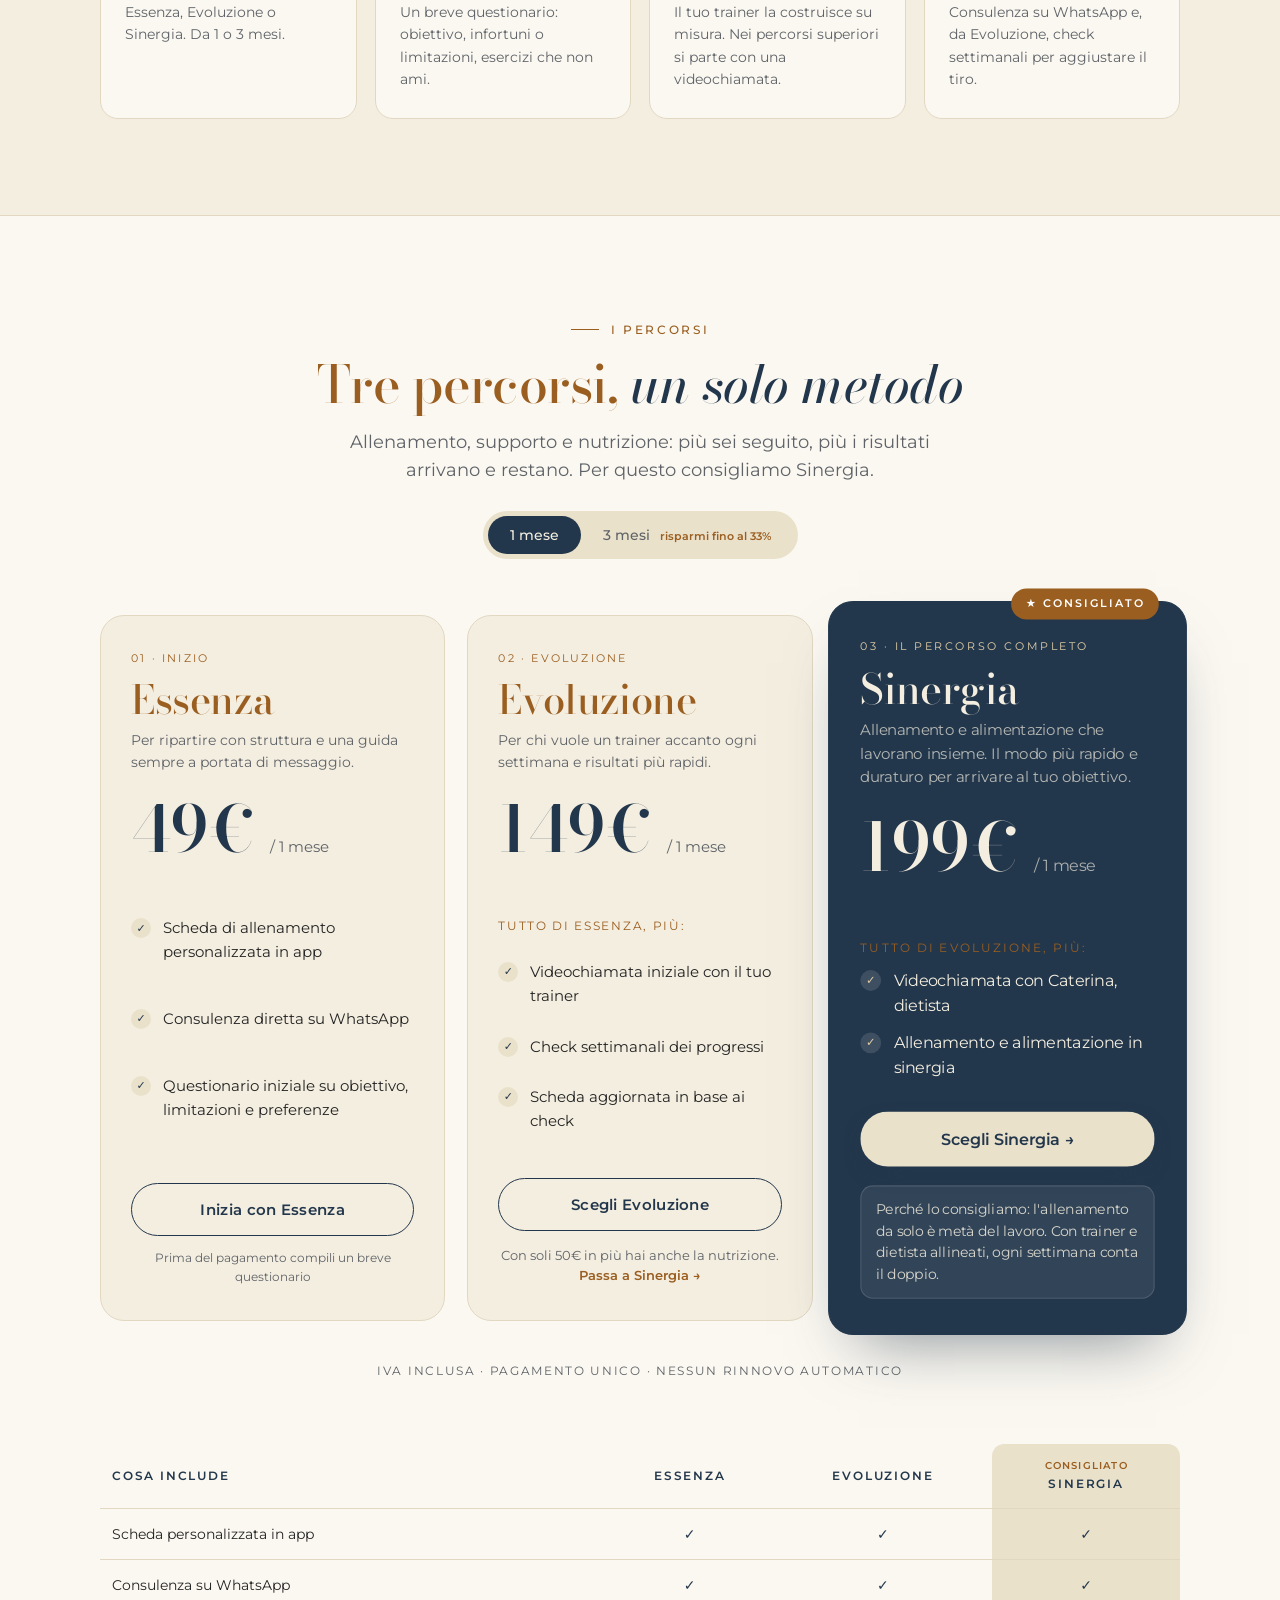
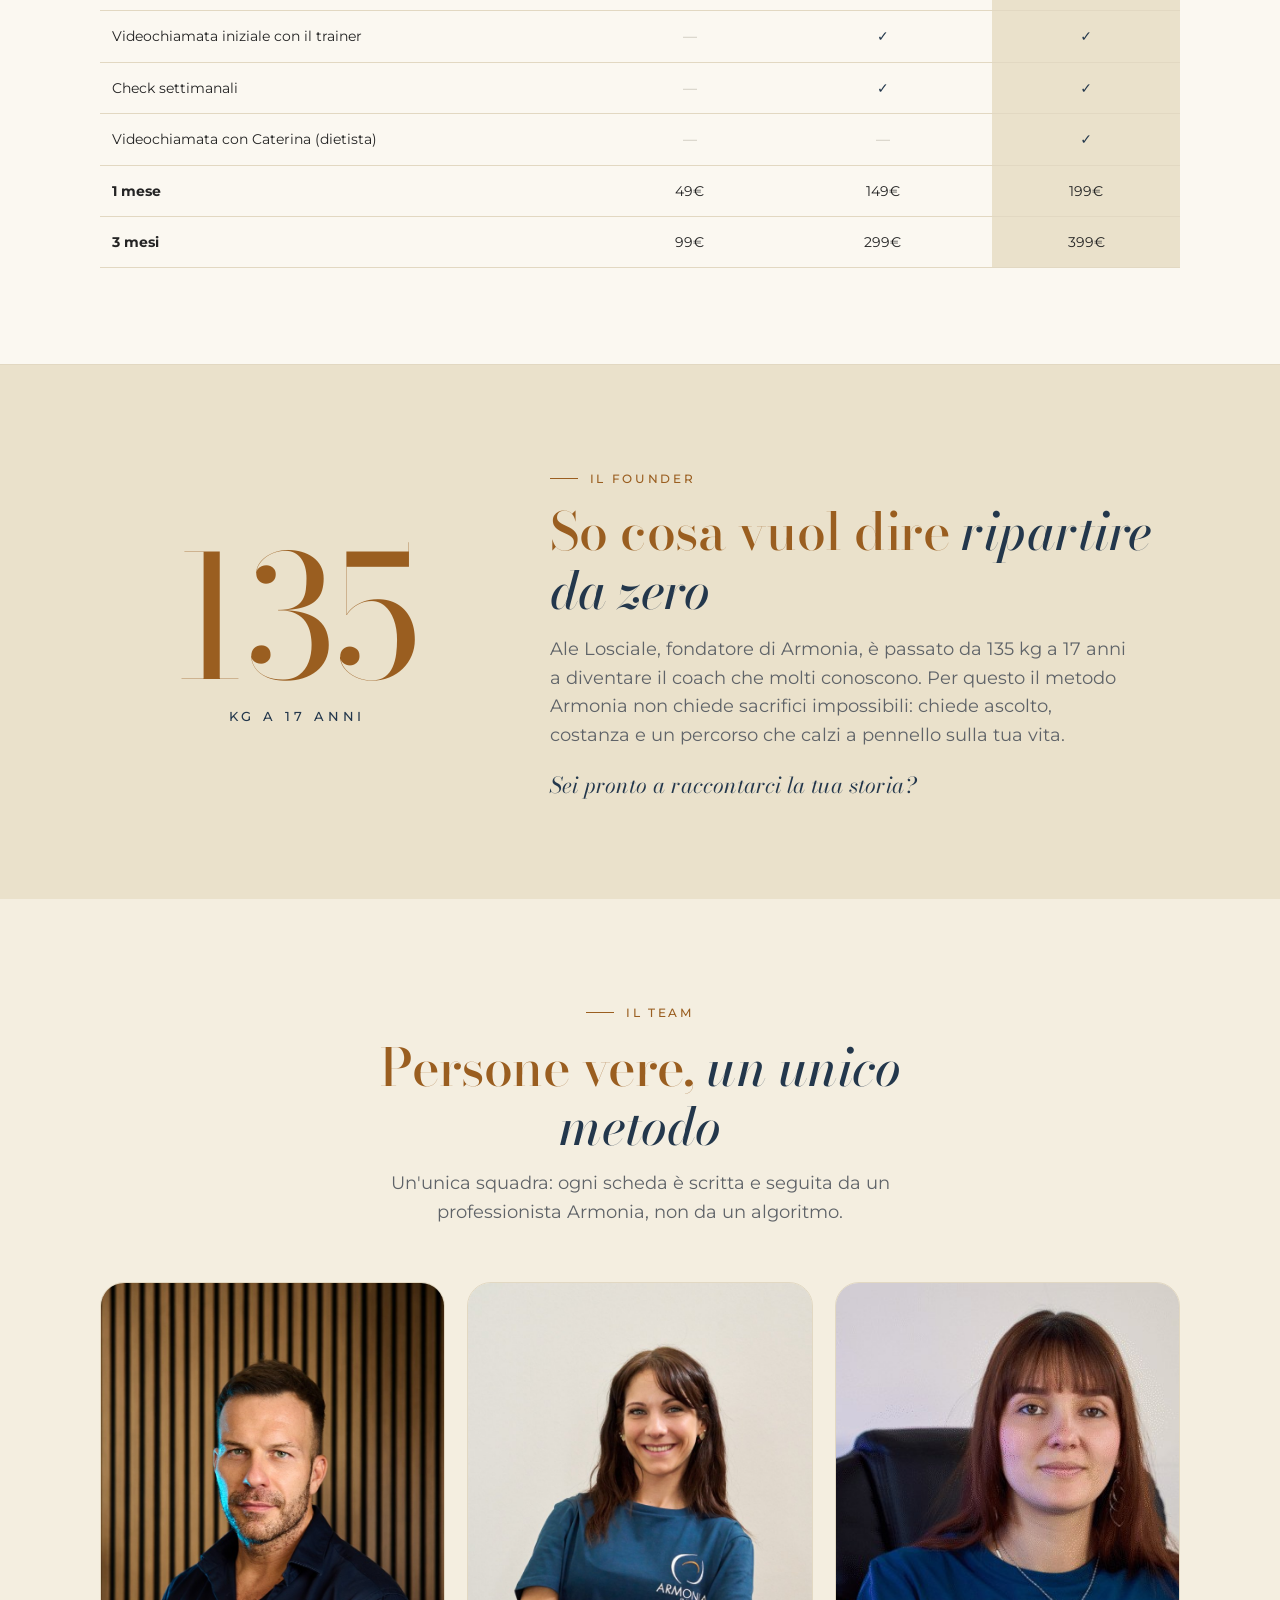
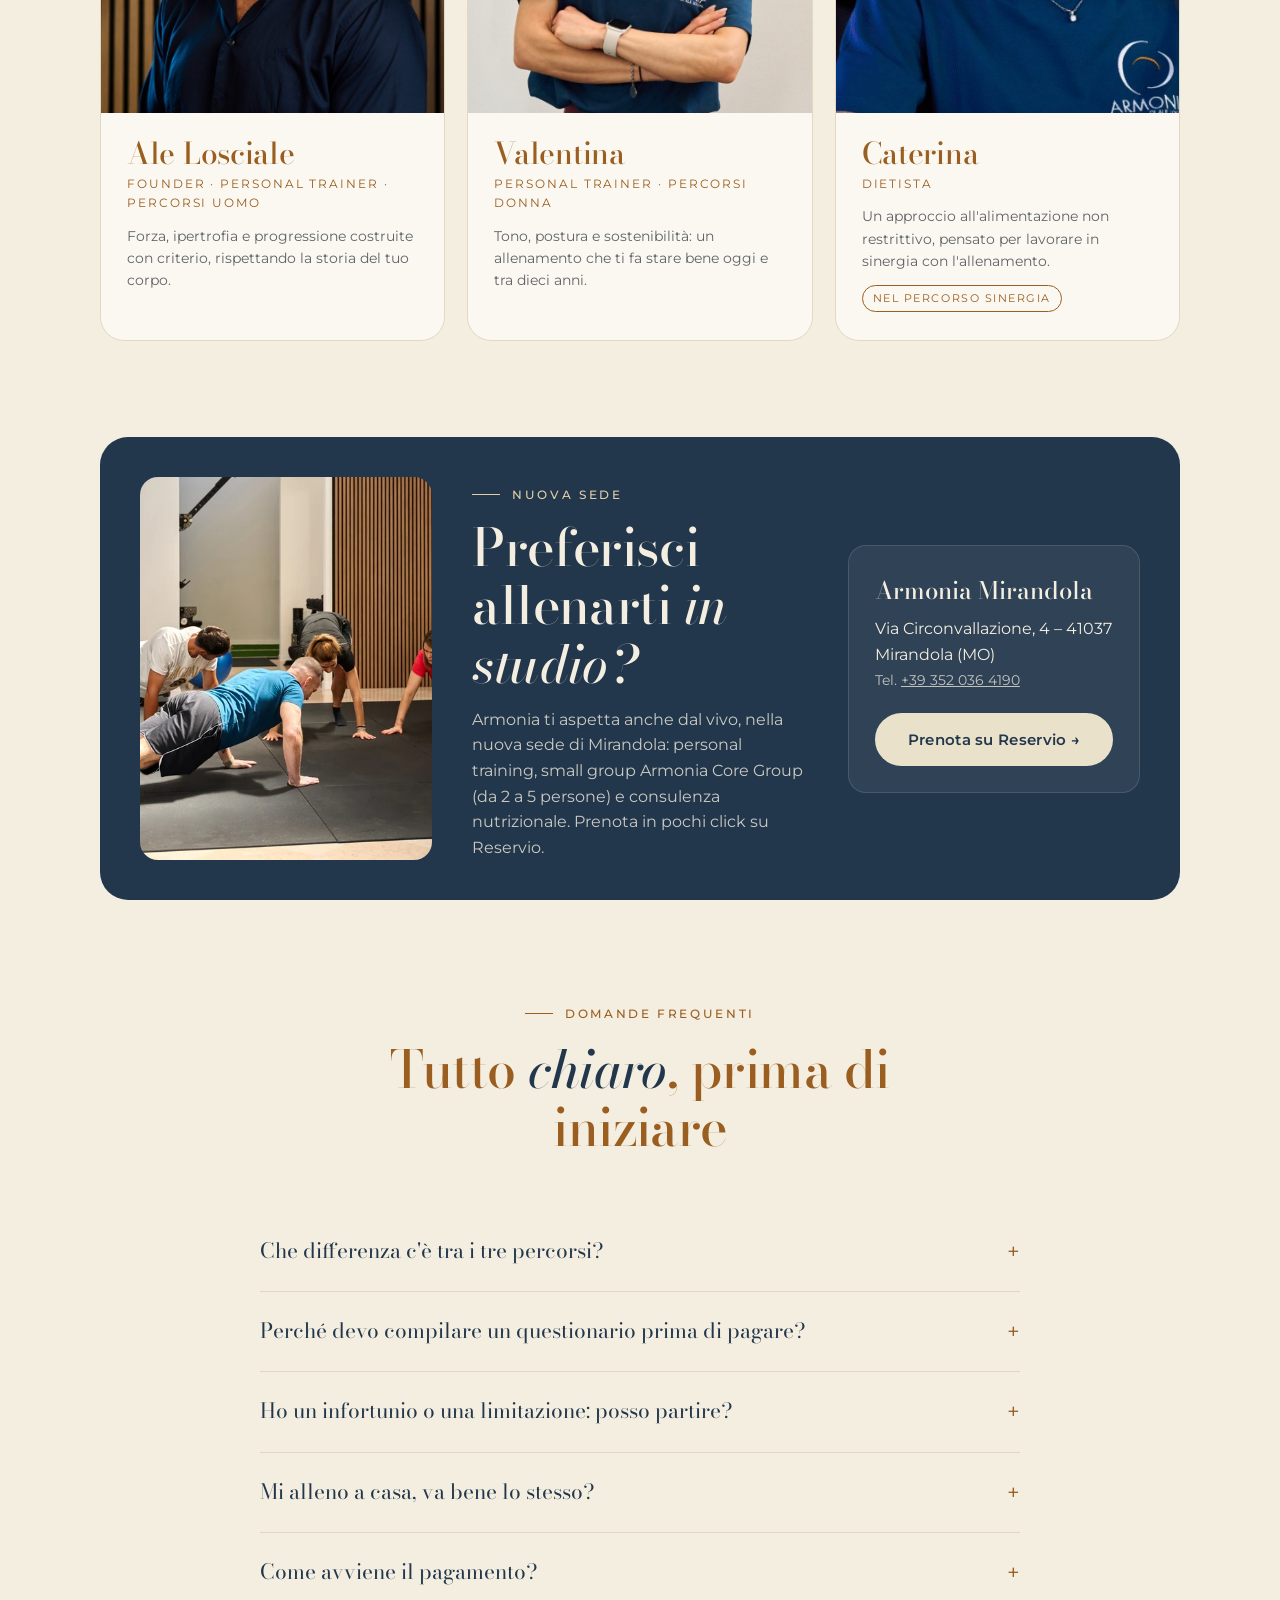
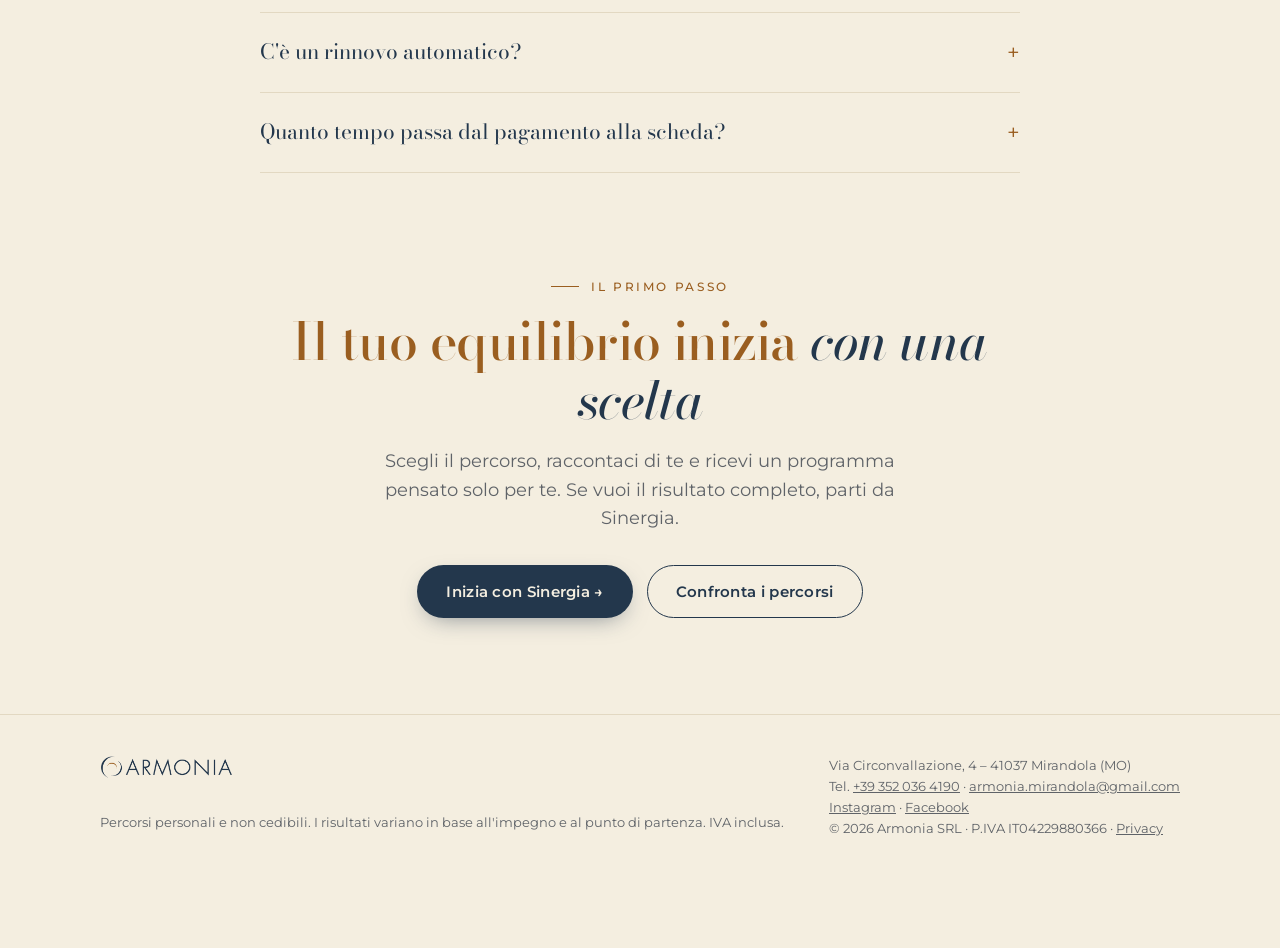
==== commit fda073ba: "Use dedicated portraits for Ale and Valentina in team cards Co-Authored-By: Claude Opus 5.5 <noreply" ====
--- a/index.html
+++ b/index.html
@@ -170,8 +170,8 @@
     /* TEAM */
     .team { display: grid; grid-template-columns: repeat(3, 1fr); gap: 22px; }
     .person { background: var(--paper); border: 1px solid var(--line); border-radius: 24px; overflow: hidden; }
-    .person .ph { aspect-ratio: 4/3; background: linear-gradient(160deg, var(--cream-2), var(--gold-soft)); display: grid; place-items: center; font-family: var(--serif); font-size: 84px; color: var(--green); font-style: italic; }
-    .person .ph img { width: 100%; height: 100%; object-fit: cover; }
+    .person .ph { position: relative; overflow: hidden; aspect-ratio: 4/5; background: linear-gradient(160deg, var(--cream-2), var(--gold-soft)); display: grid; place-items: center; font-family: var(--serif); font-size: 84px; color: var(--green); font-style: italic; }
+    .person .ph img { position: absolute; inset: 0; width: 100%; height: 100%; object-fit: cover; object-position: 50% 18%; }
     .person .body { padding: 24px 26px 28px; }
     .person h3 { font-size: 30px; }
     .person .role { font-size: 12px; letter-spacing: .16em; text-transform: uppercase; color: var(--gold); margin: 4px 0 12px; }
@@ -450,7 +450,7 @@
         </div>
       </div>
       <div class="person">
-        <div class="ph"><img src="img/caterina.jpg" alt="Caterina" style="object-position:60% 30%"></div>
+        <div class="ph"><img src="img/caterina.jpg" alt="Caterina" style="object-position:66% 50%"></div>
         <div class="body">
           <h3>Caterina</h3>
           <div class="role">Dietista</div>
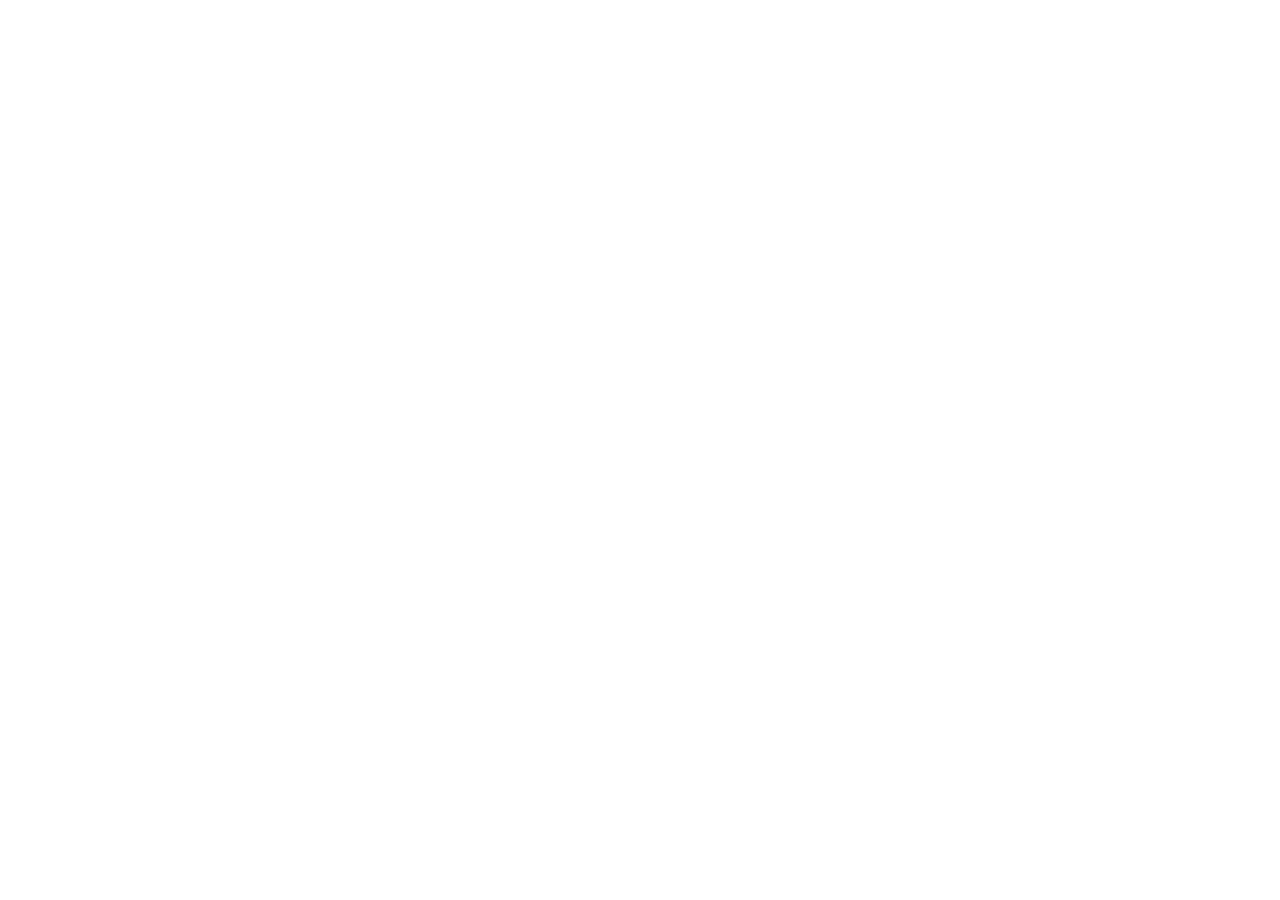
==== commit 61acff14: "Improve heading legibility, new hero photo, add privacy and cookie compliance - Replace Bodoni Moda " ====
--- a/index.html
+++ b/index.html
@@ -5,9 +5,13 @@
   <meta name="viewport" content="width=device-width, initial-scale=1">
   <title>Armonia Online — Coaching personalizzato</title>
   <meta name="description" content="Coaching online Armonia: tre percorsi personalizzati con Alessandro e Valentina. Scheda in app, consulenza WhatsApp, videochiamate e check settimanali.">
-  <link rel="preconnect" href="https://fonts.googleapis.com">
-  <link rel="preconnect" href="https://fonts.gstatic.com" crossorigin>
-  <link href="https://fonts.googleapis.com/css2?family=Bodoni+Moda:ital,opsz,wght@0,6..96,500;0,6..96,600;1,6..96,500&family=Montserrat:wght@400;500;600&display=swap" rel="stylesheet">
+  <meta http-equiv="Content-Security-Policy" content="upgrade-insecure-requests">
+  <link rel="stylesheet" href="fonts/fonts.css">
+  <!--
+    Script di tracciamento (Meta Pixel, Google Analytics...): inserirli SOLO in questa forma,
+    così partono dopo il consenso del banner cookie (vedi cookie-consent.js):
+    <script type="text/plain" data-cookie-category="marketing"> ...codice Meta Pixel... </script>
+  -->
   <style>
     :root {
       /* Palette dal sito alelosciale.it */
@@ -23,7 +27,7 @@
       --muted: #5f6368;
       --line: #e2d8c2;
       --radius: 18px;
-      --serif: "Bodoni Moda", Georgia, serif;
+      --serif: "Lora", Georgia, serif;
       --sans: "Montserrat", system-ui, -apple-system, sans-serif;
     }
     * { box-sizing: border-box; margin: 0; padding: 0; }
@@ -35,9 +39,9 @@
     .wrap { max-width: 1120px; margin: 0 auto; padding: 0 20px; }
     .eyebrow { font-size: 12px; letter-spacing: .22em; text-transform: uppercase; color: var(--gold); font-weight: 500; display: inline-flex; align-items: center; gap: 12px; }
     .eyebrow::before { content: ""; width: 28px; height: 1px; background: var(--gold); }
-    h1, h2, h3 { font-family: var(--serif); font-weight: 500; color: var(--heading); line-height: 1.12; letter-spacing: -.01em; }
+    h1, h2, h3 { font-family: var(--serif); font-weight: 500; color: var(--heading); line-height: 1.12; letter-spacing: -.005em; }
     h1 em, h2 em { color: var(--green); }
-    h1 { font-size: clamp(44px, 7vw, 84px); }
+    h1 { font-size: clamp(40px, 5.6vw, 68px); }
     h2 { font-size: clamp(34px, 4.5vw, 52px); }
     h3 { font-size: 32px; }
     em { font-style: italic; }
@@ -77,10 +81,10 @@
     .trust div { font-size: 13px; color: var(--muted); }
     .trust strong { display: block; font-family: var(--serif); font-size: 26px; color: var(--green); font-weight: 600; }
     .hero-photo { position: relative; }
-    .hero-photo img { width: 100%; aspect-ratio: 4/4.4; object-fit: cover; object-position: 50% 20%; border-radius: 24px; box-shadow: 0 30px 60px -30px rgba(35,55,76,.45); }
+    .hero-photo img { width: 100%; aspect-ratio: 4/4.6; object-fit: cover; object-position: 50% 62%; border-radius: 24px; box-shadow: 0 30px 60px -30px rgba(35,55,76,.45); }
     .hero-chip { position: absolute; left: -24px; bottom: 28px; background: var(--paper); border: 1px solid var(--line); border-radius: 16px; padding: 14px 18px; box-shadow: 0 20px 40px -20px rgba(35,55,76,.4); font-size: 13px; max-width: 250px; }
     .hero-chip b { display: block; color: var(--green); font-size: 14px; margin-bottom: 2px; }
-    @media (max-width: 900px) { .hero-chip { left: 12px; } .hero-photo img { aspect-ratio: 16/11; } }
+    @media (max-width: 900px) { .hero-chip { position: static; max-width: none; margin-top: 12px; } .hero-photo img { aspect-ratio: 4/3.6; object-position: 50% 52%; } }
     .tick { width: 20px; height: 20px; flex: none; border-radius: 50%; background: var(--cream-2); color: var(--green); display: grid; place-items: center; font-size: 11px; }
     @media (max-width: 900px) { .hero-grid { grid-template-columns: 1fr; } .hero { padding-top: 48px; } }
 
@@ -208,6 +212,7 @@
 
     footer { border-top: 1px solid var(--line); padding: 40px 0 110px; font-size: 13px; color: var(--muted); }
     footer .wrap { display: flex; justify-content: space-between; gap: 24px; flex-wrap: wrap; }
+    footer .legal { margin-top: 24px; padding-top: 20px; border-top: 1px solid var(--line); font-size: 12px; }
 
     /* STICKY MOBILE CTA */
     .sticky-cta { position: fixed; left: 12px; right: 12px; bottom: 12px; z-index: 30; display: none; }
@@ -244,7 +249,8 @@
     .chips span { display: inline-block; padding: 9px 14px; border: 1px solid var(--line); border-radius: 999px; font-size: 14px; font-weight: 500; color: var(--ink); cursor: pointer; background: #fff; }
     .chips input:checked + span { background: var(--green); color: var(--cream); border-color: var(--green); }
     .chips input:focus-visible + span { outline: 2px solid var(--gold); }
-    .check { display: flex; gap: 10px; font-size: 13px; color: var(--muted); align-items: flex-start; margin: 6px 0 20px; }
+    .consents { margin: 6px 0 20px; display: grid; gap: 10px; }
+    .check { display: flex; gap: 10px; font-size: 13px; color: var(--muted); align-items: flex-start; }
     .check input { margin-top: 3px; accent-color: var(--green); }
     .essenza-box { background: var(--cream); border-left: 3px solid var(--gold); border-radius: 0 12px 12px 0; padding: 14px 16px; margin-bottom: 20px; font-size: 13px; color: var(--ink); }
     .err { color: #a3412f; font-size: 13px; margin-bottom: 12px; display: none; }
@@ -294,7 +300,7 @@
       </div>
     </div>
     <div class="hero-photo">
-      <img src="img/team-armonia.jpg" alt="Il team di Armonia Mirandola">
+      <img src="img/team-hero.jpg" alt="Valentina, Caterina e Ale del team Armonia Mirandola">
       <div class="hero-chip"><b>Un'unica squadra</b>Trainer e dietista che lavorano insieme sul tuo percorso.</div>
     </div>
   </div>
@@ -513,7 +519,11 @@
 <footer>
   <div class="wrap">
     <div><img src="img/logo-armonia.png" alt="Armonia" style="height:24px;margin-bottom:12px"><br>Percorsi personali e non cedibili. I risultati variano in base all'impegno e al punto di partenza. IVA inclusa.</div>
-    <div>Via Circonvallazione, 4 – 41037 Mirandola (MO)<br>Tel. <a href="tel:+393520364190">+39 352 036 4190</a> · <a href="mailto:armonia.mirandola@gmail.com">armonia.mirandola@gmail.com</a><br><a href="https://www.instagram.com/armonia.mirandola/" target="_blank" rel="noopener">Instagram</a> · <a href="https://www.facebook.com/waytoeducazioneecostruzionecorporea" target="_blank" rel="noopener">Facebook</a><br>© <span id="y"></span> Armonia SRL · P.IVA IT04229880366 · <a href="#" data-cfg-href="privacyUrl">Privacy</a></div>
+    <div>Via Circonvallazione, 4 – 41037 Mirandola (MO)<br>Tel. <a href="tel:+393520364190">+39 352 036 4190</a> · <a href="mailto:armonia.mirandola@gmail.com">armonia.mirandola@gmail.com</a><br><a href="https://www.instagram.com/armonia.mirandola/" target="_blank" rel="noopener">Instagram</a> · <a href="https://www.facebook.com/waytoeducazioneecostruzionecorporea" target="_blank" rel="noopener">Facebook</a><br></div>
+  </div>
+  <div class="wrap legal">
+    <div><b>Armonia S.r.l.</b> · Sede legale: Via Circonvallazione, 4 – 41037 Mirandola (MO) · P.IVA e C.F. IT04229880366<!-- TODO: completare con n. REA, capitale sociale i.v. e PEC (art. 2250 c.c.) --> · © <span id="y"></span></div>
+    <div><a href="privacy.html">Privacy Policy</a> · <a href="cookie.html">Cookie Policy</a> · <a href="#" data-cookie-prefs>Preferenze cookie</a></div>
   </div>
 </footer>
 
@@ -572,7 +582,12 @@
       <input type="hidden" name="codice" id="h-code">
       <input type="text" name="sito_web" tabindex="-1" autocomplete="off" aria-hidden="true" style="position:absolute;left:-9999px">
 
-      <label class="check"><input type="checkbox" name="privacy" required> <span>Acconsento al trattamento dei dati, anche relativi alla salute, per la preparazione del mio programma (<a href="#" data-cfg-href="privacyUrl">privacy</a>). *</span></label>
+      <div class="consents">
+        <label class="check"><input type="checkbox" name="privacy" value="si" required> <span>Ho letto l'<a href="privacy.html" target="_blank" rel="noopener">informativa privacy</a> e dichiaro di essere maggiorenne. *</span></label>
+        <label class="check"><input type="checkbox" name="consenso_salute" value="si" required> <span>Acconsento al trattamento dei dati relativi alla mia salute (infortuni, limitazioni) per la preparazione del programma, ai sensi dell'art. 9 GDPR. *</span></label>
+        <label class="check"><input type="checkbox" name="consenso_marketing" value="si"> <span>Facoltativo: acconsento a ricevere newsletter e comunicazioni promozionali di Armonia via email e WhatsApp. Posso revocare il consenso in qualsiasi momento.</span></label>
+      </div>
+      <input type="hidden" name="versione_privacy" value="2026-10">
 
       <p class="err" id="err">Compila tutti i campi obbligatori.</p>
       <button class="btn btn-primary" type="submit" style="width:100%" id="submit-btn">Invia e prosegui →</button>
@@ -601,6 +616,11 @@
   </div>
 </div>
 
+<script>
+// Forza HTTPS (il certificato SSL va comunque attivato sull'hosting)
+if (location.protocol === "http:" && !/^(localhost|127\.0\.0\.1)$/.test(location.hostname)) location.replace("https://" + location.host + location.pathname + location.search + location.hash);
+</script>
+<script src="cookie-consent.js" defer></script>
 <script>
 /* =========================================================
    CONFIGURAZIONE — sostituire i valori segnaposto
@@ -620,7 +640,7 @@
   },
   studioAddress: "Via Circonvallazione, 4 – 41037 Mirandola (MO)",
   whatsappUrl: "https://wa.me/393520364190",
-  privacyUrl: "https://alelosciale.it/privacy-policy/"
+  privacyUrl: "privacy.html"
 };
 
 const PLANS = {
--- a/fonts/fonts.css
+++ b/fonts/fonts.css
@@ -0,0 +1,97 @@
+/* Font ospitati localmente (Lora, Montserrat — SIL Open Font License). Nessuna richiesta a Google. */
+@font-face {
+  font-family: 'Lora';
+  font-style: italic;
+  font-weight: 500;
+  font-display: swap;
+  src: url(lora-italic-latin-ext.woff2) format('woff2');
+  unicode-range: U+0100-02BA, U+02BD-02C5, U+02C7-02CC, U+02CE-02D7, U+02DD-02FF, U+0304, U+0308, U+0329, U+1D00-1DBF, U+1E00-1E9F, U+1EF2-1EFF, U+2020, U+20A0-20AB, U+20AD-20C0, U+2113, U+2C60-2C7F, U+A720-A7FF;
+}
+@font-face {
+  font-family: 'Lora';
+  font-style: italic;
+  font-weight: 500;
+  font-display: swap;
+  src: url(lora-italic-latin.woff2) format('woff2');
+  unicode-range: U+0000-00FF, U+0131, U+0152-0153, U+02BB-02BC, U+02C6, U+02DA, U+02DC, U+0304, U+0308, U+0329, U+2000-206F, U+20AC, U+2122, U+2191, U+2193, U+2212, U+2215, U+FEFF, U+FFFD;
+}
+@font-face {
+  font-family: 'Lora';
+  font-style: normal;
+  font-weight: 500;
+  font-display: swap;
+  src: url(lora-normal-latin-ext.woff2) format('woff2');
+  unicode-range: U+0100-02BA, U+02BD-02C5, U+02C7-02CC, U+02CE-02D7, U+02DD-02FF, U+0304, U+0308, U+0329, U+1D00-1DBF, U+1E00-1E9F, U+1EF2-1EFF, U+2020, U+20A0-20AB, U+20AD-20C0, U+2113, U+2C60-2C7F, U+A720-A7FF;
+}
+@font-face {
+  font-family: 'Lora';
+  font-style: normal;
+  font-weight: 500;
+  font-display: swap;
+  src: url(lora-normal-latin.woff2) format('woff2');
+  unicode-range: U+0000-00FF, U+0131, U+0152-0153, U+02BB-02BC, U+02C6, U+02DA, U+02DC, U+0304, U+0308, U+0329, U+2000-206F, U+20AC, U+2122, U+2191, U+2193, U+2212, U+2215, U+FEFF, U+FFFD;
+}
+@font-face {
+  font-family: 'Lora';
+  font-style: normal;
+  font-weight: 600;
+  font-display: swap;
+  src: url(lora-normal-latin-ext.woff2) format('woff2');
+  unicode-range: U+0100-02BA, U+02BD-02C5, U+02C7-02CC, U+02CE-02D7, U+02DD-02FF, U+0304, U+0308, U+0329, U+1D00-1DBF, U+1E00-1E9F, U+1EF2-1EFF, U+2020, U+20A0-20AB, U+20AD-20C0, U+2113, U+2C60-2C7F, U+A720-A7FF;
+}
+@font-face {
+  font-family: 'Lora';
+  font-style: normal;
+  font-weight: 600;
+  font-display: swap;
+  src: url(lora-normal-latin.woff2) format('woff2');
+  unicode-range: U+0000-00FF, U+0131, U+0152-0153, U+02BB-02BC, U+02C6, U+02DA, U+02DC, U+0304, U+0308, U+0329, U+2000-206F, U+20AC, U+2122, U+2191, U+2193, U+2212, U+2215, U+FEFF, U+FFFD;
+}
+@font-face {
+  font-family: 'Montserrat';
+  font-style: normal;
+  font-weight: 400;
+  font-display: swap;
+  src: url(montserrat-normal-latin-ext.woff2) format('woff2');
+  unicode-range: U+0100-02BA, U+02BD-02C5, U+02C7-02CC, U+02CE-02D7, U+02DD-02FF, U+0304, U+0308, U+0329, U+1D00-1DBF, U+1E00-1E9F, U+1EF2-1EFF, U+2020, U+20A0-20AB, U+20AD-20C0, U+2113, U+2C60-2C7F, U+A720-A7FF;
+}
+@font-face {
+  font-family: 'Montserrat';
+  font-style: normal;
+  font-weight: 400;
+  font-display: swap;
+  src: url(montserrat-normal-latin.woff2) format('woff2');
+  unicode-range: U+0000-00FF, U+0131, U+0152-0153, U+02BB-02BC, U+02C6, U+02DA, U+02DC, U+0304, U+0308, U+0329, U+2000-206F, U+20AC, U+2122, U+2191, U+2193, U+2212, U+2215, U+FEFF, U+FFFD;
+}
+@font-face {
+  font-family: 'Montserrat';
+  font-style: normal;
+  font-weight: 500;
+  font-display: swap;
+  src: url(montserrat-normal-latin-ext.woff2) format('woff2');
+  unicode-range: U+0100-02BA, U+02BD-02C5, U+02C7-02CC, U+02CE-02D7, U+02DD-02FF, U+0304, U+0308, U+0329, U+1D00-1DBF, U+1E00-1E9F, U+1EF2-1EFF, U+2020, U+20A0-20AB, U+20AD-20C0, U+2113, U+2C60-2C7F, U+A720-A7FF;
+}
+@font-face {
+  font-family: 'Montserrat';
+  font-style: normal;
+  font-weight: 500;
+  font-display: swap;
+  src: url(montserrat-normal-latin.woff2) format('woff2');
+  unicode-range: U+0000-00FF, U+0131, U+0152-0153, U+02BB-02BC, U+02C6, U+02DA, U+02DC, U+0304, U+0308, U+0329, U+2000-206F, U+20AC, U+2122, U+2191, U+2193, U+2212, U+2215, U+FEFF, U+FFFD;
+}
+@font-face {
+  font-family: 'Montserrat';
+  font-style: normal;
+  font-weight: 600;
+  font-display: swap;
+  src: url(montserrat-normal-latin-ext.woff2) format('woff2');
+  unicode-range: U+0100-02BA, U+02BD-02C5, U+02C7-02CC, U+02CE-02D7, U+02DD-02FF, U+0304, U+0308, U+0329, U+1D00-1DBF, U+1E00-1E9F, U+1EF2-1EFF, U+2020, U+20A0-20AB, U+20AD-20C0, U+2113, U+2C60-2C7F, U+A720-A7FF;
+}
+@font-face {
+  font-family: 'Montserrat';
+  font-style: normal;
+  font-weight: 600;
+  font-display: swap;
+  src: url(montserrat-normal-latin.woff2) format('woff2');
+  unicode-range: U+0000-00FF, U+0131, U+0152-0153, U+02BB-02BC, U+02C6, U+02DA, U+02DC, U+0304, U+0308, U+0329, U+2000-206F, U+20AC, U+2122, U+2191, U+2193, U+2212, U+2215, U+FEFF, U+FFFD;
+}
